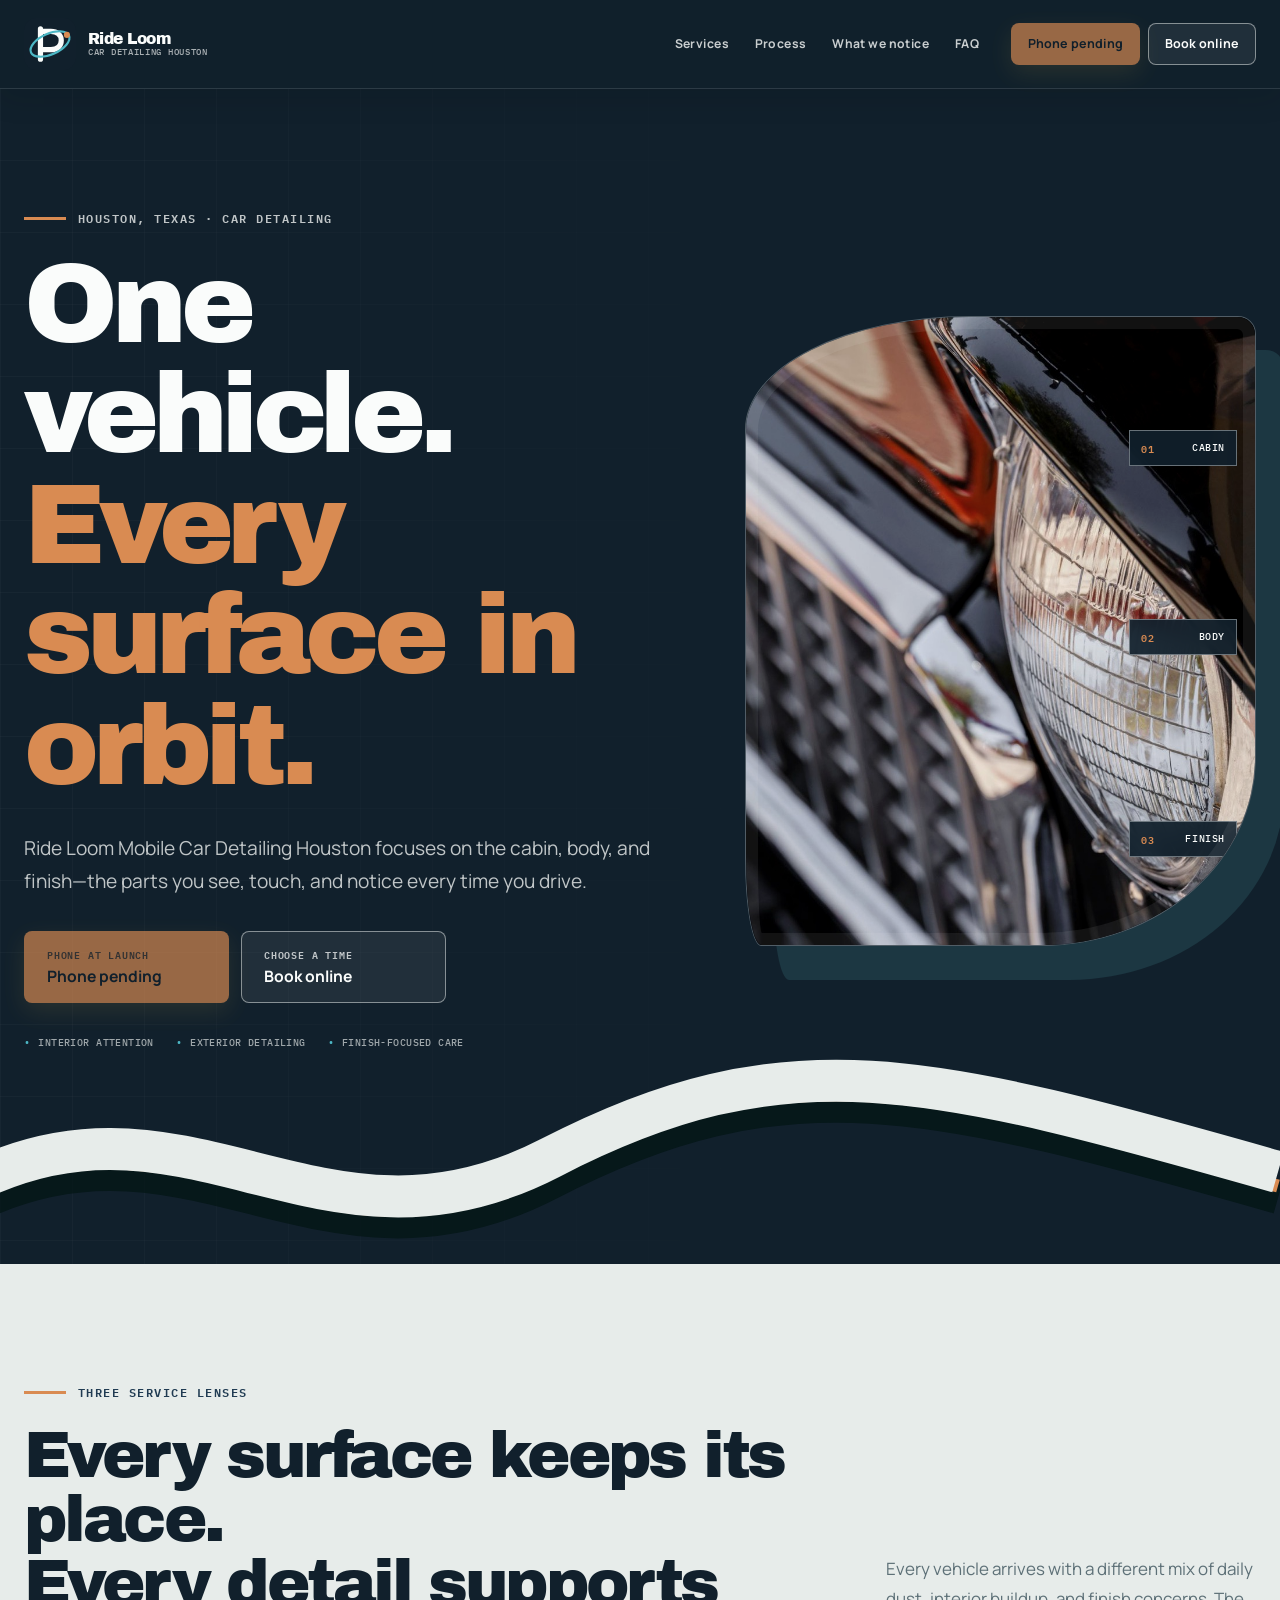
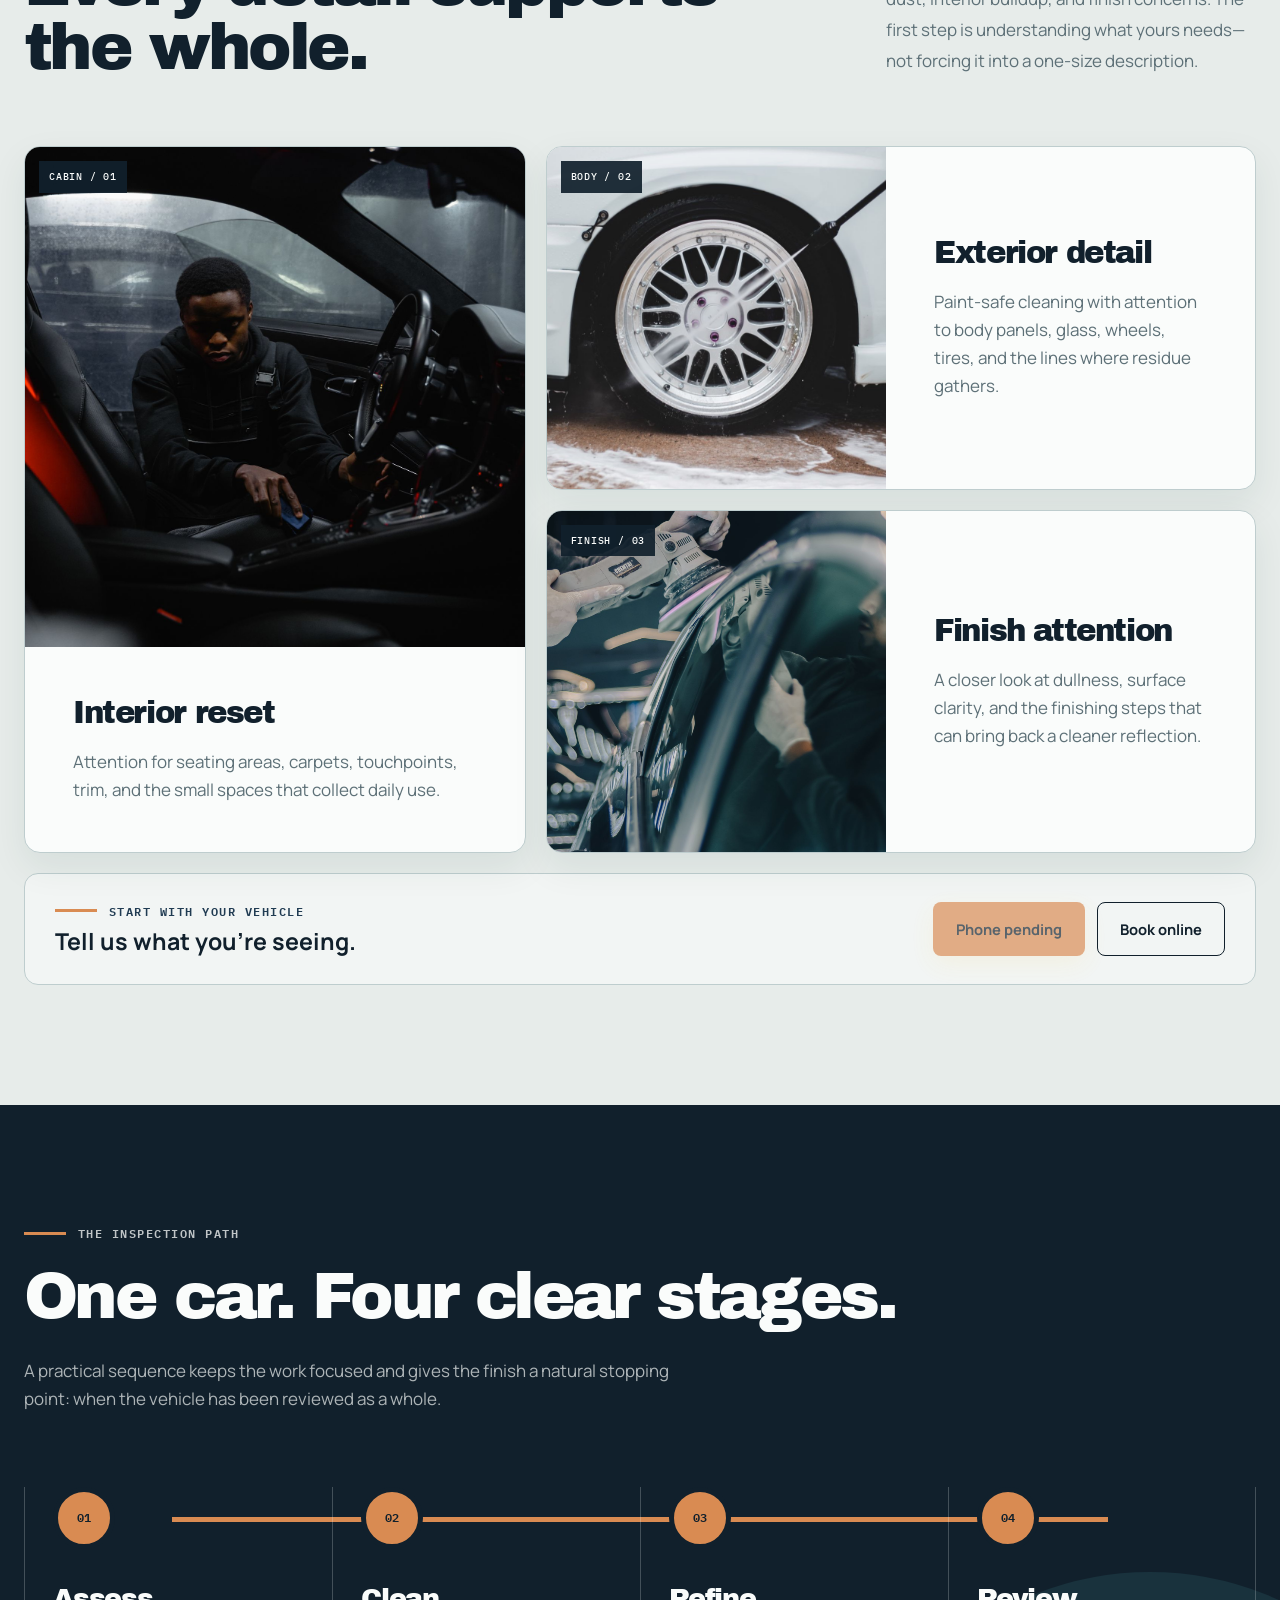
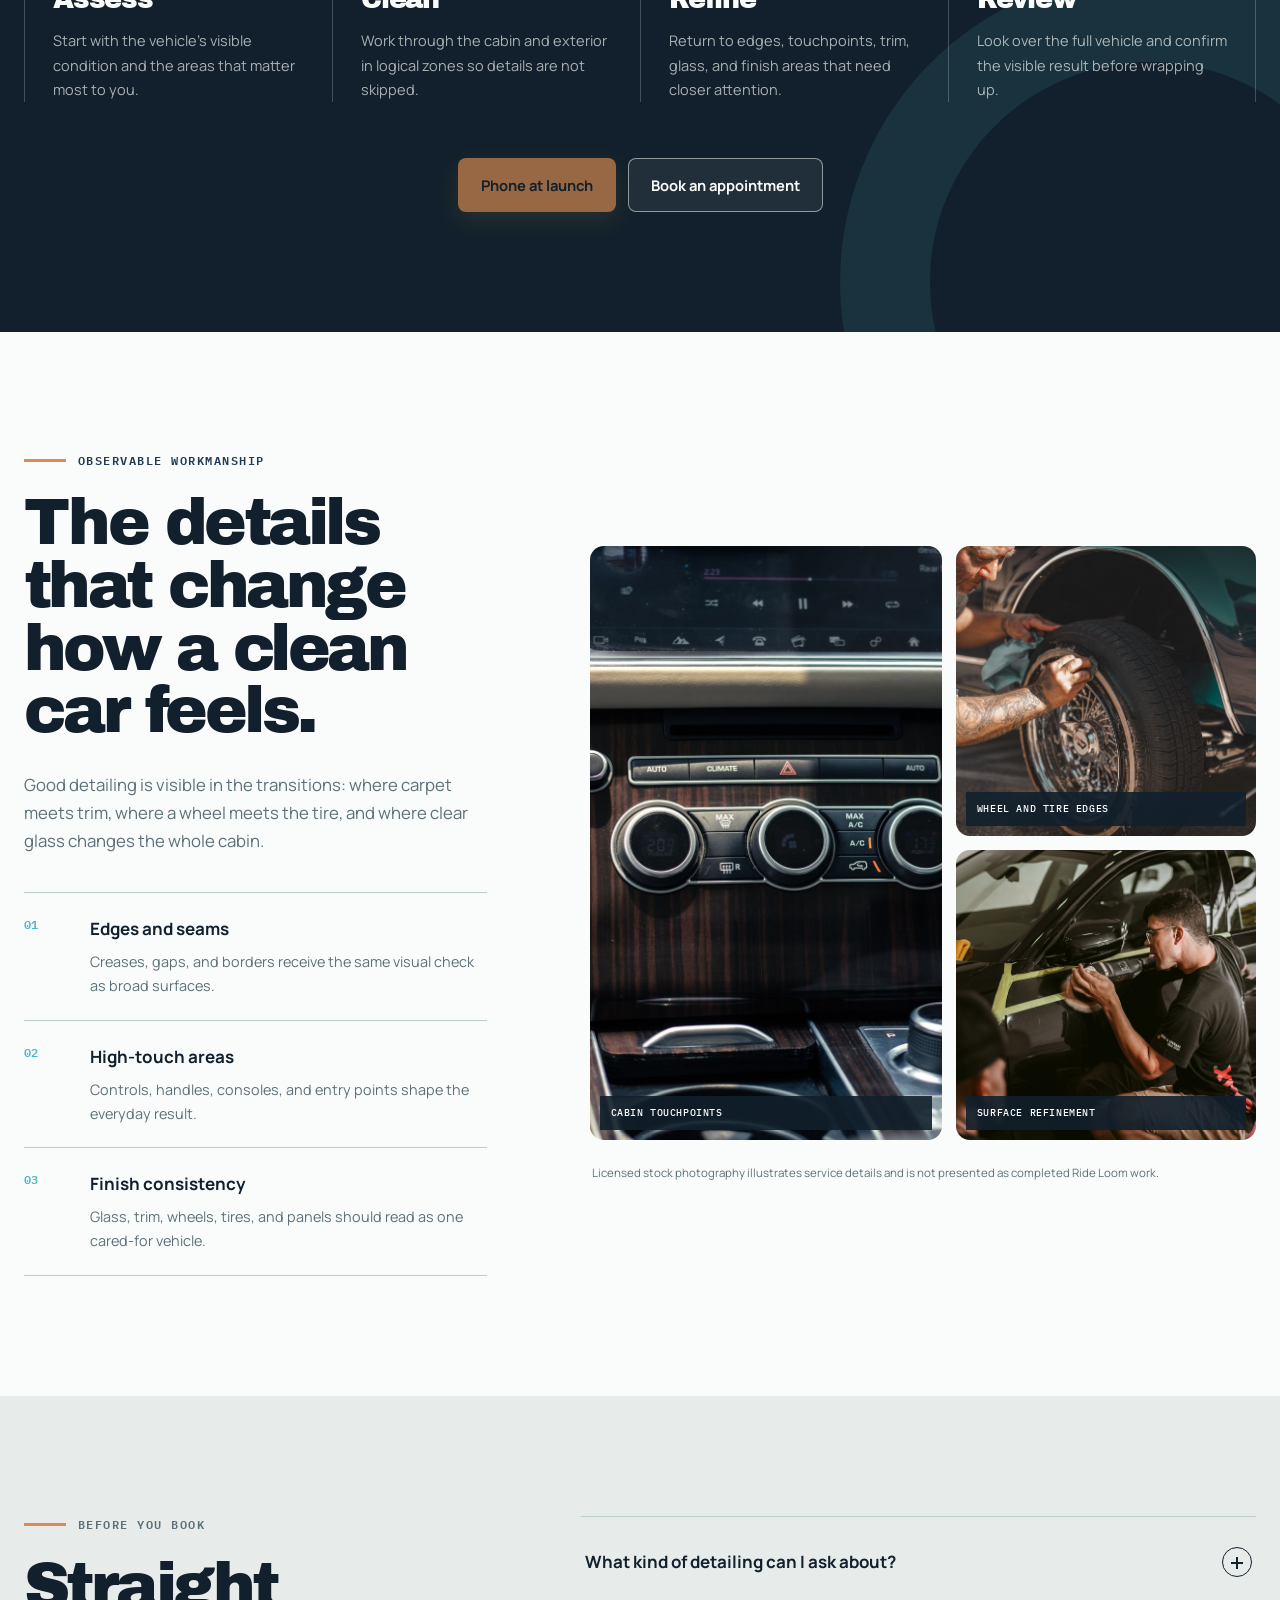
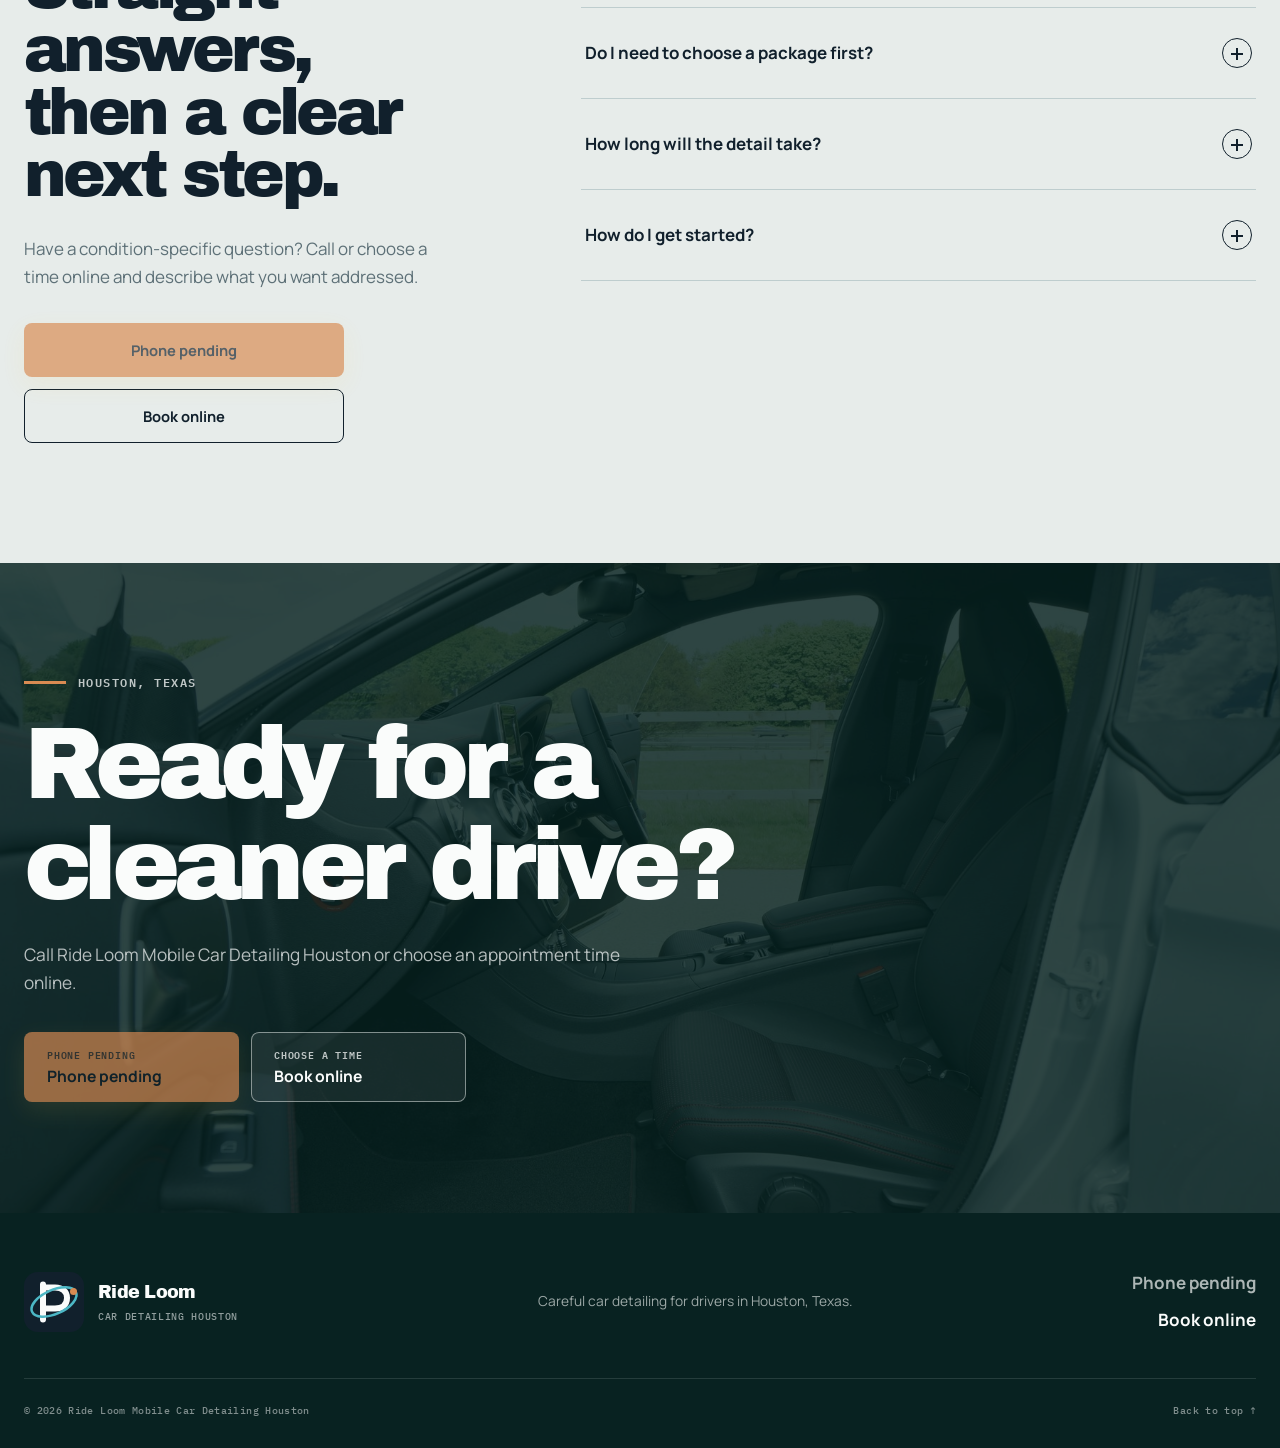
==== index.html @ 3a78cd41 "feat: launch Ride Loom website" ====
<!doctype html>
<html lang="en">
  <head>
    <meta charset="utf-8">
    <meta name="viewport" content="width=device-width, initial-scale=1">
    <title>Ride Loom Mobile Car Detailing Houston | Call or Book</title>
    <meta name="description" content="Ride Loom Mobile Car Detailing Houston offers careful interior, exterior, and finish-focused car detailing in Houston, Texas. Call or book online.">
    <meta name="theme-color" content="#11202c">
    <meta name="robots" content="index,follow,max-image-preview:large">
    <link rel="canonical" href="https://rideloom.shop/">
    <link rel="icon" href="assets/favicon.svg" type="image/svg+xml">
    <link rel="preload" href="assets/fonts/archivo-black.ttf" as="font" type="font/ttf" crossorigin>
    <link rel="preload" href="assets/hero-foam-car.jpg" as="image">
    <link rel="stylesheet" href="styles.css">
    <meta property="og:type" content="website">
    <meta property="og:title" content="Ride Loom Mobile Car Detailing Houston">
    <meta property="og:description" content="Careful car detailing for the cabin, body, and finish. Call or book online in Houston, Texas.">
    <meta property="og:url" content="https://rideloom.shop/">
    <meta property="og:image" content="https://rideloom.shop/assets/hero-foam-car.jpg">
    <meta property="og:locale" content="en_US">
    <meta name="twitter:card" content="summary_large_image">
    <script type="application/ld+json">
      {
        "@context": "https://schema.org",
        "@type": "LocalBusiness",
        "name": "Ride Loom Mobile Car Detailing Houston",
        "url": "https://rideloom.shop/",
        "description": "Careful interior, exterior, and finish-focused car detailing for drivers in Houston, Texas.",
        "areaServed": {
          "@type": "City",
          "name": "Houston, Texas"
        },
        "knowsAbout": [
          "Car detailing",
          "Interior car detailing",
          "Exterior car detailing",
          "Vehicle finish care"
        ]
      }
    </script>
  </head>
  <body>
    <a class="skip-link" href="#main-content">Skip to content</a>

    <header class="site-header" data-header>
      <div class="header-inner shell">
        <a class="brand" href="#top" aria-label="Ride Loom home">
          <img src="assets/logo.svg" width="56" height="56" alt="">
          <span class="brand-copy">
            <strong>Ride Loom</strong>
            <small>Car Detailing Houston</small>
          </span>
        </a>

        <button class="menu-toggle" type="button" aria-expanded="false" aria-controls="site-nav">
          <span class="menu-toggle-label">Menu</span>
          <span class="menu-icon" aria-hidden="true"><i></i><i></i></span>
        </button>

        <nav class="site-nav" id="site-nav" aria-label="Main navigation">
          <div class="nav-links">
            <a href="#services">Services</a>
            <a href="#process">Process</a>
            <a href="#details">What we notice</a>
            <a href="#questions">FAQ</a>
          </div>
          <div class="nav-actions">
            <a class="button button-call button-small" href="#contact" aria-disabled="true" aria-label="Call Ride Loom at Phone pending">Phone pending</a>
            <a class="button button-book button-small" href="https://cal.com/sumitdatta/auto-detail-service">Book online</a>
          </div>
        </nav>
      </div>
    </header>

    <main id="main-content">
      <section class="hero" id="top">
        <div class="hero-grid shell">
          <div class="hero-copy">
            <p class="eyebrow light"><span></span> Houston, Texas · Car detailing</p>
            <h1>One vehicle. <em>Every surface in orbit.</em></h1>
            <p class="hero-lede">Ride Loom Mobile Car Detailing Houston focuses on the cabin, body, and finish—the parts you see, touch, and notice every time you drive.</p>
            <div class="action-pair hero-actions">
              <a class="button button-call" href="#contact" aria-disabled="true">
                <span>Phone at launch</span>
                <strong>Phone pending</strong>
              </a>
              <a class="button button-book" href="https://cal.com/sumitdatta/auto-detail-service">
                <span>Choose a time</span>
                <strong>Book online</strong>
              </a>
            </div>
            <div class="hero-notes" aria-label="Service highlights">
              <span>Interior attention</span>
              <span>Exterior detailing</span>
              <span>Finish-focused care</span>
            </div>
          </div>

          <div class="hero-visual" aria-label="Polished vehicle finish under focused light">
            <img src="assets/hero-foam-car.jpg" width="2200" height="3300" alt="A polished vehicle panel reflecting focused light">
            <div class="visual-label label-top"><b>01</b><span>Cabin</span></div>
            <div class="visual-label label-mid"><b>02</b><span>Body</span></div>
            <div class="visual-label label-bottom"><b>03</b><span>Finish</span></div>
          </div>
        </div>

        <svg class="waterline" viewBox="0 0 1600 220" preserveAspectRatio="none" aria-hidden="true">
          <path class="waterline-shadow" d="M-30 152 C260 18 425 238 720 116 S1190 30 1630 130"></path>
          <path class="waterline-sun" d="M-30 140 C260 6 425 226 720 104 S1190 18 1630 118"></path>
          <path class="waterline-glint" d="M-30 126 C260 -8 425 212 720 90 S1190 4 1630 104"></path>
        </svg>
      </section>

      <section class="services section" id="services">
        <div class="shell">
          <div class="section-heading split-heading">
            <div>
              <p class="eyebrow"><span></span> Three service lenses</p>
              <h2>Every surface keeps its place.<br>Every detail supports the whole.</h2>
            </div>
            <p>Every vehicle arrives with a different mix of daily dust, interior buildup, and finish concerns. The first step is understanding what yours needs—not forcing it into a one-size description.</p>
          </div>

          <div class="service-grid">
            <article class="service-card service-card-tall">
              <div class="service-photo">
                <img src="assets/clean-interior.jpg" width="1800" height="1200" loading="lazy" alt="Clean black vehicle seats and center console">
                <span class="photo-code">CABIN / 01</span>
              </div>
              <div class="service-copy">
                <h3>Interior reset</h3>
                <p>Attention for seating areas, carpets, touchpoints, trim, and the small spaces that collect daily use.</p>
              </div>
            </article>

            <article class="service-card">
              <div class="service-photo">
                <img src="assets/wheel-suds.jpg" width="1800" height="1200" loading="lazy" alt="A wheel being cleaned by hand with soap suds">
                <span class="photo-code">BODY / 02</span>
              </div>
              <div class="service-copy">
                <h3>Exterior detail</h3>
                <p>Paint-safe cleaning with attention to body panels, glass, wheels, tires, and the lines where residue gathers.</p>
              </div>
            </article>

            <article class="service-card service-card-wide">
              <div class="service-photo">
                <img src="assets/polish-closeup.jpg" width="1800" height="1200" loading="lazy" alt="A polishing machine moving across a dark vehicle panel">
                <span class="photo-code">FINISH / 03</span>
              </div>
              <div class="service-copy">
                <h3>Finish attention</h3>
                <p>A closer look at dullness, surface clarity, and the finishing steps that can bring back a cleaner reflection.</p>
              </div>
            </article>
          </div>

          <div class="service-contact contact-strip">
            <div>
              <p class="eyebrow"><span></span> Start with your vehicle</p>
              <h3>Tell us what you’re seeing.</h3>
            </div>
            <div class="action-pair compact-actions">
              <a class="button button-call" href="#contact" aria-disabled="true">Phone pending</a>
              <a class="button button-book dark-book" href="https://cal.com/sumitdatta/auto-detail-service">Book online</a>
            </div>
          </div>
        </div>
      </section>

      <section class="process section" id="process">
        <div class="shell">
          <div class="process-intro">
            <p class="eyebrow light"><span></span> The inspection path</p>
            <h2>One car. Four clear stages.</h2>
            <p>A practical sequence keeps the work focused and gives the finish a natural stopping point: when the vehicle has been reviewed as a whole.</p>
          </div>

          <ol class="process-track">
            <li>
              <span class="step-number">01</span>
              <div><h3>Assess</h3><p>Start with the vehicle’s visible condition and the areas that matter most to you.</p></div>
            </li>
            <li>
              <span class="step-number">02</span>
              <div><h3>Clean</h3><p>Work through the cabin and exterior in logical zones so details are not skipped.</p></div>
            </li>
            <li>
              <span class="step-number">03</span>
              <div><h3>Refine</h3><p>Return to edges, touchpoints, trim, glass, and finish areas that need closer attention.</p></div>
            </li>
            <li>
              <span class="step-number">04</span>
              <div><h3>Review</h3><p>Look over the full vehicle and confirm the visible result before wrapping up.</p></div>
            </li>
          </ol>

          <div class="process-actions action-pair">
            <a class="button button-call" href="#contact" aria-disabled="true">Phone at launch</a>
            <a class="button button-book button-book-light" href="https://cal.com/sumitdatta/auto-detail-service">Book an appointment</a>
          </div>
        </div>
      </section>

      <section class="details section" id="details">
        <div class="shell details-grid">
          <div class="details-copy">
            <p class="eyebrow"><span></span> Observable workmanship</p>
            <h2>The details that change how a clean car feels.</h2>
            <p class="details-lede">Good detailing is visible in the transitions: where carpet meets trim, where a wheel meets the tire, and where clear glass changes the whole cabin.</p>
            <ul class="inspection-list">
              <li><span>01</span><div><strong>Edges and seams</strong><p>Creases, gaps, and borders receive the same visual check as broad surfaces.</p></div></li>
              <li><span>02</span><div><strong>High-touch areas</strong><p>Controls, handles, consoles, and entry points shape the everyday result.</p></div></li>
              <li><span>03</span><div><strong>Finish consistency</strong><p>Glass, trim, wheels, tires, and panels should read as one cared-for vehicle.</p></div></li>
            </ul>
          </div>

          <div class="detail-gallery" aria-label="Car detailing service illustrations">
            <figure class="gallery-main">
              <img src="assets/dashboard-detail.jpg" width="1800" height="1200" loading="lazy" alt="Close view of a vehicle dashboard and steering wheel">
              <figcaption>Cabin touchpoints</figcaption>
            </figure>
            <figure>
              <img src="assets/wheel-detail.jpg" width="1800" height="1200" loading="lazy" alt="A vehicle wheel being cleaned with detailing tools">
              <figcaption>Wheel and tire edges</figcaption>
            </figure>
            <figure>
              <img src="assets/polishing-work.jpg" width="1800" height="1200" loading="lazy" alt="A detailer polishing the side panel of a vehicle">
              <figcaption>Surface refinement</figcaption>
            </figure>
            <p class="stock-note">Licensed stock photography illustrates service details and is not presented as completed Ride Loom work.</p>
          </div>
        </div>
      </section>

      <section class="questions section" id="questions">
        <div class="shell questions-grid">
          <div class="questions-intro">
            <p class="eyebrow"><span></span> Before you book</p>
            <h2>Straight answers, then a clear next step.</h2>
            <p>Have a condition-specific question? Call or choose a time online and describe what you want addressed.</p>
            <div class="action-pair stacked-actions">
              <a class="button button-call" href="#contact" aria-disabled="true">Phone pending</a>
              <a class="button button-book dark-book" href="https://cal.com/sumitdatta/auto-detail-service">Book online</a>
            </div>
          </div>

          <div class="faq-list">
            <details>
              <summary>What kind of detailing can I ask about?<span aria-hidden="true"></span></summary>
              <p>Ask about interior cleaning, exterior detailing, wheel and tire attention, or finish-focused care. Vehicle condition varies, so confirm the right scope when you call or book.</p>
            </details>
            <details>
              <summary>Do I need to choose a package first?<span aria-hidden="true"></span></summary>
              <p>No. Start with what you notice about the vehicle and what you want improved. The appropriate service scope can be discussed from there.</p>
            </details>
            <details>
              <summary>How long will the detail take?<span aria-hidden="true"></span></summary>
              <p>Timing depends on vehicle size, condition, and the agreed scope. Ask about timing for your specific vehicle when you call or book online.</p>
            </details>
            <details>
              <summary>How do I get started?<span aria-hidden="true"></span></summary>
              <p>Call Ride Loom at Phone pending or use the online appointment link. Both paths let you start with your vehicle and what it needs.</p>
            </details>
          </div>
        </div>
      </section>

      <section class="final-cta" id="contact">
        <div class="final-photo" aria-hidden="true">
          <img src="assets/interior-finish.jpg" width="1800" height="1196" loading="lazy" alt="">
        </div>
        <div class="shell final-inner">
          <p class="eyebrow light"><span></span> Houston, Texas</p>
          <h2>Ready for a cleaner drive?</h2>
          <p>Call Ride Loom Mobile Car Detailing Houston or choose an appointment time online.</p>
          <div class="action-pair final-actions">
            <a class="button button-call" href="#contact" aria-disabled="true"><span>Phone pending</span><strong>Phone pending</strong></a>
            <a class="button button-book" href="https://cal.com/sumitdatta/auto-detail-service"><span>Choose a time</span><strong>Book online</strong></a>
          </div>
        </div>
      </section>
    </main>

    <footer class="site-footer">
      <div class="shell footer-grid">
        <div class="footer-brand">
          <img src="assets/logo.svg" width="64" height="64" alt="">
          <div><strong>Ride Loom</strong><span>Car Detailing Houston</span></div>
        </div>
        <p>Careful car detailing for drivers in Houston, Texas.</p>
        <div class="footer-actions">
          <a href="#contact" aria-disabled="true">Phone pending</a>
          <a href="https://cal.com/sumitdatta/auto-detail-service">Book online</a>
        </div>
      </div>
      <div class="shell footer-bottom">
        <span>© <span data-year>2026</span> Ride Loom Mobile Car Detailing Houston</span>
        <a href="#top">Back to top ↑</a>
      </div>
    </footer>

    <div class="mobile-sticky" aria-label="Contact options">
      <a class="sticky-call" href="#contact" aria-disabled="true"><span>Call</span><strong>Phone pending</strong></a>
      <a class="sticky-book" href="https://cal.com/sumitdatta/auto-detail-service"><span>Book</span><strong>Online</strong></a>
    </div>

    <script src="script.js" defer></script>
  </body>
</html>
---- styles.css ----
@font-face {
  font-family: "Archivo Black";
  src: url("assets/fonts/archivo-black.ttf") format("truetype");
  font-style: normal;
  font-weight: 400;
  font-display: swap;
}

/* Ride Loom identity layer */
:root {
  --bayou: #11202c;
  --bayou-bright: #203b52;
  --ink: #11202c;
  --rain: #e7ecea;
  --chrome: #fafcfb;
  --sun: #d98b52;
  --sun-dark: #a75f31;
  --reflection: #4cb7c5;
  --muted: #5d7077;
  --line: #becdce;
}

a[aria-disabled="true"] {
  pointer-events: none;
  cursor: not-allowed;
  opacity: 0.68;
}

@font-face {
  font-family: "Manrope";
  src: url("assets/fonts/manrope-400.ttf") format("truetype");
  font-style: normal;
  font-weight: 400;
  font-display: swap;
}

@font-face {
  font-family: "Manrope";
  src: url("assets/fonts/manrope-500.ttf") format("truetype");
  font-style: normal;
  font-weight: 500;
  font-display: swap;
}

@font-face {
  font-family: "Manrope";
  src: url("assets/fonts/manrope-600.ttf") format("truetype");
  font-style: normal;
  font-weight: 600;
  font-display: swap;
}

@font-face {
  font-family: "Manrope";
  src: url("assets/fonts/manrope-700.ttf") format("truetype");
  font-style: normal;
  font-weight: 700;
  font-display: swap;
}

@font-face {
  font-family: "IBM Plex Mono";
  src: url("assets/fonts/ibm-plex-mono-500.ttf") format("truetype");
  font-style: normal;
  font-weight: 500;
  font-display: swap;
}

@font-face {
  font-family: "IBM Plex Mono";
  src: url("assets/fonts/ibm-plex-mono-600.ttf") format("truetype");
  font-style: normal;
  font-weight: 600;
  font-display: swap;
}

:root {
  --bayou: #11202c;
  --bayou-bright: #203b52;
  --ink: #11202c;
  --rain: #e7ecea;
  --chrome: #fafcfb;
  --sun: #d98b52;
  --sun-dark: #a75f31;
  --reflection: #4cb7c5;
  --muted: #5d7077;
  --line: #becdce;
  --white-line: rgba(247, 250, 249, 0.22);
  --shadow: 0 20px 55px rgba(17, 32, 44, 0.13);
  --shell: min(1240px, calc(100vw - 48px));
  --header-height: 88px;
}

*,
*::before,
*::after {
  box-sizing: border-box;
}

html {
  scroll-behavior: smooth;
  scroll-padding-top: calc(var(--header-height) + 24px);
}

body {
  margin: 0;
  background: var(--rain);
  color: var(--ink);
  font-family: "Manrope", Arial, sans-serif;
  font-size: 17px;
  line-height: 1.65;
  text-rendering: optimizeLegibility;
  -webkit-font-smoothing: antialiased;
}

body.menu-open {
  overflow: hidden;
}

img,
svg {
  display: block;
  max-width: 100%;
}

a {
  color: inherit;
  text-decoration: none;
}

button,
a {
  -webkit-tap-highlight-color: transparent;
}

:focus-visible {
  outline: 3px solid var(--sun);
  outline-offset: 4px;
}

h1,
h2,
h3,
p {
  margin-top: 0;
}

h1,
h2 {
  font-family: "Archivo Black", "Arial Black", sans-serif;
  font-weight: 400;
  letter-spacing: -0.055em;
  line-height: 0.98;
}

h2 {
  font-size: clamp(2.65rem, 5.1vw, 5.2rem);
}

h3 {
  font-size: 1.35rem;
  line-height: 1.2;
}

.shell {
  width: var(--shell);
  margin-inline: auto;
}

.section {
  padding: 120px 0;
}

.skip-link {
  position: fixed;
  z-index: 1000;
  top: 12px;
  left: 12px;
  padding: 12px 16px;
  background: var(--sun);
  color: var(--ink);
  font-weight: 800;
  transform: translateY(-160%);
  transition: transform 160ms ease;
}

.skip-link:focus {
  transform: translateY(0);
}

.eyebrow {
  display: flex;
  align-items: center;
  gap: 12px;
  margin-bottom: 24px;
  color: var(--bayou-bright);
  font-family: "IBM Plex Mono", monospace;
  font-size: 0.72rem;
  font-weight: 600;
  letter-spacing: 0.13em;
  line-height: 1.4;
  text-transform: uppercase;
}

.eyebrow > span {
  width: 42px;
  height: 3px;
  background: var(--sun);
}

.eyebrow.light {
  color: rgba(247, 250, 249, 0.76);
}

.button {
  min-height: 54px;
  display: inline-flex;
  align-items: center;
  justify-content: center;
  gap: 8px;
  padding: 15px 22px;
  border: 1px solid transparent;
  border-radius: 8px;
  font-size: 0.92rem;
  font-weight: 750;
  line-height: 1.1;
  text-align: center;
  transition: transform 160ms ease, background-color 160ms ease, border-color 160ms ease;
}

.button:hover {
  transform: translateY(-2px);
}

.button-call {
  background: var(--sun);
  color: var(--ink);
  box-shadow: 0 8px 24px rgba(242, 200, 75, 0.16);
}

.button-call:hover {
  background: #ffdb61;
}

.button-book {
  border-color: rgba(247, 250, 249, 0.48);
  background: rgba(247, 250, 249, 0.07);
  color: var(--chrome);
}

.button-book:hover {
  border-color: var(--chrome);
  background: rgba(247, 250, 249, 0.13);
}

.dark-book {
  border-color: var(--bayou);
  background: transparent;
  color: var(--bayou);
}

.dark-book:hover {
  background: var(--bayou);
  color: var(--chrome);
}

.button-book-light {
  border-color: rgba(247, 250, 249, 0.52);
}

.button-small {
  min-height: 42px;
  padding: 11px 16px;
  font-size: 0.78rem;
}

.action-pair {
  display: flex;
  flex-wrap: wrap;
  gap: 12px;
}

/* Header */
.site-header {
  position: fixed;
  z-index: 100;
  inset: 0 0 auto;
  min-height: var(--header-height);
  background: rgba(17, 32, 44, 0.97);
  color: var(--chrome);
  border-bottom: 1px solid rgba(247, 250, 249, 0.12);
  box-shadow: 0 8px 28px rgba(2, 18, 17, 0.14);
  backdrop-filter: blur(16px);
  -webkit-backdrop-filter: blur(16px);
}

.header-inner {
  min-height: var(--header-height);
  display: flex;
  align-items: center;
  justify-content: space-between;
  gap: 28px;
}

.brand {
  flex: 0 0 auto;
  display: flex;
  align-items: center;
  gap: 12px;
}

.brand img {
  width: 52px;
  height: 52px;
}

.brand-copy {
  display: grid;
  gap: 2px;
  line-height: 1;
}

.brand-copy strong {
  font-family: "Archivo Black", "Arial Black", sans-serif;
  font-size: 0.97rem;
  font-weight: 400;
  letter-spacing: -0.035em;
}

.brand-copy small {
  color: rgba(247, 250, 249, 0.66);
  font-family: "IBM Plex Mono", monospace;
  font-size: 0.55rem;
  letter-spacing: 0.08em;
  text-transform: uppercase;
}

.site-nav {
  flex: 1;
  display: flex;
  align-items: center;
  justify-content: flex-end;
  gap: 32px;
}

.nav-links,
.nav-actions {
  display: flex;
  align-items: center;
}

.nav-links {
  gap: clamp(14px, 2vw, 28px);
}

.nav-links a {
  color: rgba(247, 250, 249, 0.8);
  font-size: 0.76rem;
  font-weight: 700;
  letter-spacing: 0.035em;
}

.nav-links a:hover {
  color: var(--sun);
}

.nav-actions {
  gap: 8px;
}

.site-nav .button-call {
  color: var(--ink);
}

.site-nav .button-book {
  color: var(--chrome);
}

.menu-toggle {
  display: none;
  min-width: 76px;
  min-height: 42px;
  align-items: center;
  justify-content: center;
  gap: 10px;
  border: 1px solid rgba(247, 250, 249, 0.34);
  border-radius: 7px;
  background: var(--bayou-bright);
  color: var(--chrome);
  font-family: "IBM Plex Mono", monospace;
  font-size: 0.65rem;
  letter-spacing: 0.07em;
  text-transform: uppercase;
}

.menu-icon {
  display: grid;
  width: 18px;
  gap: 5px;
}

.menu-icon i {
  width: 18px;
  height: 2px;
  display: block;
  background: currentColor;
  transition: transform 160ms ease;
}

.menu-toggle[aria-expanded="true"] .menu-icon i:first-child {
  transform: translateY(3.5px) rotate(45deg);
}

.menu-toggle[aria-expanded="true"] .menu-icon i:last-child {
  transform: translateY(-3.5px) rotate(-45deg);
}

/* Hero */
.hero {
  position: relative;
  min-height: 850px;
  overflow: hidden;
  padding: calc(var(--header-height) + 74px) 0 164px;
  background: var(--bayou);
  color: var(--chrome);
}

.hero::before {
  content: "";
  position: absolute;
  inset: var(--header-height) 0 0;
  opacity: 0.16;
  background-image: linear-gradient(rgba(247, 250, 249, 0.18) 1px, transparent 1px), linear-gradient(90deg, rgba(247, 250, 249, 0.18) 1px, transparent 1px);
  background-size: 72px 72px;
  mask-image: linear-gradient(to right, black, transparent 62%);
  pointer-events: none;
}

.hero-grid {
  position: relative;
  z-index: 2;
  display: grid;
  grid-template-columns: minmax(0, 0.94fr) minmax(410px, 0.76fr);
  align-items: center;
  gap: clamp(50px, 7vw, 110px);
}

.hero-copy {
  padding: 48px 0;
}

.hero h1 {
  max-width: 820px;
  margin-bottom: 30px;
  font-size: clamp(4.5rem, 8.8vw, 8.4rem);
}

.hero h1 em {
  display: block;
  color: var(--sun);
  font-style: normal;
}

.hero-lede {
  max-width: 650px;
  margin-bottom: 34px;
  color: rgba(247, 250, 249, 0.76);
  font-size: clamp(1.05rem, 1.5vw, 1.25rem);
  line-height: 1.7;
}

.hero-actions .button {
  min-width: 205px;
  min-height: 72px;
  flex-direction: column;
  align-items: flex-start;
  padding: 16px 22px;
}

.hero-actions .button span,
.final-actions .button span {
  font-family: "IBM Plex Mono", monospace;
  font-size: 0.62rem;
  font-weight: 600;
  letter-spacing: 0.08em;
  opacity: 0.74;
  text-transform: uppercase;
}

.hero-actions .button strong,
.final-actions .button strong {
  font-size: 0.98rem;
}

.hero-notes {
  display: flex;
  flex-wrap: wrap;
  gap: 8px 22px;
  margin-top: 32px;
  color: rgba(247, 250, 249, 0.62);
  font-family: "IBM Plex Mono", monospace;
  font-size: 0.64rem;
  letter-spacing: 0.04em;
  text-transform: uppercase;
}

.hero-notes span::before {
  content: "•";
  margin-right: 8px;
  color: var(--reflection);
}

.hero-visual {
  position: relative;
  height: min(670px, 70vh);
  min-height: 570px;
  overflow: hidden;
  border: 1px solid rgba(247, 250, 249, 0.28);
  border-radius: 44% 18px 42% 16px / 18% 18px 30% 14%;
  box-shadow: 28px 34px 0 rgba(76, 153, 160, 0.19);
}

.hero-visual::after {
  content: "";
  position: absolute;
  inset: 0;
  border: 12px solid rgba(247, 250, 249, 0.07);
  border-radius: inherit;
  pointer-events: none;
}

.hero-visual img {
  width: 100%;
  height: 100%;
  object-fit: cover;
  object-position: 51% 48%;
  filter: saturate(0.78) contrast(1.04);
}

.visual-label {
  position: absolute;
  right: 18px;
  min-width: 108px;
  display: flex;
  align-items: center;
  justify-content: space-between;
  gap: 12px;
  padding: 9px 11px;
  border: 1px solid rgba(247, 250, 249, 0.38);
  background: rgba(17, 32, 44, 0.92);
  color: var(--chrome);
  font-family: "IBM Plex Mono", monospace;
  font-size: 0.62rem;
  letter-spacing: 0.06em;
  text-transform: uppercase;
  backdrop-filter: blur(8px);
}

.visual-label b {
  color: var(--sun);
}

.label-top { top: 18%; }
.label-mid { top: 48%; }
.label-bottom { bottom: 14%; }

.waterline {
  position: absolute;
  z-index: 3;
  right: -2%;
  bottom: -24px;
  left: -2%;
  width: 104%;
  height: 220px;
  overflow: visible;
}

.waterline path {
  fill: none;
  vector-effect: non-scaling-stroke;
}

.waterline-shadow {
  stroke: rgba(2, 20, 19, 0.7);
  stroke-width: 32;
}

.waterline-sun {
  stroke: var(--sun);
  stroke-width: 13;
}

.waterline-glint {
  stroke: var(--rain);
  stroke-width: 42;
}

/* Services */
.services {
  background: var(--rain);
}

.split-heading {
  display: grid;
  grid-template-columns: 1.5fr 0.7fr;
  align-items: end;
  gap: 70px;
  margin-bottom: 66px;
}

.section-heading h2 {
  margin-bottom: 0;
}

.split-heading > p {
  margin-bottom: 4px;
  color: var(--muted);
  line-height: 1.8;
}

.service-grid {
  display: grid;
  grid-template-columns: repeat(12, 1fr);
  grid-template-rows: repeat(2, minmax(290px, auto));
  gap: 20px;
}

.service-card {
  grid-column: 6 / 13;
  display: grid;
  grid-template-columns: minmax(240px, 0.92fr) 1fr;
  min-height: 290px;
  overflow: hidden;
  background: var(--chrome);
  border: 1px solid var(--line);
  border-radius: 16px;
  box-shadow: 0 14px 36px rgba(14, 58, 55, 0.08);
}

.service-card-tall {
  grid-column: 1 / 6;
  grid-row: 1 / 3;
  display: flex;
  flex-direction: column;
}

.service-card-wide {
  grid-row: 2;
}

.service-photo {
  position: relative;
  min-height: 270px;
  overflow: hidden;
}

.service-card-tall .service-photo {
  flex: 1;
  min-height: 500px;
}

.service-photo img {
  width: 100%;
  height: 100%;
  object-fit: cover;
  transition: transform 500ms cubic-bezier(0.22, 1, 0.36, 1);
}

.service-card:hover .service-photo img {
  transform: scale(1.025);
}

.photo-code {
  position: absolute;
  top: 14px;
  left: 14px;
  padding: 8px 10px;
  background: rgba(17, 32, 44, 0.92);
  color: var(--chrome);
  font-family: "IBM Plex Mono", monospace;
  font-size: 0.6rem;
  letter-spacing: 0.08em;
}

.service-copy {
  align-self: center;
  padding: clamp(28px, 4vw, 48px);
}

.service-copy h3 {
  margin-bottom: 16px;
  font-family: "Archivo Black", "Arial Black", sans-serif;
  font-size: clamp(1.6rem, 2.4vw, 2.4rem);
  font-weight: 400;
  letter-spacing: -0.045em;
}

.service-copy p {
  margin-bottom: 0;
  color: var(--muted);
}

.contact-strip {
  margin-top: 20px;
  padding: 28px 30px;
  display: flex;
  align-items: center;
  justify-content: space-between;
  gap: 32px;
  border: 1px solid var(--line);
  border-radius: 14px;
  background: rgba(247, 250, 249, 0.72);
}

.contact-strip .eyebrow {
  margin-bottom: 9px;
}

.contact-strip h3 {
  margin-bottom: 0;
  font-size: 1.45rem;
}

.compact-actions {
  flex: 0 0 auto;
}

/* Process */
.process {
  position: relative;
  overflow: hidden;
  background: var(--bayou);
  color: var(--chrome);
}

.process::after {
  content: "";
  position: absolute;
  right: -180px;
  bottom: -260px;
  width: 620px;
  height: 620px;
  border: 90px solid rgba(76, 153, 160, 0.14);
  border-radius: 50%;
}

.process .shell {
  position: relative;
  z-index: 1;
}

.process-intro {
  max-width: 880px;
  margin-bottom: 74px;
}

.process-intro h2 {
  margin-bottom: 28px;
}

.process-intro > p:last-child {
  max-width: 690px;
  color: rgba(247, 250, 249, 0.68);
}

.process-track {
  position: relative;
  display: grid;
  grid-template-columns: repeat(4, 1fr);
  gap: 0;
  margin: 0;
  padding: 0;
  list-style: none;
}

.process-track::before {
  content: "";
  position: absolute;
  top: 30px;
  right: 12%;
  left: 12%;
  height: 5px;
  background: var(--sun);
}

.process-track li {
  position: relative;
  padding: 0 28px;
  border-left: 1px solid var(--white-line);
}

.process-track li:last-child {
  border-right: 1px solid var(--white-line);
}

.step-number {
  position: relative;
  z-index: 2;
  width: 62px;
  height: 62px;
  display: grid;
  place-items: center;
  margin-bottom: 34px;
  border: 5px solid var(--bayou);
  border-radius: 50%;
  background: var(--sun);
  color: var(--ink);
  font-family: "IBM Plex Mono", monospace;
  font-size: 0.75rem;
  font-weight: 700;
}

.process-track h3 {
  margin-bottom: 12px;
  font-family: "Archivo Black", "Arial Black", sans-serif;
  font-size: 1.7rem;
  font-weight: 400;
  letter-spacing: -0.045em;
}

.process-track p {
  margin-bottom: 0;
  color: rgba(247, 250, 249, 0.66);
  font-size: 0.91rem;
  line-height: 1.7;
}

.process-actions {
  margin-top: 56px;
  justify-content: center;
}

/* Details */
.details {
  background: var(--chrome);
}

.details-grid {
  display: grid;
  grid-template-columns: 0.82fr 1.18fr;
  align-items: center;
  gap: clamp(54px, 8vw, 110px);
}

.details-copy h2 {
  margin-bottom: 28px;
  font-size: clamp(2.9rem, 5vw, 5.4rem);
}

.details-lede {
  margin-bottom: 38px;
  color: var(--muted);
  font-size: 1.05rem;
}

.inspection-list {
  margin: 0;
  padding: 0;
  border-top: 1px solid var(--line);
  list-style: none;
}

.inspection-list li {
  display: grid;
  grid-template-columns: 48px 1fr;
  gap: 18px;
  padding: 22px 0;
  border-bottom: 1px solid var(--line);
}

.inspection-list > li > span {
  color: var(--reflection);
  font-family: "IBM Plex Mono", monospace;
  font-size: 0.72rem;
  font-weight: 700;
}

.inspection-list strong {
  display: block;
  margin-bottom: 7px;
}

.inspection-list p {
  margin: 0;
  color: var(--muted);
  font-size: 0.9rem;
}

.detail-gallery {
  display: grid;
  grid-template-columns: 1.08fr 0.92fr;
  grid-template-rows: 290px 290px auto;
  gap: 14px;
}

.detail-gallery figure {
  position: relative;
  margin: 0;
  overflow: hidden;
  border-radius: 14px;
  background: var(--bayou);
}

.detail-gallery .gallery-main {
  grid-row: 1 / 3;
}

.detail-gallery img {
  width: 100%;
  height: 100%;
  object-fit: cover;
}

.detail-gallery figcaption {
  position: absolute;
  right: 10px;
  bottom: 10px;
  left: 10px;
  padding: 9px 11px;
  background: rgba(17, 32, 44, 0.9);
  color: var(--chrome);
  font-family: "IBM Plex Mono", monospace;
  font-size: 0.62rem;
  letter-spacing: 0.06em;
  text-transform: uppercase;
}

.stock-note {
  grid-column: 1 / -1;
  margin: 0;
  padding: 10px 2px 0;
  color: var(--muted);
  font-size: 0.72rem;
  line-height: 1.55;
}

/* FAQ */
.questions {
  background: var(--rain);
}

.questions-grid {
  display: grid;
  grid-template-columns: 0.7fr 1.1fr;
  gap: clamp(60px, 10vw, 150px);
}

.questions-intro h2 {
  margin-bottom: 28px;
  font-size: clamp(2.8rem, 5vw, 5.1rem);
}

.questions-intro > p {
  color: var(--muted);
}

.stacked-actions {
  align-items: stretch;
  flex-direction: column;
  max-width: 320px;
  margin-top: 32px;
}

.faq-list {
  border-top: 1px solid var(--line);
}

.faq-list details {
  border-bottom: 1px solid var(--line);
}

.faq-list summary {
  min-height: 90px;
  display: flex;
  align-items: center;
  justify-content: space-between;
  gap: 24px;
  padding: 20px 4px;
  cursor: pointer;
  font-size: 1.06rem;
  font-weight: 700;
  list-style: none;
}

.faq-list summary::-webkit-details-marker {
  display: none;
}

.faq-list summary span {
  position: relative;
  flex: 0 0 30px;
  width: 30px;
  height: 30px;
  border: 1px solid var(--bayou);
  border-radius: 50%;
}

.faq-list summary span::before,
.faq-list summary span::after {
  content: "";
  position: absolute;
  top: 14px;
  left: 8px;
  width: 12px;
  height: 2px;
  background: var(--bayou);
}

.faq-list summary span::after {
  transform: rotate(90deg);
  transition: transform 160ms ease;
}

.faq-list details[open] summary span::after {
  transform: rotate(0deg);
}

.faq-list details p {
  max-width: 690px;
  margin: -2px 50px 26px 4px;
  color: var(--muted);
}

/* Final CTA */
.final-cta {
  position: relative;
  min-height: 650px;
  display: grid;
  align-items: center;
  overflow: hidden;
  background: var(--bayou);
  color: var(--chrome);
}

.final-photo {
  position: absolute;
  inset: 0;
}

.final-photo::after {
  content: "";
  position: absolute;
  inset: 0;
  background: rgba(7, 34, 32, 0.84);
}

.final-photo img {
  width: 100%;
  height: 100%;
  object-fit: cover;
  object-position: center 60%;
  filter: saturate(0.62);
}

.final-inner {
  position: relative;
  z-index: 1;
  padding: 110px 0;
}

.final-inner h2 {
  max-width: 860px;
  margin-bottom: 26px;
  font-size: clamp(4rem, 8vw, 8.5rem);
}

.final-inner > p:not(.eyebrow) {
  max-width: 620px;
  margin-bottom: 34px;
  color: rgba(247, 250, 249, 0.72);
  font-size: 1.08rem;
}

.final-actions .button {
  min-width: 215px;
  min-height: 70px;
  flex-direction: column;
  align-items: flex-start;
}

/* Footer */
.site-footer {
  padding: 56px 0 28px;
  background: #082221;
  color: var(--chrome);
}

.footer-grid {
  display: grid;
  grid-template-columns: 1.15fr 0.85fr 0.8fr;
  align-items: center;
  gap: 45px;
  padding-bottom: 44px;
}

.footer-brand {
  display: flex;
  align-items: center;
  gap: 14px;
}

.footer-brand img {
  width: 60px;
  height: 60px;
}

.footer-brand div {
  display: grid;
  gap: 2px;
}

.footer-brand strong {
  font-family: "Archivo Black", "Arial Black", sans-serif;
  font-size: 1.1rem;
  font-weight: 400;
  letter-spacing: -0.04em;
}

.footer-brand span {
  color: rgba(247, 250, 249, 0.58);
  font-family: "IBM Plex Mono", monospace;
  font-size: 0.6rem;
  letter-spacing: 0.07em;
  text-transform: uppercase;
}

.footer-grid > p {
  margin: 0;
  color: rgba(247, 250, 249, 0.62);
  font-size: 0.86rem;
}

.footer-actions {
  display: grid;
  justify-items: end;
  gap: 9px;
  font-weight: 700;
}

.footer-actions a:hover,
.footer-bottom a:hover {
  color: var(--sun);
}

.footer-bottom {
  display: flex;
  justify-content: space-between;
  gap: 30px;
  padding-top: 24px;
  border-top: 1px solid rgba(247, 250, 249, 0.12);
  color: rgba(247, 250, 249, 0.5);
  font-family: "IBM Plex Mono", monospace;
  font-size: 0.62rem;
  letter-spacing: 0.035em;
}

.mobile-sticky {
  display: none;
}

@media (max-width: 1120px) {
  :root {
    --shell: min(100% - 36px, 1240px);
  }

  .brand-copy {
    display: none;
  }

  .site-nav {
    gap: 20px;
  }

  .hero-grid {
    grid-template-columns: minmax(0, 1fr) minmax(360px, 0.72fr);
    gap: 46px;
  }

  .hero h1 {
    font-size: clamp(4.1rem, 8.5vw, 6.7rem);
  }

  .service-card {
    grid-template-columns: 0.95fr 1fr;
  }

  .detail-gallery {
    grid-template-rows: 245px 245px auto;
  }
}

@media (max-width: 980px) {
  :root {
    --header-height: 76px;
  }

  .section {
    padding: 92px 0;
  }

  .site-header {
    min-height: var(--header-height);
    background: #11202c;
  }

  .header-inner {
    min-height: var(--header-height);
  }

  .brand-copy {
    display: grid;
  }

  .menu-toggle {
    display: inline-flex;
  }

  .site-nav {
    position: fixed;
    z-index: 99;
    top: var(--header-height);
    right: 0;
    left: 0;
    max-height: calc(100svh - var(--header-height));
    display: none;
    align-items: stretch;
    overflow-y: auto;
    padding: 24px max(18px, calc((100vw - var(--shell)) / 2)) 32px;
    background: #11202c;
    border-top: 1px solid rgba(247, 250, 249, 0.14);
    box-shadow: 0 28px 60px rgba(2, 18, 17, 0.35);
  }

  .site-nav.is-open {
    display: flex;
    flex-direction: column;
  }

  .nav-links {
    display: grid;
    gap: 0;
  }

  .nav-links a {
    padding: 16px 2px;
    border-bottom: 1px solid rgba(247, 250, 249, 0.14);
    color: var(--chrome);
    font-size: 0.95rem;
  }

  .nav-actions {
    align-items: stretch;
    margin-top: 20px;
  }

  .nav-actions .button {
    min-height: 52px;
    flex: 1;
  }

  .hero {
    min-height: auto;
    padding-top: calc(var(--header-height) + 66px);
  }

  .hero-grid {
    grid-template-columns: 1fr;
  }

  .hero-copy {
    max-width: 760px;
    padding: 18px 0 0;
  }

  .hero-visual {
    width: min(660px, 88%);
    height: 590px;
    min-height: 0;
    margin-left: auto;
  }

  .split-heading,
  .details-grid,
  .questions-grid {
    grid-template-columns: 1fr;
  }

  .split-heading {
    gap: 28px;
  }

  .split-heading > p {
    max-width: 690px;
  }

  .service-grid {
    grid-template-rows: auto;
  }

  .service-card,
  .service-card-tall,
  .service-card-wide {
    grid-column: 1 / -1;
    grid-row: auto;
    display: grid;
    grid-template-columns: minmax(280px, 0.95fr) 1fr;
  }

  .service-card-tall .service-photo,
  .service-photo {
    min-height: 310px;
  }

  .process-track {
    grid-template-columns: repeat(2, 1fr);
    row-gap: 60px;
  }

  .process-track::before {
    display: none;
  }

  .process-track li:nth-child(3) {
    border-left: 1px solid var(--white-line);
  }

  .process-track li:nth-child(2) {
    border-right: 1px solid var(--white-line);
  }

  .details-grid {
    gap: 62px;
  }

  .details-copy {
    max-width: 770px;
  }

  .detail-gallery {
    grid-template-rows: 330px 330px auto;
  }

  .questions-grid {
    gap: 58px;
  }

  .questions-intro {
    max-width: 760px;
  }

  .stacked-actions {
    max-width: none;
    flex-direction: row;
  }

  .footer-grid {
    grid-template-columns: 1fr 1fr;
  }

  .footer-grid > p {
    display: none;
  }
}

@media (max-width: 700px) {
  :root {
    --shell: calc(100vw - 28px);
  }

  html {
    scroll-padding-top: calc(var(--header-height) + 14px);
  }

  body {
    padding-bottom: 70px;
    font-size: 16px;
  }

  .section {
    padding: 76px 0;
  }

  .brand img {
    width: 44px;
    height: 44px;
  }

  .brand-copy strong {
    font-size: 0.84rem;
  }

  .brand-copy small {
    font-size: 0.48rem;
  }

  .menu-toggle {
    min-width: 68px;
  }

  .menu-toggle-label {
    position: absolute;
    width: 1px;
    height: 1px;
    overflow: hidden;
    clip: rect(0 0 0 0);
  }

  .eyebrow {
    gap: 9px;
    margin-bottom: 18px;
    font-size: 0.63rem;
  }

  .eyebrow > span {
    width: 30px;
  }

  h2 {
    font-size: clamp(2.65rem, 14vw, 4.4rem);
  }

  .hero {
    padding-top: calc(var(--header-height) + 42px);
    padding-bottom: 126px;
  }

  .hero::before {
    background-size: 52px 52px;
  }

  .hero-grid {
    gap: 42px;
  }

  .hero h1 {
    margin-bottom: 22px;
    font-size: clamp(3.5rem, 18vw, 5.25rem);
  }

  .hero-lede {
    font-size: 1rem;
  }

  .hero-actions,
  .final-actions {
    flex-direction: column;
  }

  .hero-actions .button,
  .final-actions .button {
    width: 100%;
    min-width: 0;
  }

  .hero-notes {
    display: grid;
  }

  .hero-visual {
    width: calc(100% - 10px);
    height: 470px;
    margin: 0 0 0 auto;
    border-radius: 38% 12px 32% 12px / 14% 12px 22% 12px;
    box-shadow: 12px 18px 0 rgba(76, 153, 160, 0.19);
  }

  .visual-label {
    right: 10px;
    min-width: 92px;
    font-size: 0.54rem;
  }

  .waterline {
    bottom: -50px;
    height: 180px;
  }

  .split-heading {
    margin-bottom: 42px;
  }

  .section-heading h2 br {
    display: none;
  }

  .service-grid {
    display: grid;
    gap: 14px;
  }

  .service-card,
  .service-card-tall,
  .service-card-wide {
    display: flex;
    flex-direction: column;
  }

  .service-card-tall .service-photo,
  .service-photo {
    flex: none;
    min-height: 260px;
    aspect-ratio: 4 / 3;
  }

  .service-copy {
    padding: 27px 24px 30px;
  }

  .service-copy h3 {
    font-size: 1.7rem;
  }

  .contact-strip {
    align-items: stretch;
    flex-direction: column;
    padding: 24px 20px;
  }

  .compact-actions,
  .stacked-actions {
    flex-direction: column;
  }

  .compact-actions .button,
  .stacked-actions .button {
    width: 100%;
  }

  .process-intro {
    margin-bottom: 48px;
  }

  .process-track {
    grid-template-columns: 1fr;
    gap: 0;
  }

  .process-track li,
  .process-track li:nth-child(2),
  .process-track li:nth-child(3),
  .process-track li:last-child {
    display: grid;
    grid-template-columns: 58px 1fr;
    gap: 18px;
    padding: 26px 0;
    border: 0;
    border-top: 1px solid var(--white-line);
  }

  .process-track li:last-child {
    border-bottom: 1px solid var(--white-line);
  }

  .step-number {
    width: 46px;
    height: 46px;
    margin: 0;
    border-width: 3px;
    font-size: 0.65rem;
  }

  .process-track h3 {
    margin-bottom: 7px;
    font-size: 1.45rem;
  }

  .process-actions {
    align-items: stretch;
    flex-direction: column;
    margin-top: 38px;
  }

  .details-grid,
  .questions-grid {
    gap: 48px;
  }

  .details-copy h2,
  .questions-intro h2 {
    font-size: clamp(2.65rem, 13.5vw, 4.1rem);
  }

  .inspection-list li {
    grid-template-columns: 38px 1fr;
    gap: 10px;
  }

  .detail-gallery {
    grid-template-columns: 1fr 1fr;
    grid-template-rows: 330px 190px auto;
    gap: 9px;
  }

  .detail-gallery .gallery-main {
    grid-column: 1 / -1;
    grid-row: auto;
  }

  .detail-gallery figcaption {
    right: 7px;
    bottom: 7px;
    left: 7px;
    font-size: 0.53rem;
  }

  .faq-list summary {
    min-height: 78px;
    font-size: 0.98rem;
  }

  .faq-list details p {
    margin-right: 28px;
  }

  .final-cta {
    min-height: 620px;
  }

  .final-inner {
    padding: 84px 0;
  }

  .final-inner h2 {
    font-size: clamp(3.7rem, 18vw, 5.6rem);
  }

  .site-footer {
    padding-top: 44px;
  }

  .footer-grid {
    grid-template-columns: 1fr;
    gap: 28px;
  }

  .footer-actions {
    justify-items: start;
  }

  .footer-bottom {
    align-items: flex-start;
    flex-direction: column;
    gap: 12px;
  }

  .mobile-sticky {
    position: fixed;
    z-index: 200;
    right: 0;
    bottom: 0;
    left: 0;
    height: 70px;
    display: grid;
    grid-template-columns: 1.15fr 0.85fr;
    border-top: 1px solid rgba(247, 250, 249, 0.2);
    box-shadow: 0 -12px 30px rgba(2, 18, 17, 0.24);
  }

  .mobile-sticky a {
    display: flex;
    align-items: center;
    justify-content: center;
    flex-direction: column;
    gap: 2px;
    font-size: 0.72rem;
    line-height: 1.05;
  }

  .mobile-sticky span {
    font-family: "IBM Plex Mono", monospace;
    font-size: 0.55rem;
    letter-spacing: 0.08em;
    text-transform: uppercase;
  }

  .sticky-call {
    background: var(--sun);
    color: var(--ink);
  }

  .sticky-book {
    background: var(--bayou);
    color: var(--chrome);
  }
}

@media (max-width: 420px) {
  .brand-copy strong {
    max-width: 150px;
    overflow: hidden;
    text-overflow: ellipsis;
    white-space: nowrap;
  }

  .hero h1 {
    font-size: clamp(3.25rem, 17.8vw, 4.5rem);
  }

  .detail-gallery {
    grid-template-rows: 270px 165px auto;
  }
}

@media (prefers-reduced-motion: reduce) {
  html {
    scroll-behavior: auto;
  }

  *,
  *::before,
  *::after {
    animation-duration: 0.01ms !important;
    animation-iteration-count: 1 !important;
    transition-duration: 0.01ms !important;
  }
}
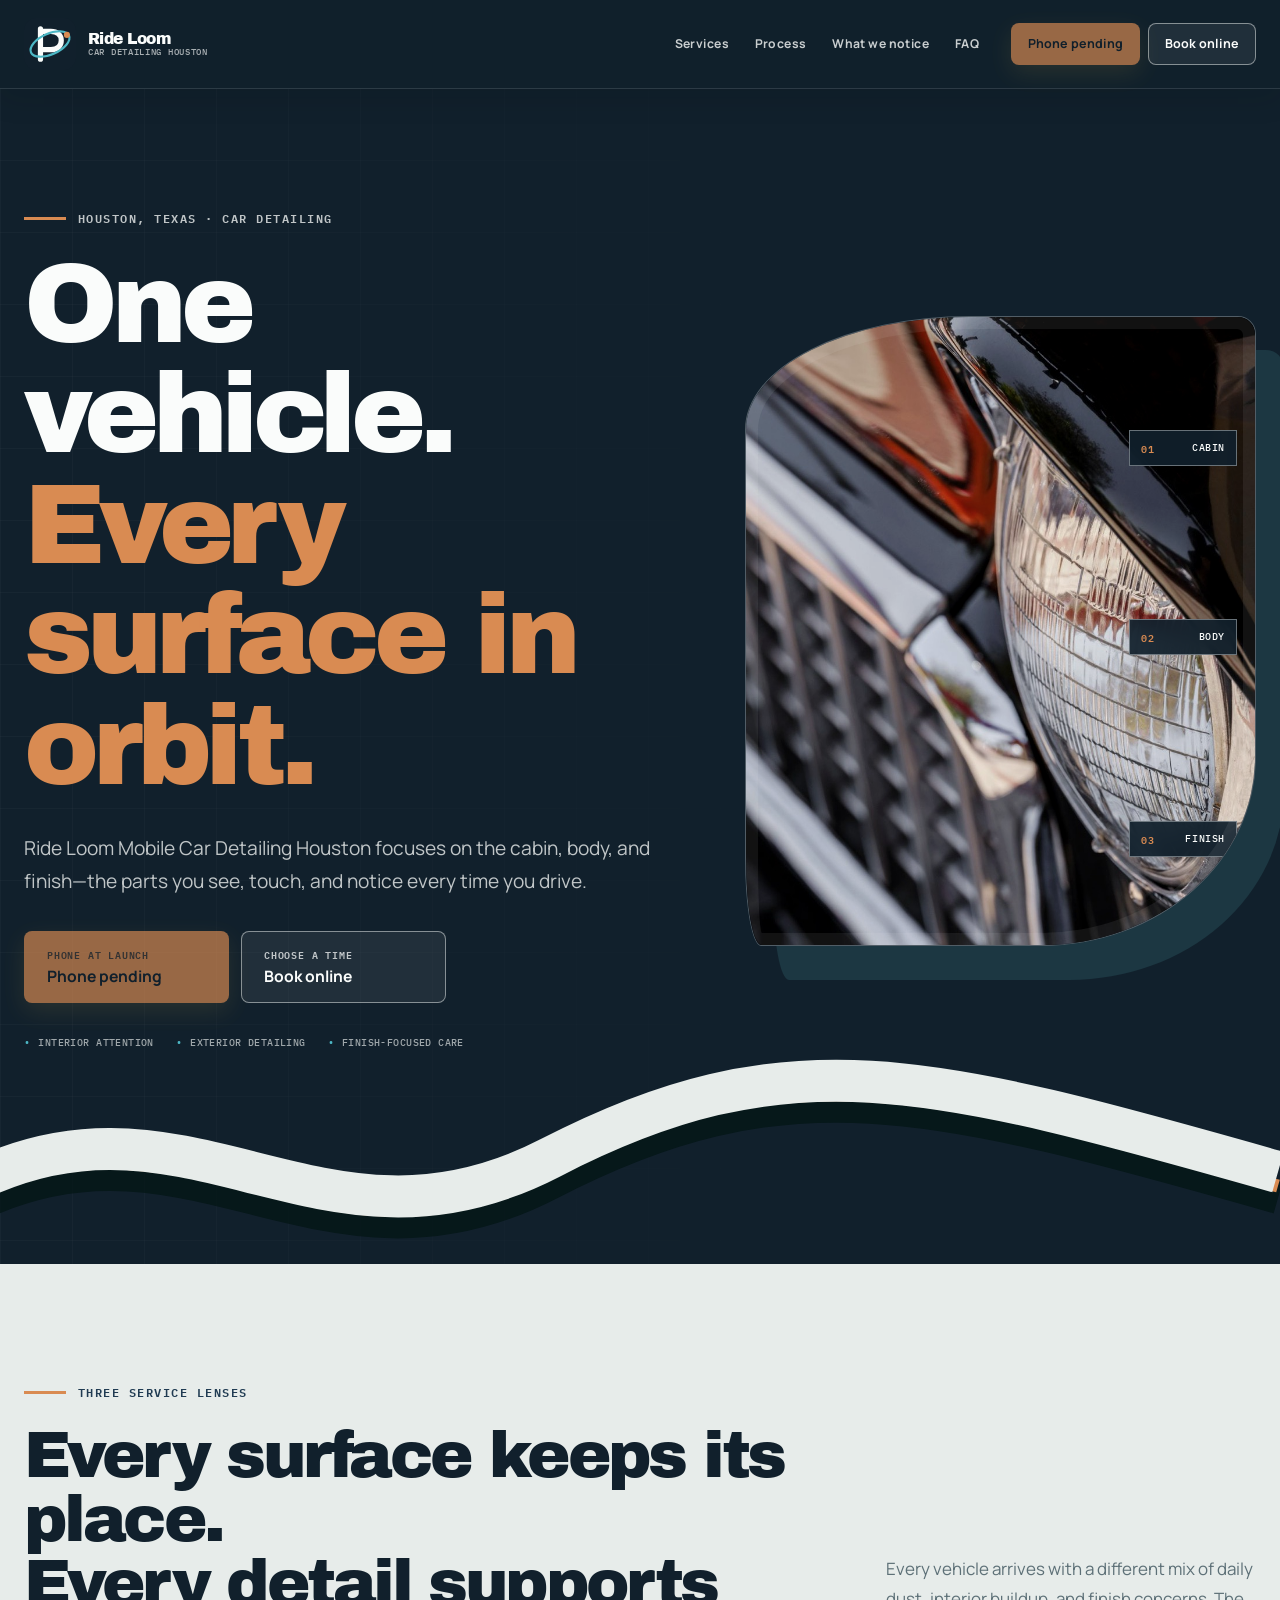
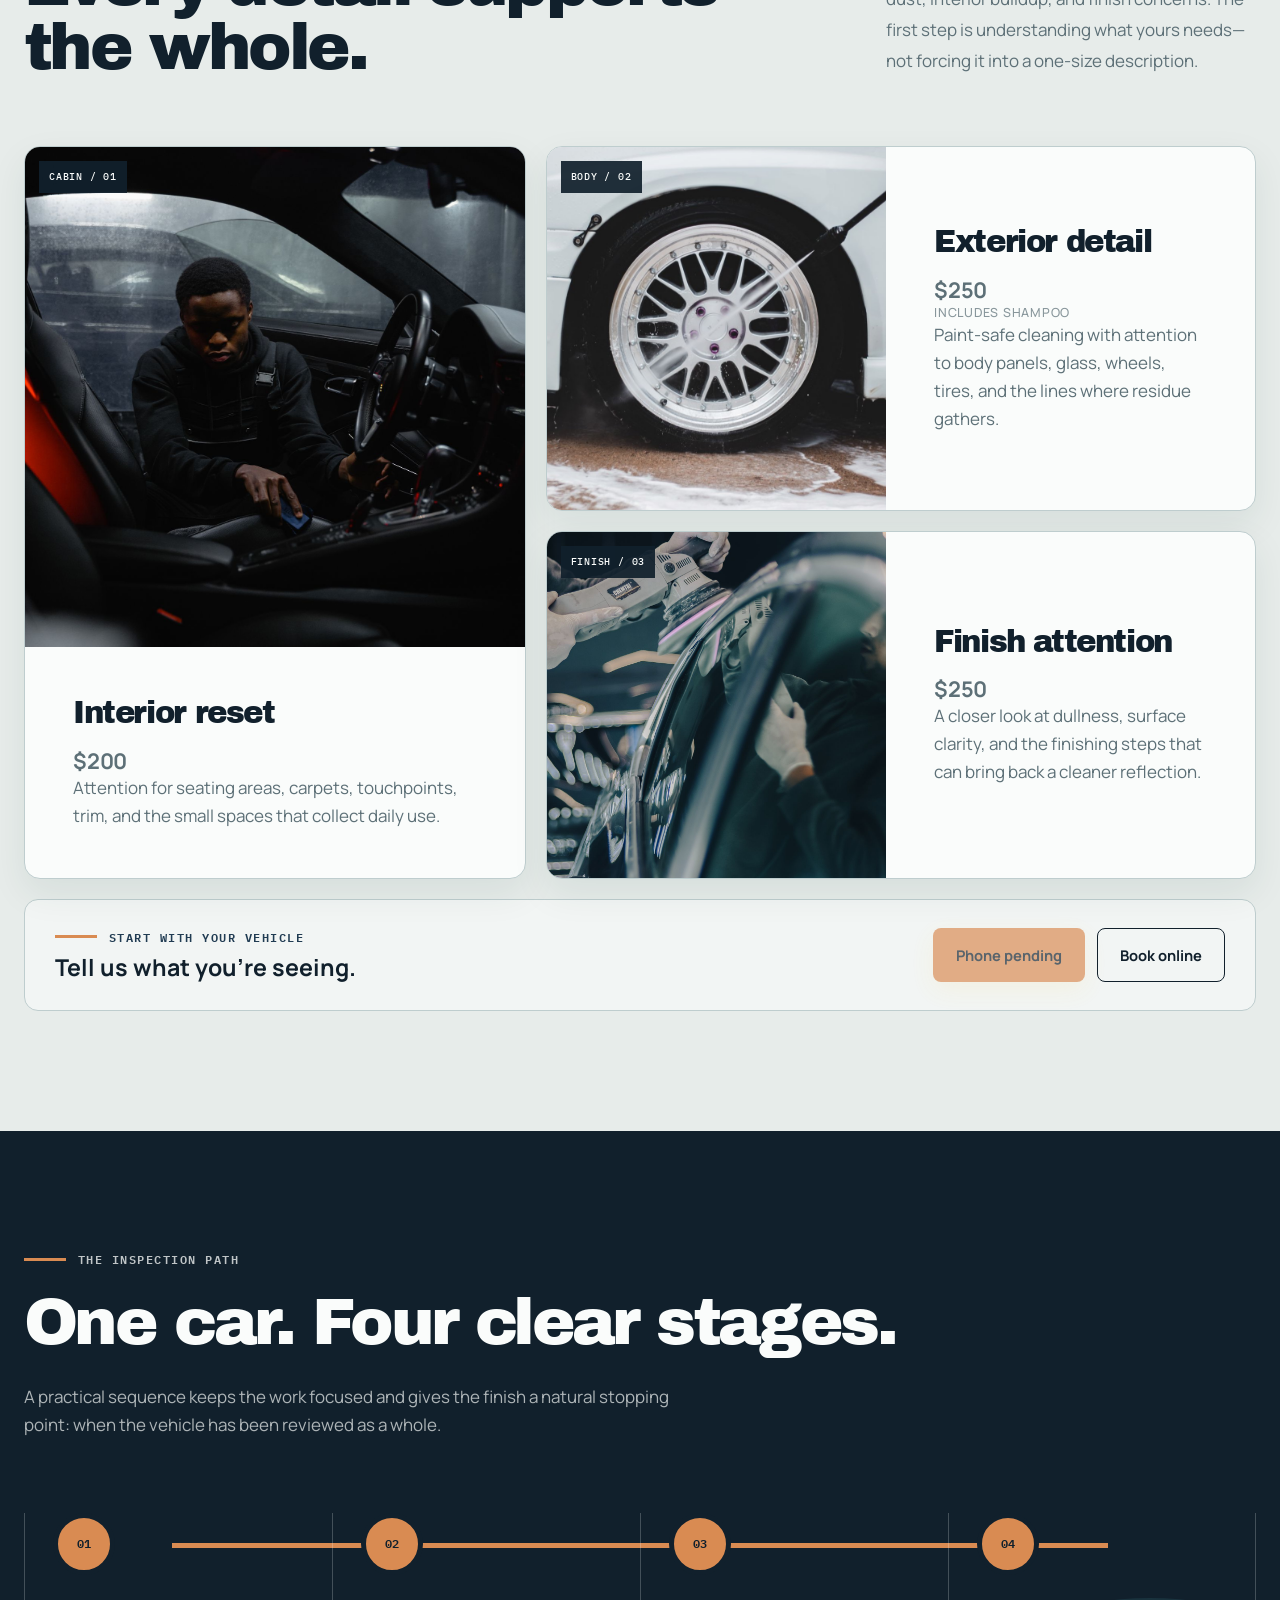
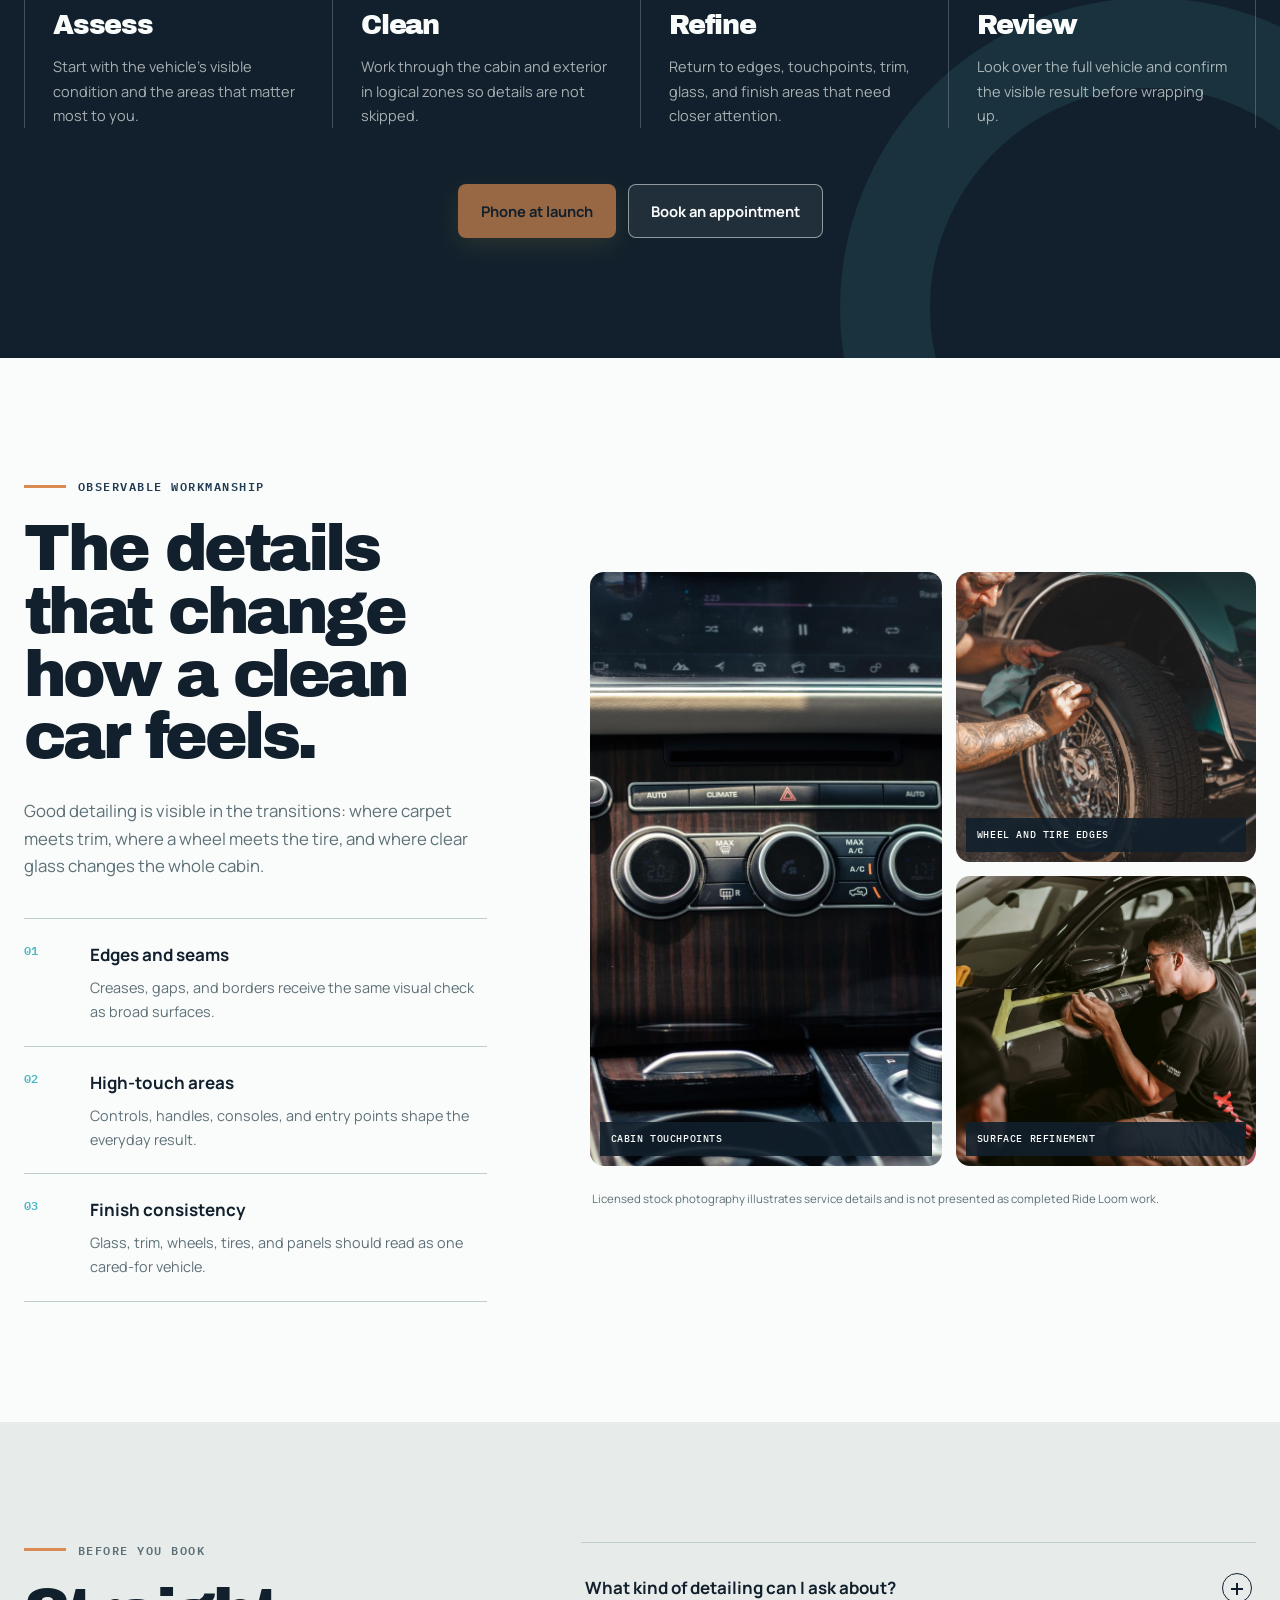
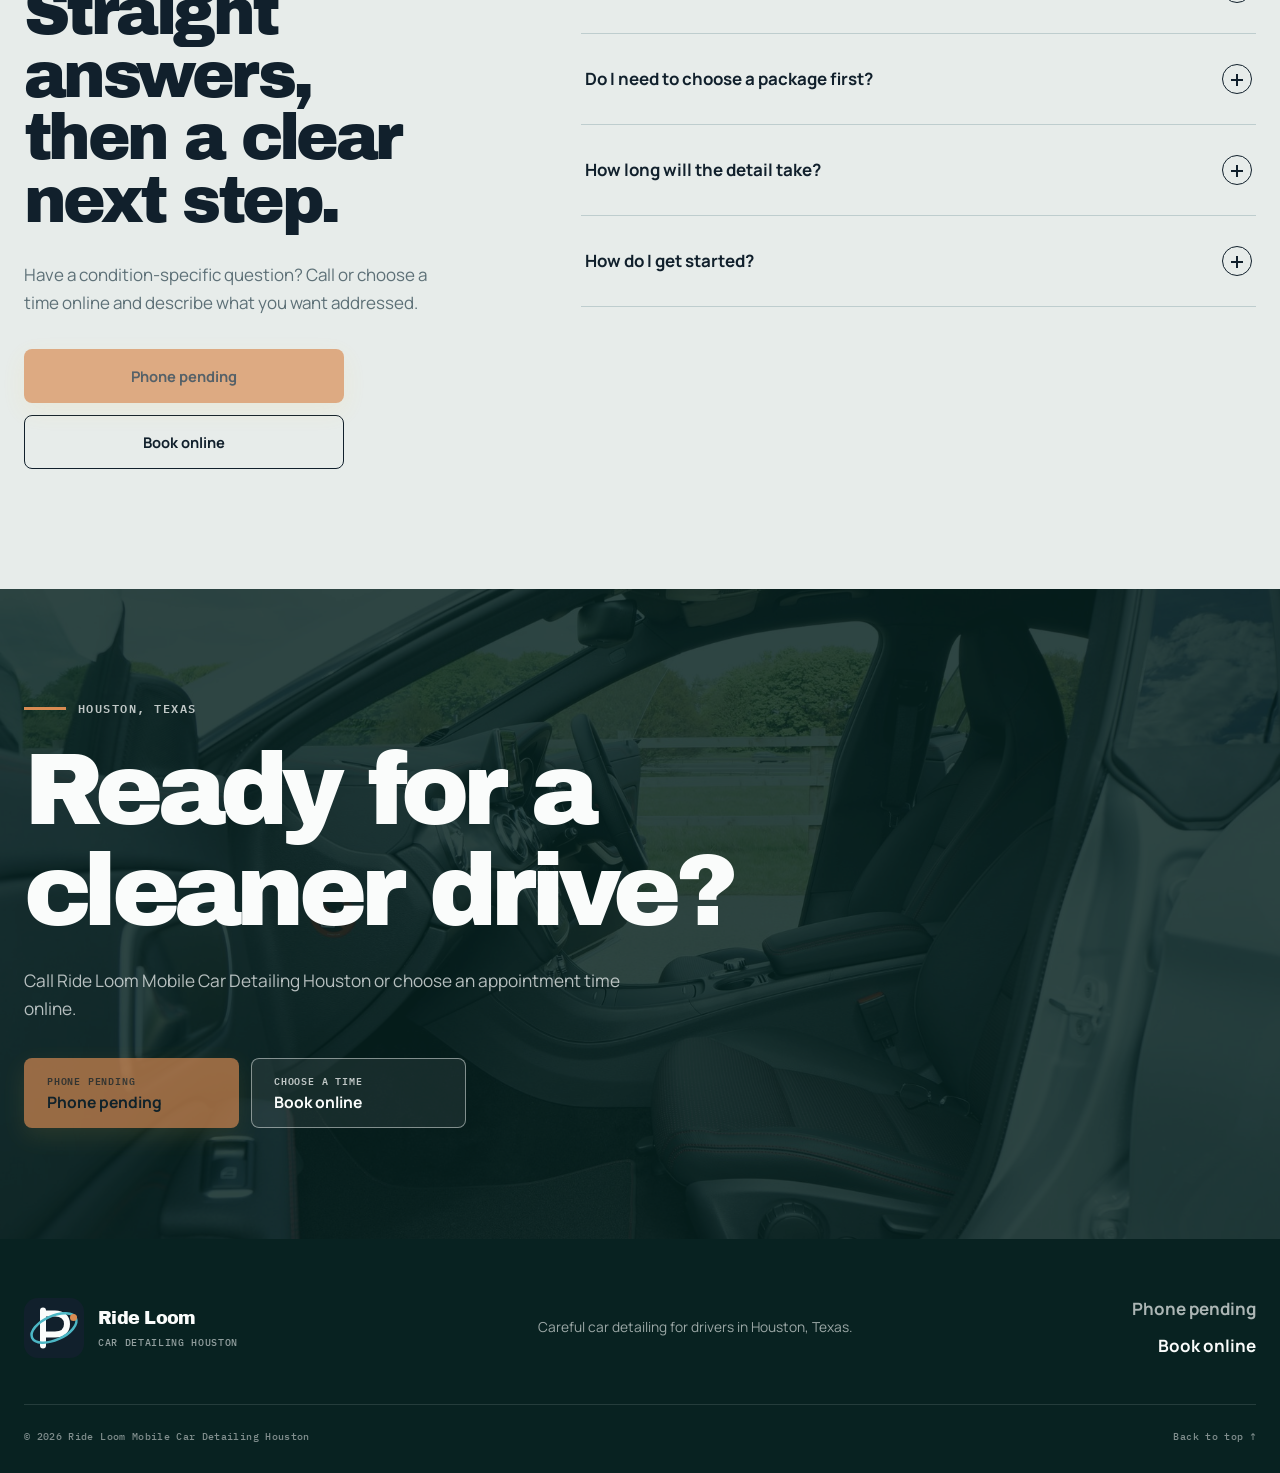
==== commit e915947a: "feat: add service pricing to site Interior $200, exterior $250 with shampoo, complete $250. Adds pri" ====
--- a/index.html
+++ b/index.html
@@ -35,7 +35,8 @@
           "Interior car detailing",
           "Exterior car detailing",
           "Vehicle finish care"
-        ]
+        ],
+        "priceRange": "$200-$250"
       }
     </script>
   </head>
@@ -129,6 +130,7 @@
               </div>
               <div class="service-copy">
                 <h3>Interior reset</h3>
+                <p class="service-price">$200</p>
                 <p>Attention for seating areas, carpets, touchpoints, trim, and the small spaces that collect daily use.</p>
               </div>
             </article>
@@ -140,6 +142,7 @@
               </div>
               <div class="service-copy">
                 <h3>Exterior detail</h3>
+                <p class="service-price">$250<span>Includes shampoo</span></p>
                 <p>Paint-safe cleaning with attention to body panels, glass, wheels, tires, and the lines where residue gathers.</p>
               </div>
             </article>
@@ -151,6 +154,7 @@
               </div>
               <div class="service-copy">
                 <h3>Finish attention</h3>
+                <p class="service-price">$250</p>
                 <p>A closer look at dullness, surface clarity, and the finishing steps that can bring back a cleaner reflection.</p>
               </div>
             </article>
--- a/styles.css
+++ b/styles.css
@@ -1714,3 +1714,21 @@
     transition-duration: 0.01ms !important;
   }
 }
+
+.service-price {
+  margin-top: 0.9rem;
+  font-size: 1.35rem;
+  font-weight: 700;
+  letter-spacing: -0.01em;
+  line-height: 1.2;
+}
+
+.service-price span {
+  display: block;
+  margin-top: 0.2rem;
+  font-size: 0.78rem;
+  font-weight: 500;
+  letter-spacing: 0.06em;
+  text-transform: uppercase;
+  opacity: 0.72;
+}
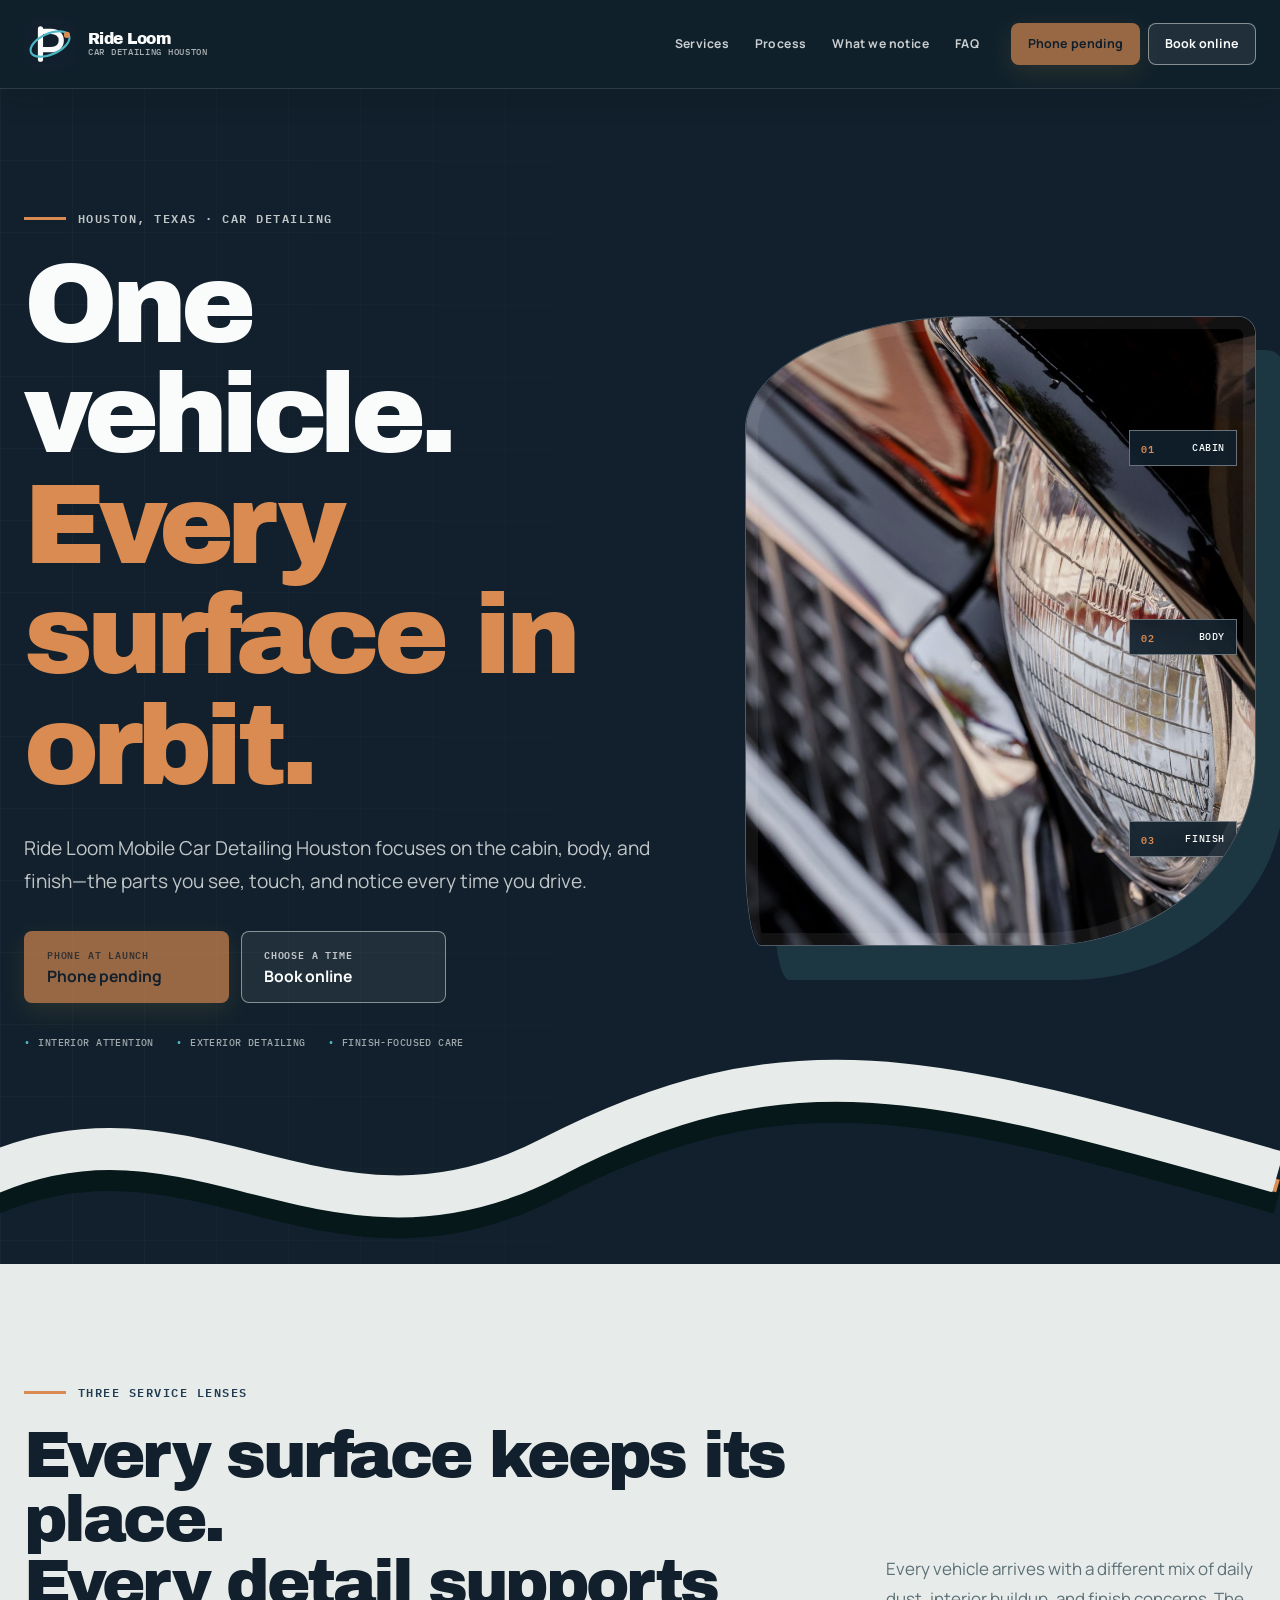
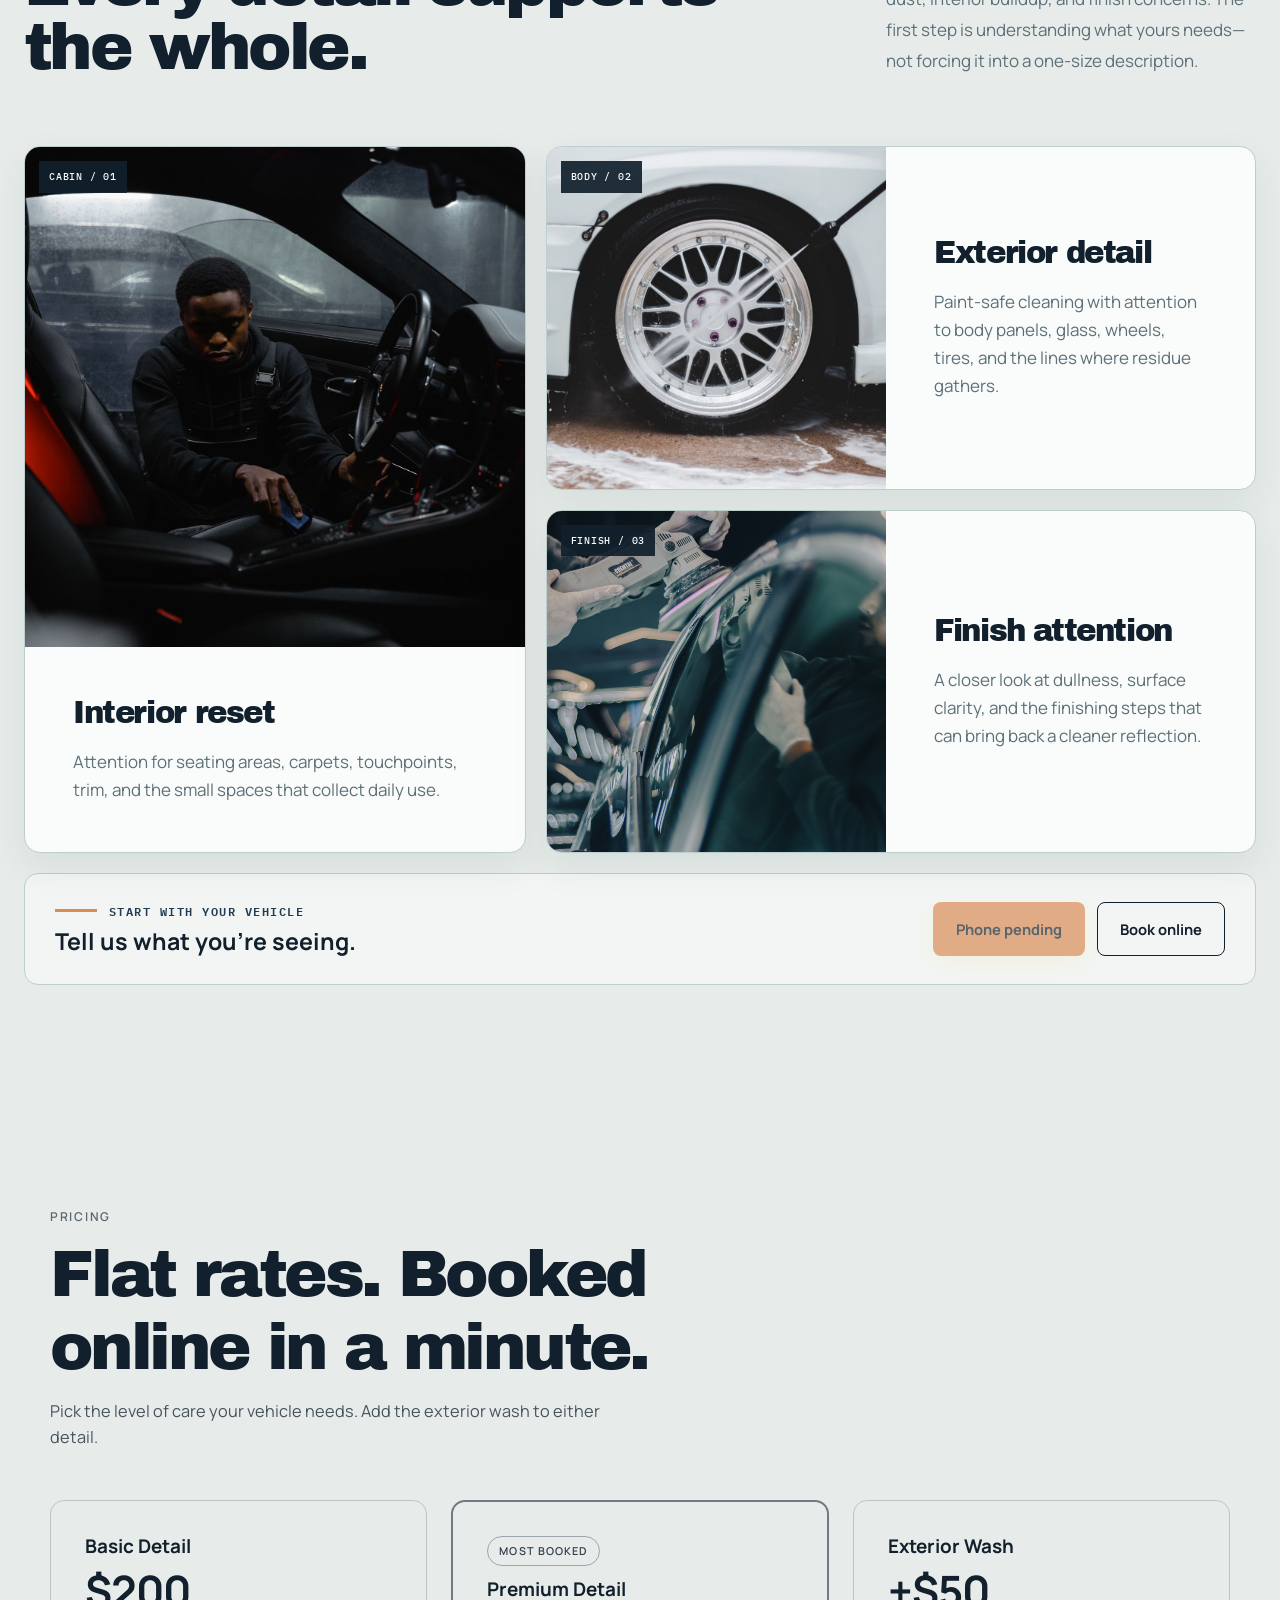
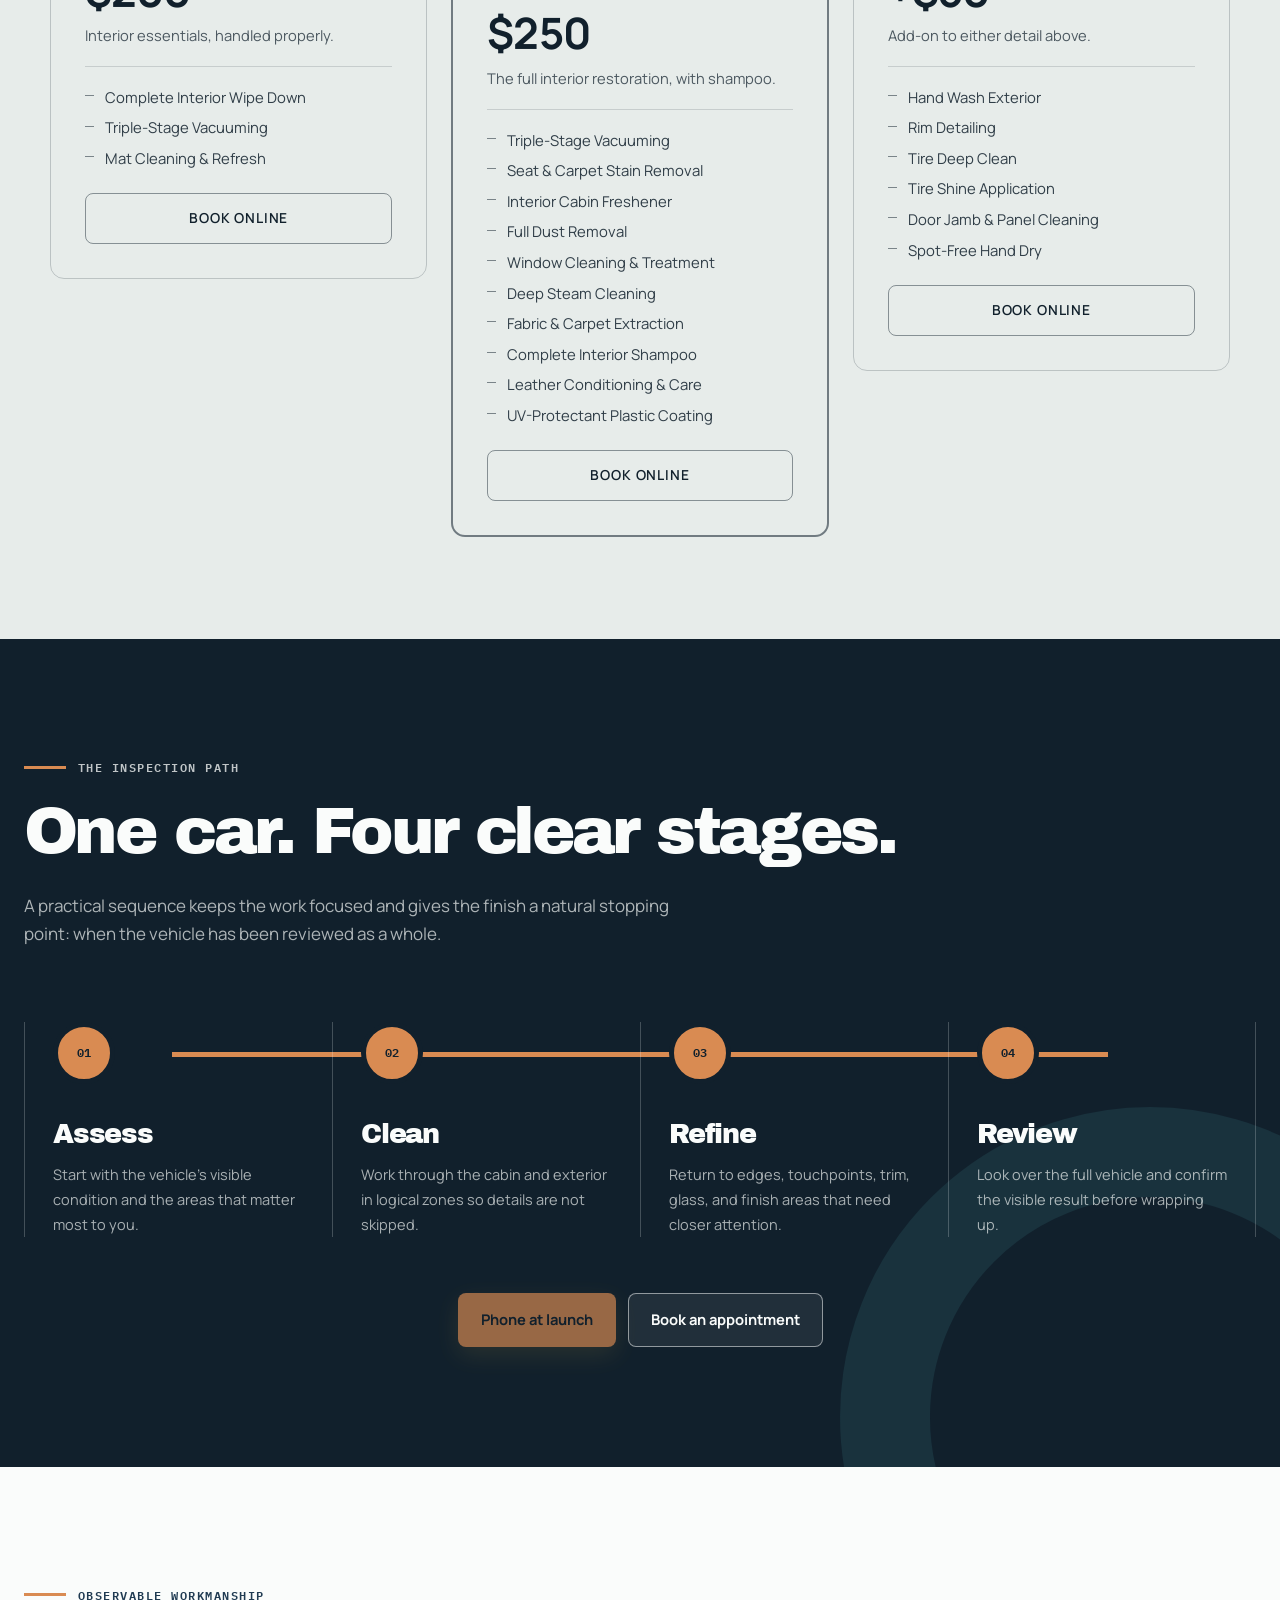
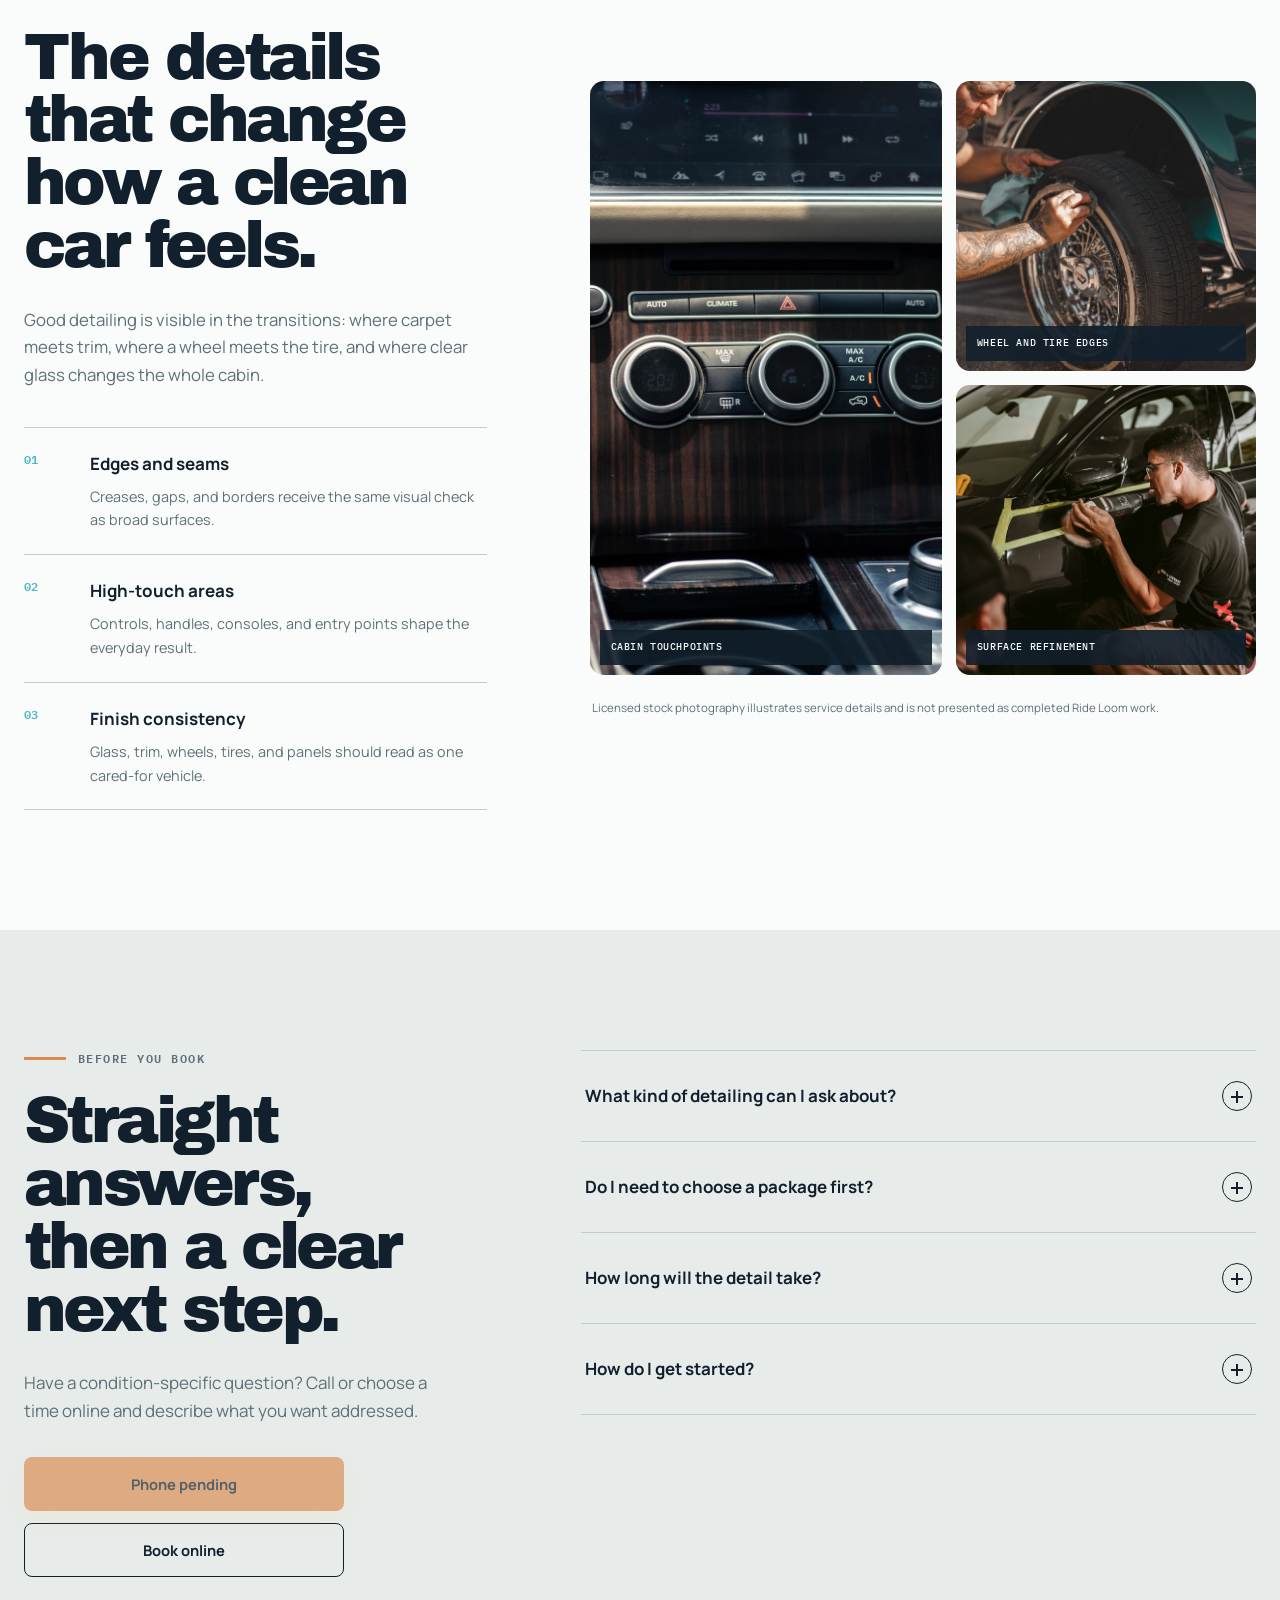
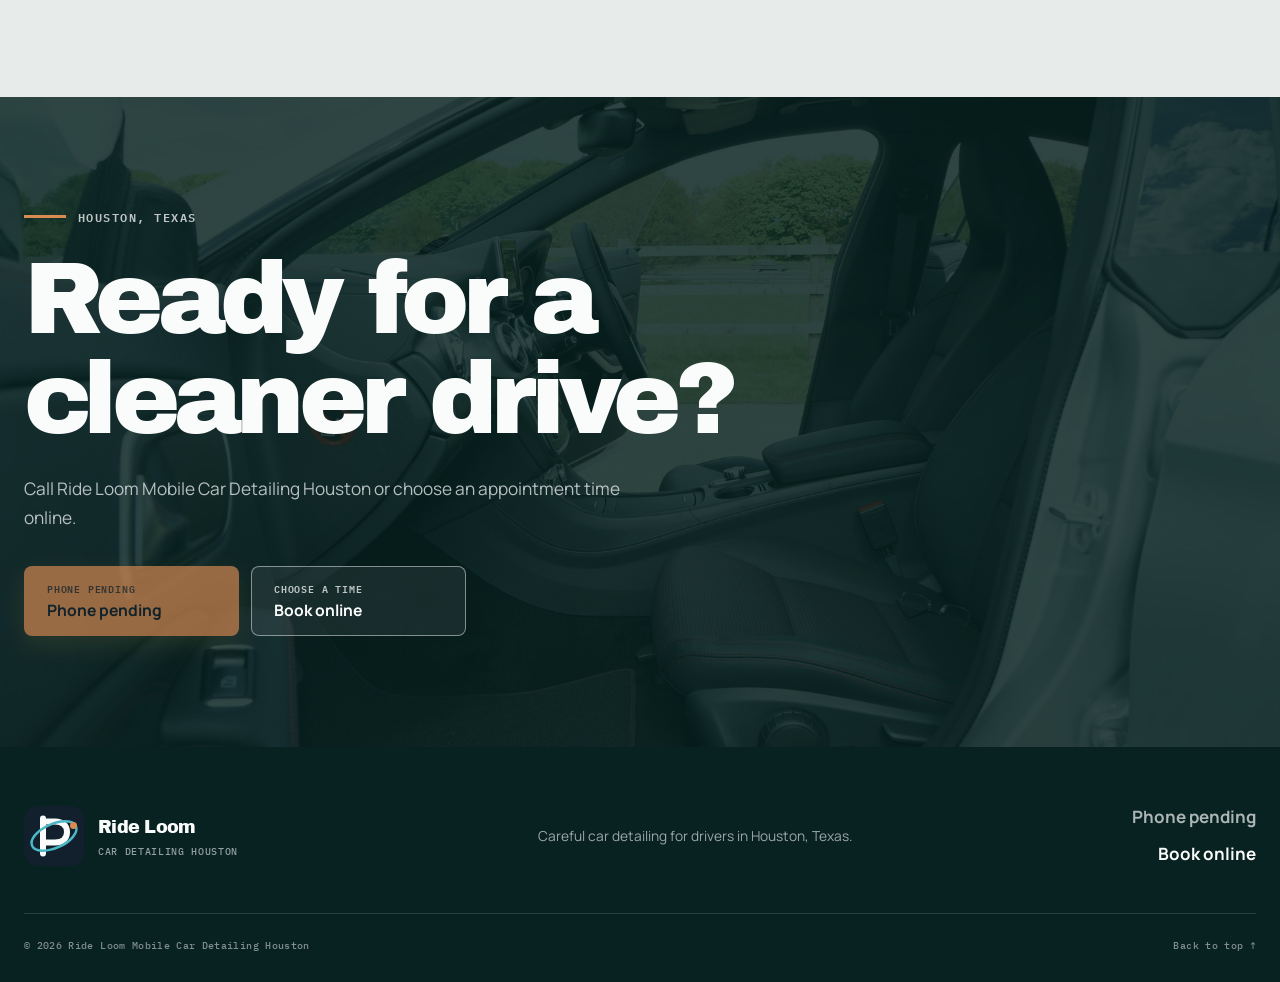
==== commit 07ca644d: "feat: replace pricing with the standard rate grid Basic Detail $200, Premium Detail $250 including s" ====
--- a/index.html
+++ b/index.html
@@ -36,7 +36,45 @@
           "Exterior car detailing",
           "Vehicle finish care"
         ],
-        "priceRange": "$200-$250"
+        "priceRange": "$200-$250",
+        "makesOffer": [
+          {
+            "@type": "Offer",
+            "name": "Basic Detail",
+            "price": "200",
+            "priceCurrency": "USD",
+            "availability": "https://schema.org/InStock",
+            "itemOffered": {
+              "@type": "Service",
+              "name": "Basic Detail",
+              "description": "Interior essentials: complete interior wipe down, triple-stage vacuuming, and mat cleaning and refresh."
+            }
+          },
+          {
+            "@type": "Offer",
+            "name": "Premium Detail",
+            "price": "250",
+            "priceCurrency": "USD",
+            "availability": "https://schema.org/InStock",
+            "itemOffered": {
+              "@type": "Service",
+              "name": "Premium Detail",
+              "description": "The full interior restoration, including complete interior shampoo, deep steam cleaning, fabric and carpet extraction, and leather conditioning."
+            }
+          },
+          {
+            "@type": "Offer",
+            "name": "Exterior Wash",
+            "price": "50",
+            "priceCurrency": "USD",
+            "availability": "https://schema.org/InStock",
+            "itemOffered": {
+              "@type": "Service",
+              "name": "Exterior Wash",
+              "description": "Add-on exterior wash: hand wash, rim detailing, tire deep clean and shine, door jamb cleaning, and spot-free hand dry."
+            }
+          }
+        ]
       }
     </script>
   </head>
@@ -130,7 +168,6 @@
               </div>
               <div class="service-copy">
                 <h3>Interior reset</h3>
-                <p class="service-price">$200</p>
                 <p>Attention for seating areas, carpets, touchpoints, trim, and the small spaces that collect daily use.</p>
               </div>
             </article>
@@ -142,7 +179,6 @@
               </div>
               <div class="service-copy">
                 <h3>Exterior detail</h3>
-                <p class="service-price">$250<span>Includes shampoo</span></p>
                 <p>Paint-safe cleaning with attention to body panels, glass, wheels, tires, and the lines where residue gathers.</p>
               </div>
             </article>
@@ -154,7 +190,6 @@
               </div>
               <div class="service-copy">
                 <h3>Finish attention</h3>
-                <p class="service-price">$250</p>
                 <p>A closer look at dullness, surface clarity, and the finishing steps that can bring back a cleaner reflection.</p>
               </div>
             </article>
@@ -172,6 +207,64 @@
           </div>
         </div>
       </section>
+
+    <section class="rates" id="pricing" aria-labelledby="pricing-title">
+      <div class="rates-shell">
+        <div class="rates-head">
+          <p class="rates-eyebrow">Pricing</p>
+          <h2 id="pricing-title">Flat rates. Booked online in a minute.</h2>
+          <p class="rates-intro">Pick the level of care your vehicle needs. Add the exterior wash to either detail.</p>
+        </div>
+
+        <div class="rate-grid">
+          <article class="rate-card">
+            <h3>Basic Detail</h3>
+            <p class="rate-figure">$200</p>
+            <p class="rate-note">Interior essentials, handled properly.</p>
+            <ul class="rate-list">
+              <li>Complete Interior Wipe Down</li>
+              <li>Triple-Stage Vacuuming</li>
+              <li>Mat Cleaning &amp; Refresh</li>
+            </ul>
+            <a class="rate-cta" href="https://cal.com/sumitdatta/auto-detail-service" target="_blank" rel="noopener">Book Online</a>
+          </article>
+          <article class="rate-card rate-card-featured">
+            <span class="rate-badge">Most booked</span>
+            <h3>Premium Detail</h3>
+            <p class="rate-figure">$250</p>
+            <p class="rate-note">The full interior restoration, with shampoo.</p>
+            <ul class="rate-list">
+              <li>Triple-Stage Vacuuming</li>
+              <li>Seat &amp; Carpet Stain Removal</li>
+              <li>Interior Cabin Freshener</li>
+              <li>Full Dust Removal</li>
+              <li>Window Cleaning &amp; Treatment</li>
+              <li>Deep Steam Cleaning</li>
+              <li>Fabric &amp; Carpet Extraction</li>
+              <li>Complete Interior Shampoo</li>
+              <li>Leather Conditioning &amp; Care</li>
+              <li>UV-Protectant Plastic Coating</li>
+            </ul>
+            <a class="rate-cta" href="https://cal.com/sumitdatta/auto-detail-service" target="_blank" rel="noopener">Book Online</a>
+          </article>
+          <article class="rate-card">
+            <h3>Exterior Wash</h3>
+            <p class="rate-figure">+$50</p>
+            <p class="rate-note">Add-on to either detail above.</p>
+            <ul class="rate-list">
+              <li>Hand Wash Exterior</li>
+              <li>Rim Detailing</li>
+              <li>Tire Deep Clean</li>
+              <li>Tire Shine Application</li>
+              <li>Door Jamb &amp; Panel Cleaning</li>
+              <li>Spot-Free Hand Dry</li>
+            </ul>
+            <a class="rate-cta" href="https://cal.com/sumitdatta/auto-detail-service" target="_blank" rel="noopener">Book Online</a>
+          </article>
+        </div>
+      </div>
+    </section>
+
 
       <section class="process section" id="process">
         <div class="shell">
--- a/styles.css
+++ b/styles.css
@@ -1715,20 +1715,147 @@
   }
 }
 
-.service-price {
-  margin-top: 0.9rem;
-  font-size: 1.35rem;
+/* Pricing section — self-contained, inherits each site's own colors and type. */
+.rates {
+  padding: clamp(56px, 8vw, 104px) clamp(20px, 5vw, 48px);
+}
+
+.rates-shell {
+  width: min(1180px, 100%);
+  margin-inline: auto;
+}
+
+.rates-head {
+  max-width: 60ch;
+  margin-bottom: clamp(30px, 4vw, 50px);
+}
+
+.rates-eyebrow {
+  margin: 0 0 10px;
+  font-size: 0.76rem;
+  font-weight: 600;
+  letter-spacing: 0.14em;
+  text-transform: uppercase;
+  opacity: 0.65;
+}
+
+.rates-head h2 {
+  margin: 0 0 14px;
+  line-height: 1.12;
+}
+
+.rates-intro {
+  margin: 0;
+  font-size: 1.02rem;
+  line-height: 1.6;
+  opacity: 0.75;
+}
+
+.rate-grid {
+  display: grid;
+  gap: clamp(16px, 2vw, 24px);
+  grid-template-columns: repeat(auto-fit, minmax(260px, 1fr));
+  align-items: start;
+}
+
+.rate-card {
+  position: relative;
+  display: flex;
+  flex-direction: column;
+  padding: clamp(24px, 3vw, 34px);
+  border: 1px solid color-mix(in srgb, currentColor 20%, transparent);
+  border-radius: 14px;
+}
+
+.rate-card-featured {
+  border-width: 2px;
+  border-color: color-mix(in srgb, currentColor 55%, transparent);
+}
+
+.rate-badge {
+  align-self: flex-start;
+  margin-bottom: 12px;
+  padding: 5px 11px;
+  border: 1px solid color-mix(in srgb, currentColor 40%, transparent);
+  border-radius: 999px;
+  font-size: 0.68rem;
+  font-weight: 600;
+  letter-spacing: 0.1em;
+  text-transform: uppercase;
+  opacity: 0.85;
+}
+
+.rate-card h3 {
+  margin: 0;
+  font-size: 1.18rem;
+  line-height: 1.25;
+}
+
+.rate-figure {
+  margin: 10px 0 0;
+  font-size: clamp(2.1rem, 4vw, 2.7rem);
   font-weight: 700;
-  letter-spacing: -0.01em;
-  line-height: 1.2;
-}
-
-.service-price span {
-  display: block;
-  margin-top: 0.2rem;
-  font-size: 0.78rem;
-  font-weight: 500;
+  letter-spacing: -0.02em;
+  line-height: 1;
+}
+
+.rate-note {
+  margin: 12px 0 0;
+  font-size: 0.92rem;
+  line-height: 1.5;
+  opacity: 0.72;
+}
+
+.rate-list {
+  margin: 20px 0 0;
+  padding: 20px 0 0;
+  border-top: 1px solid color-mix(in srgb, currentColor 15%, transparent);
+  list-style: none;
+  display: grid;
+  gap: 9px;
+}
+
+.rate-list li {
+  position: relative;
+  padding-left: 20px;
+  font-size: 0.93rem;
+  line-height: 1.45;
+  opacity: 0.85;
+}
+
+.rate-list li::before {
+  content: "";
+  position: absolute;
+  left: 0;
+  top: 0.55em;
+  width: 9px;
+  height: 1px;
+  background: currentColor;
+  opacity: 0.6;
+}
+
+.rate-cta {
+  margin-top: 24px;
+  padding: 13px 20px;
+  border: 1px solid color-mix(in srgb, currentColor 45%, transparent);
+  border-radius: 8px;
+  font-size: 0.86rem;
+  font-weight: 600;
   letter-spacing: 0.06em;
   text-transform: uppercase;
-  opacity: 0.72;
-}
+  text-align: center;
+  text-decoration: none;
+  color: inherit;
+  transition: opacity 0.18s ease;
+}
+
+.rate-cta:hover,
+.rate-cta:focus-visible {
+  opacity: 0.7;
+}
+
+@media (max-width: 640px) {
+  .rate-grid {
+    grid-template-columns: 1fr;
+  }
+}
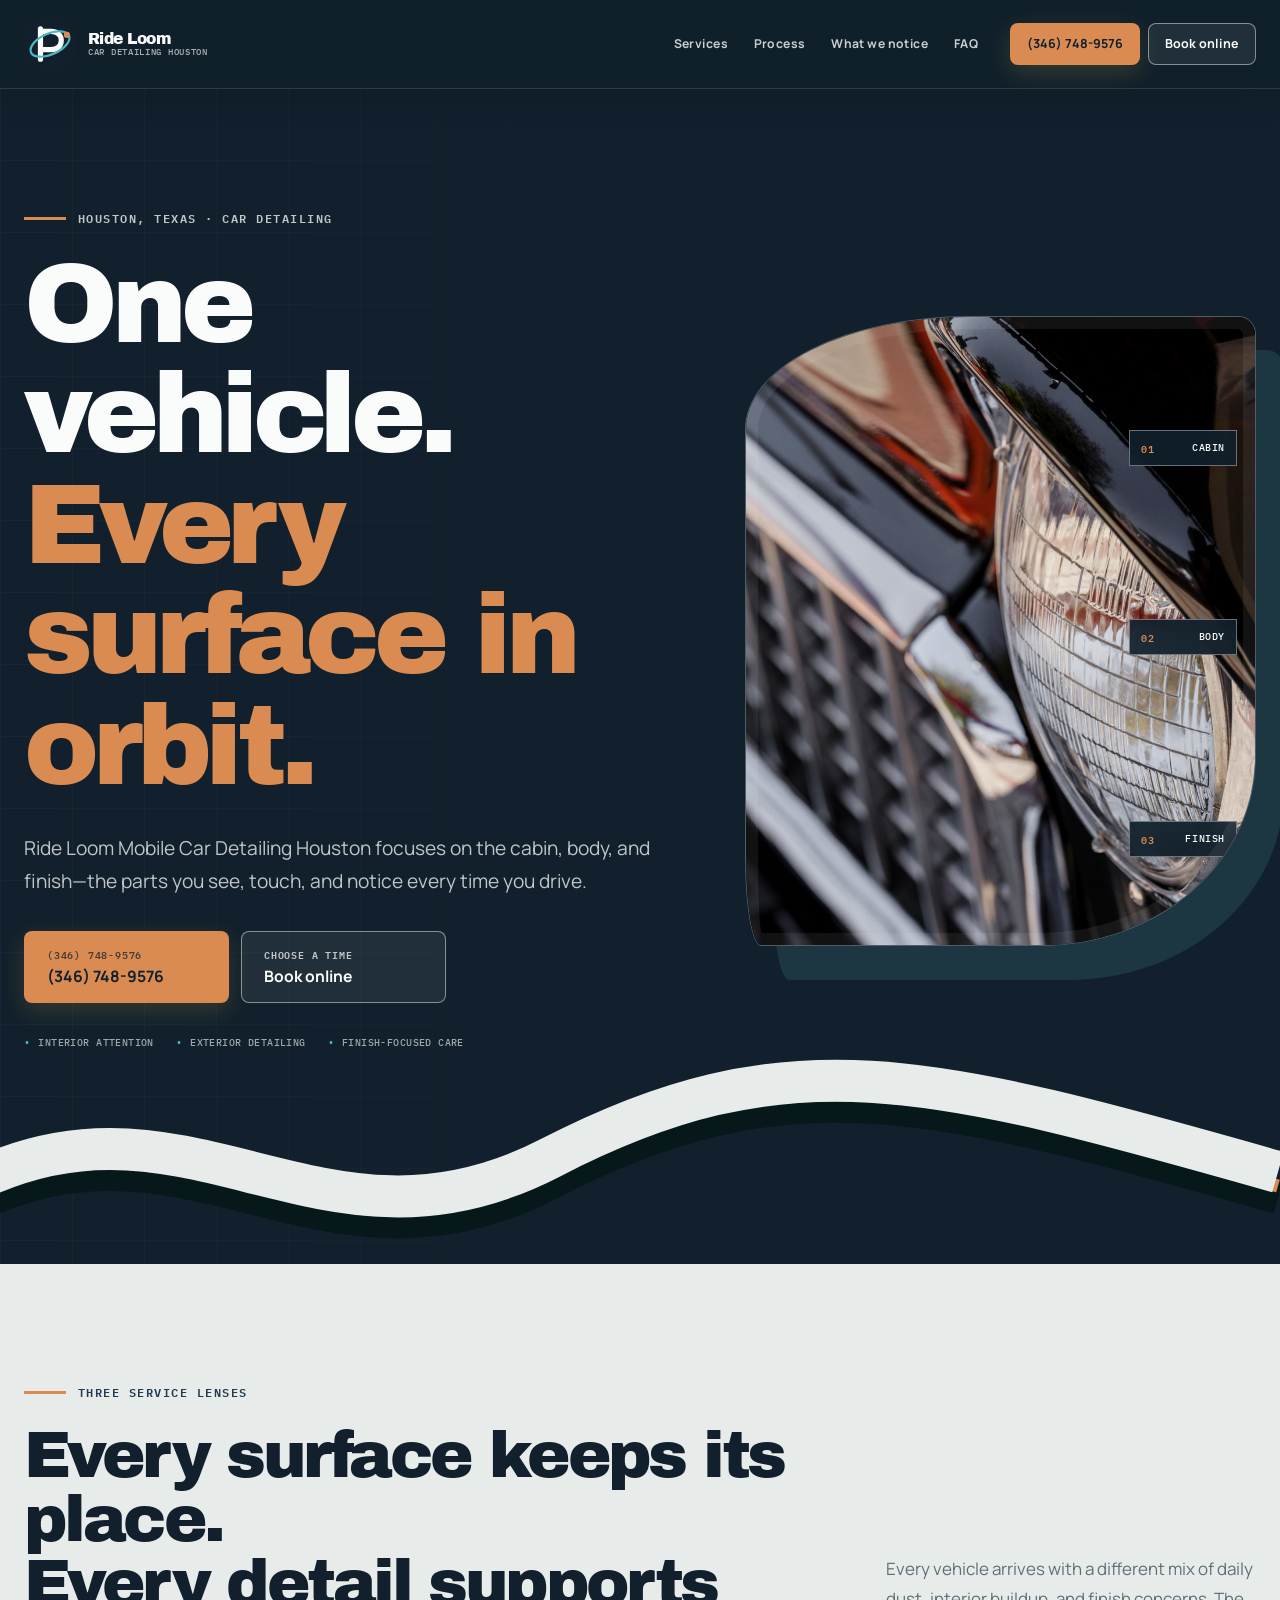
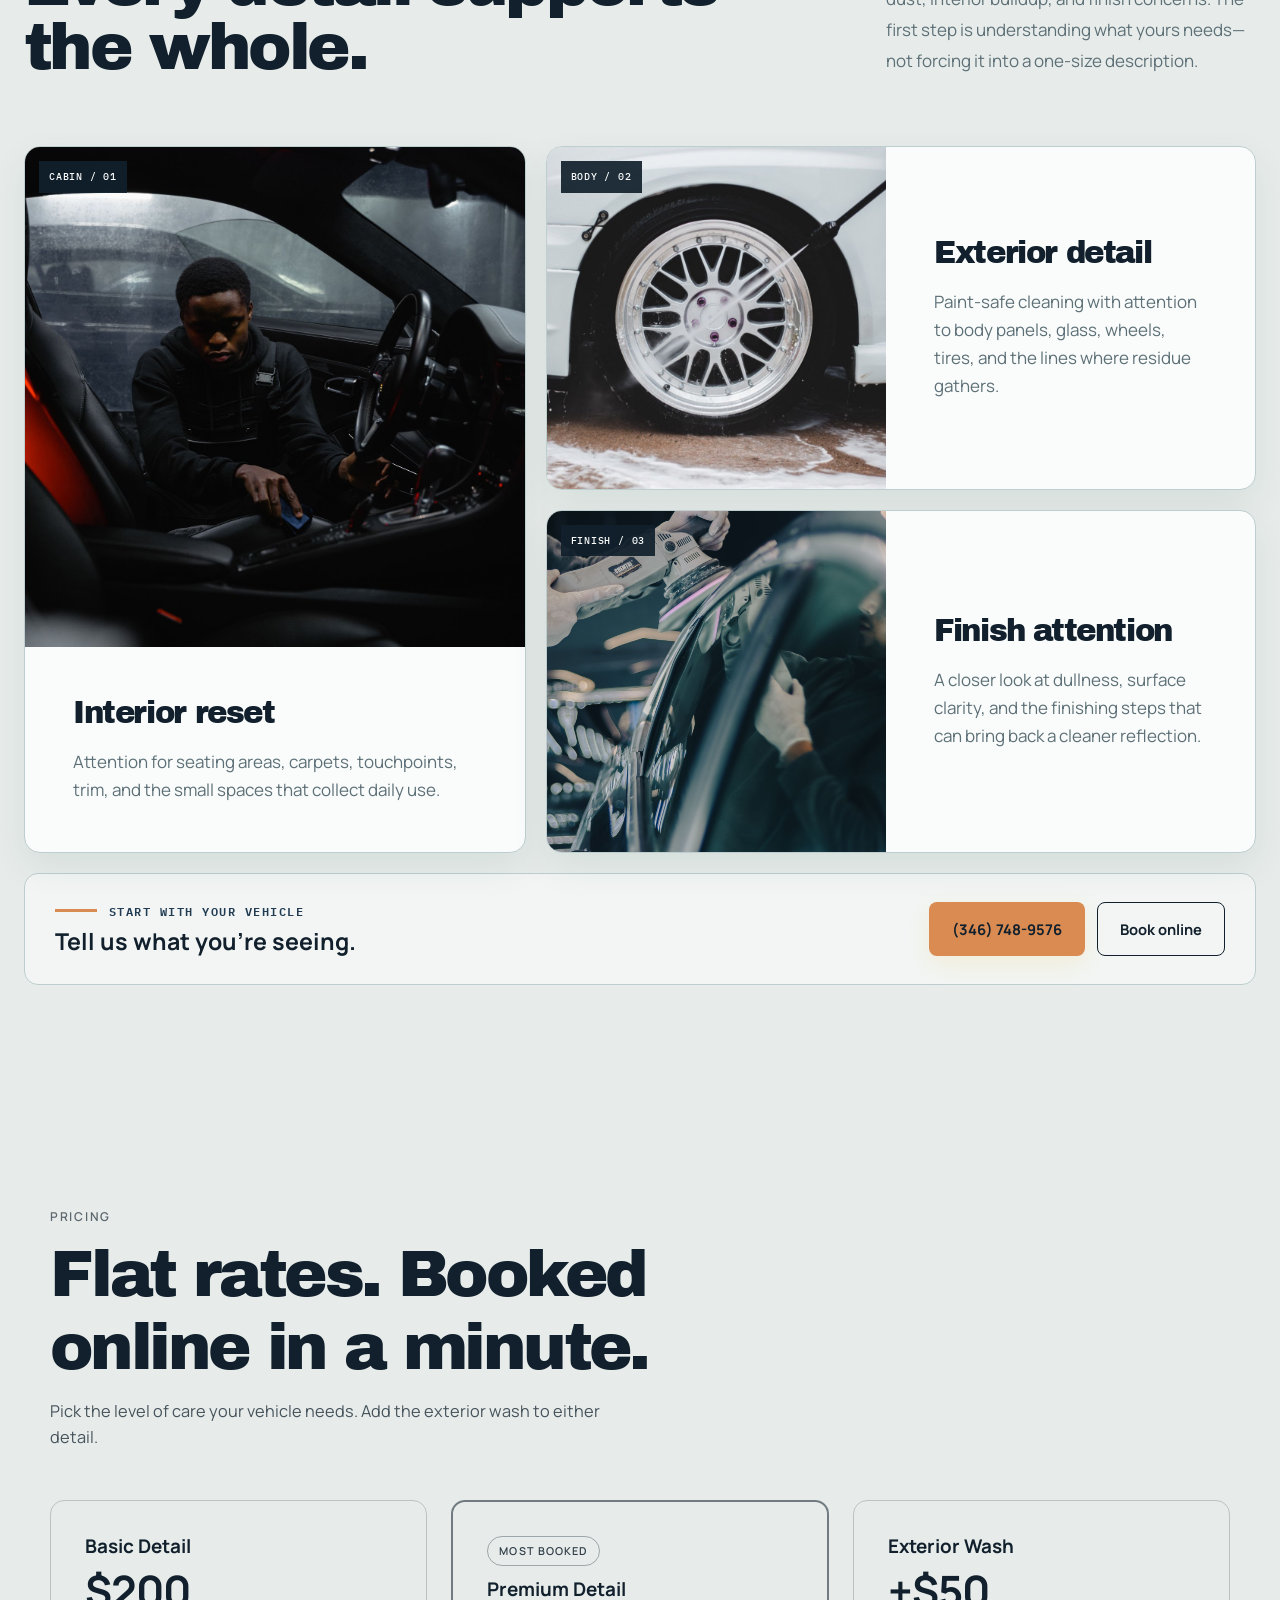
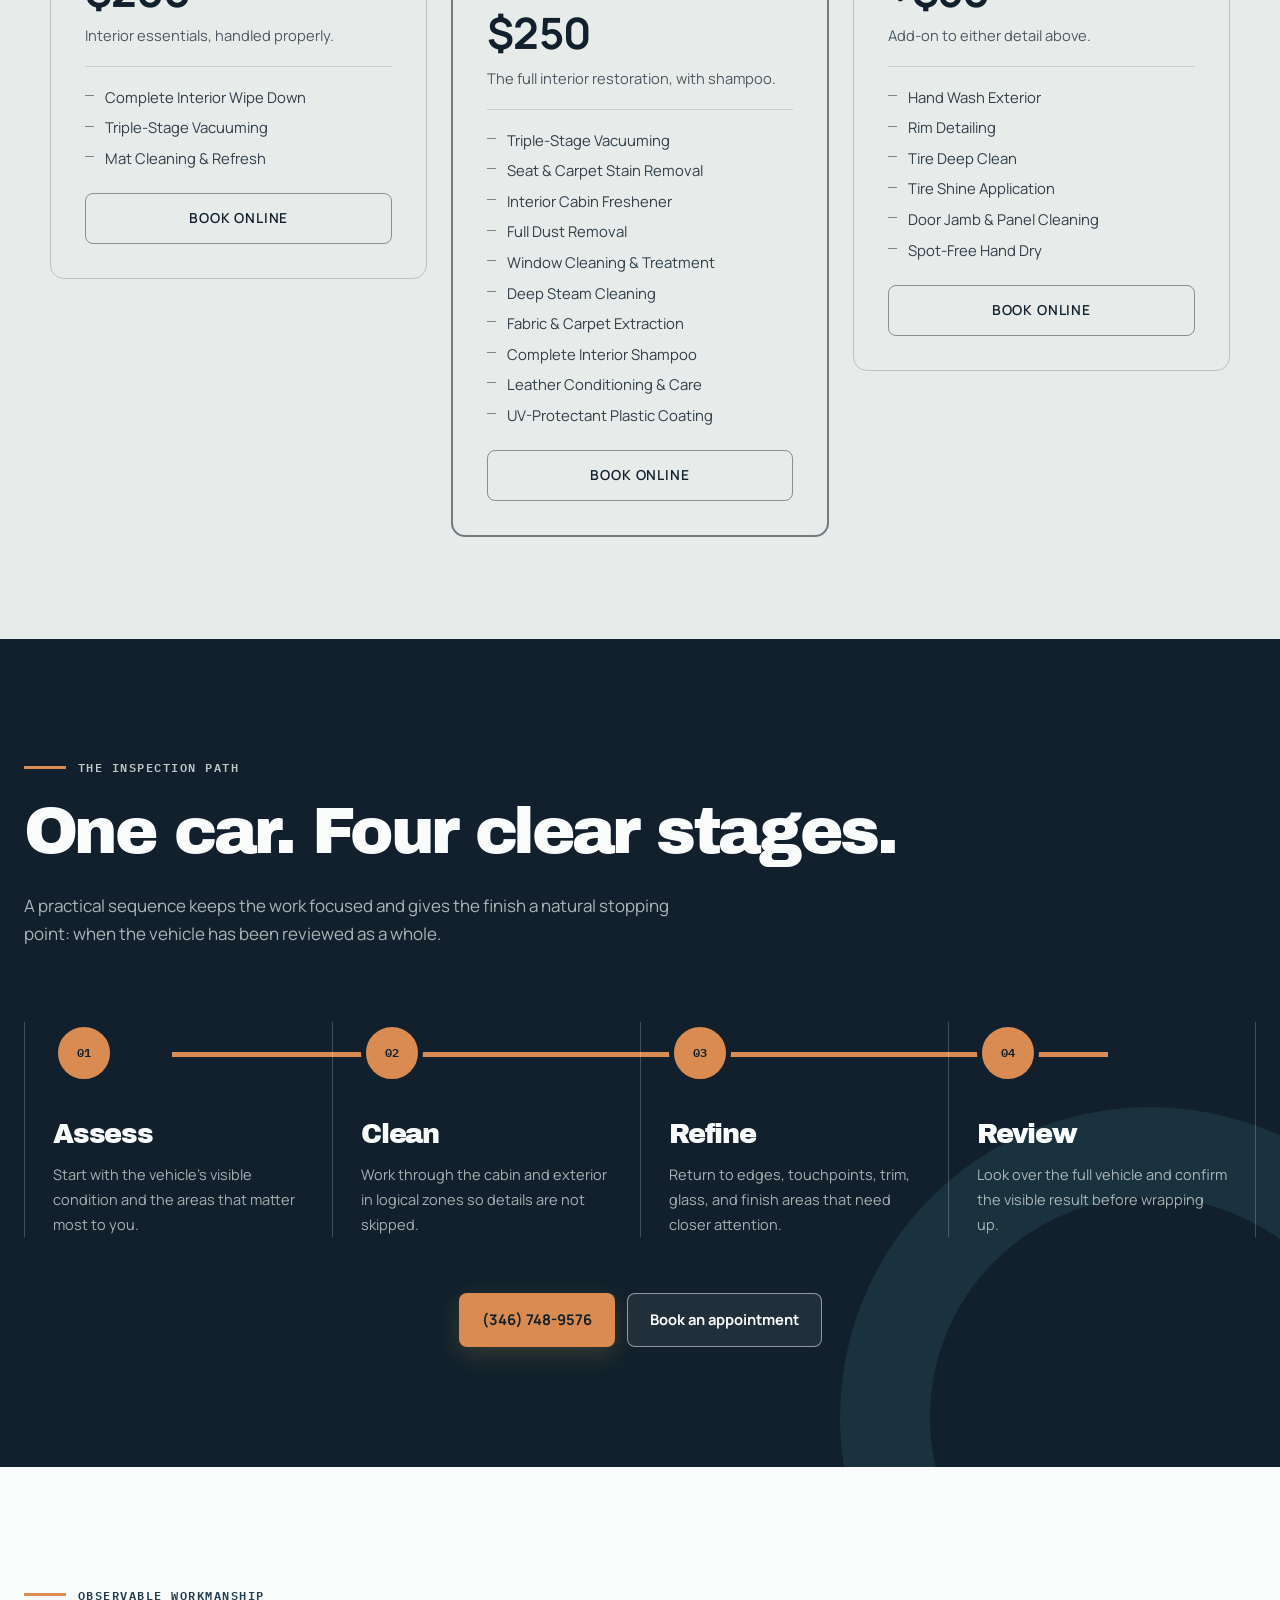
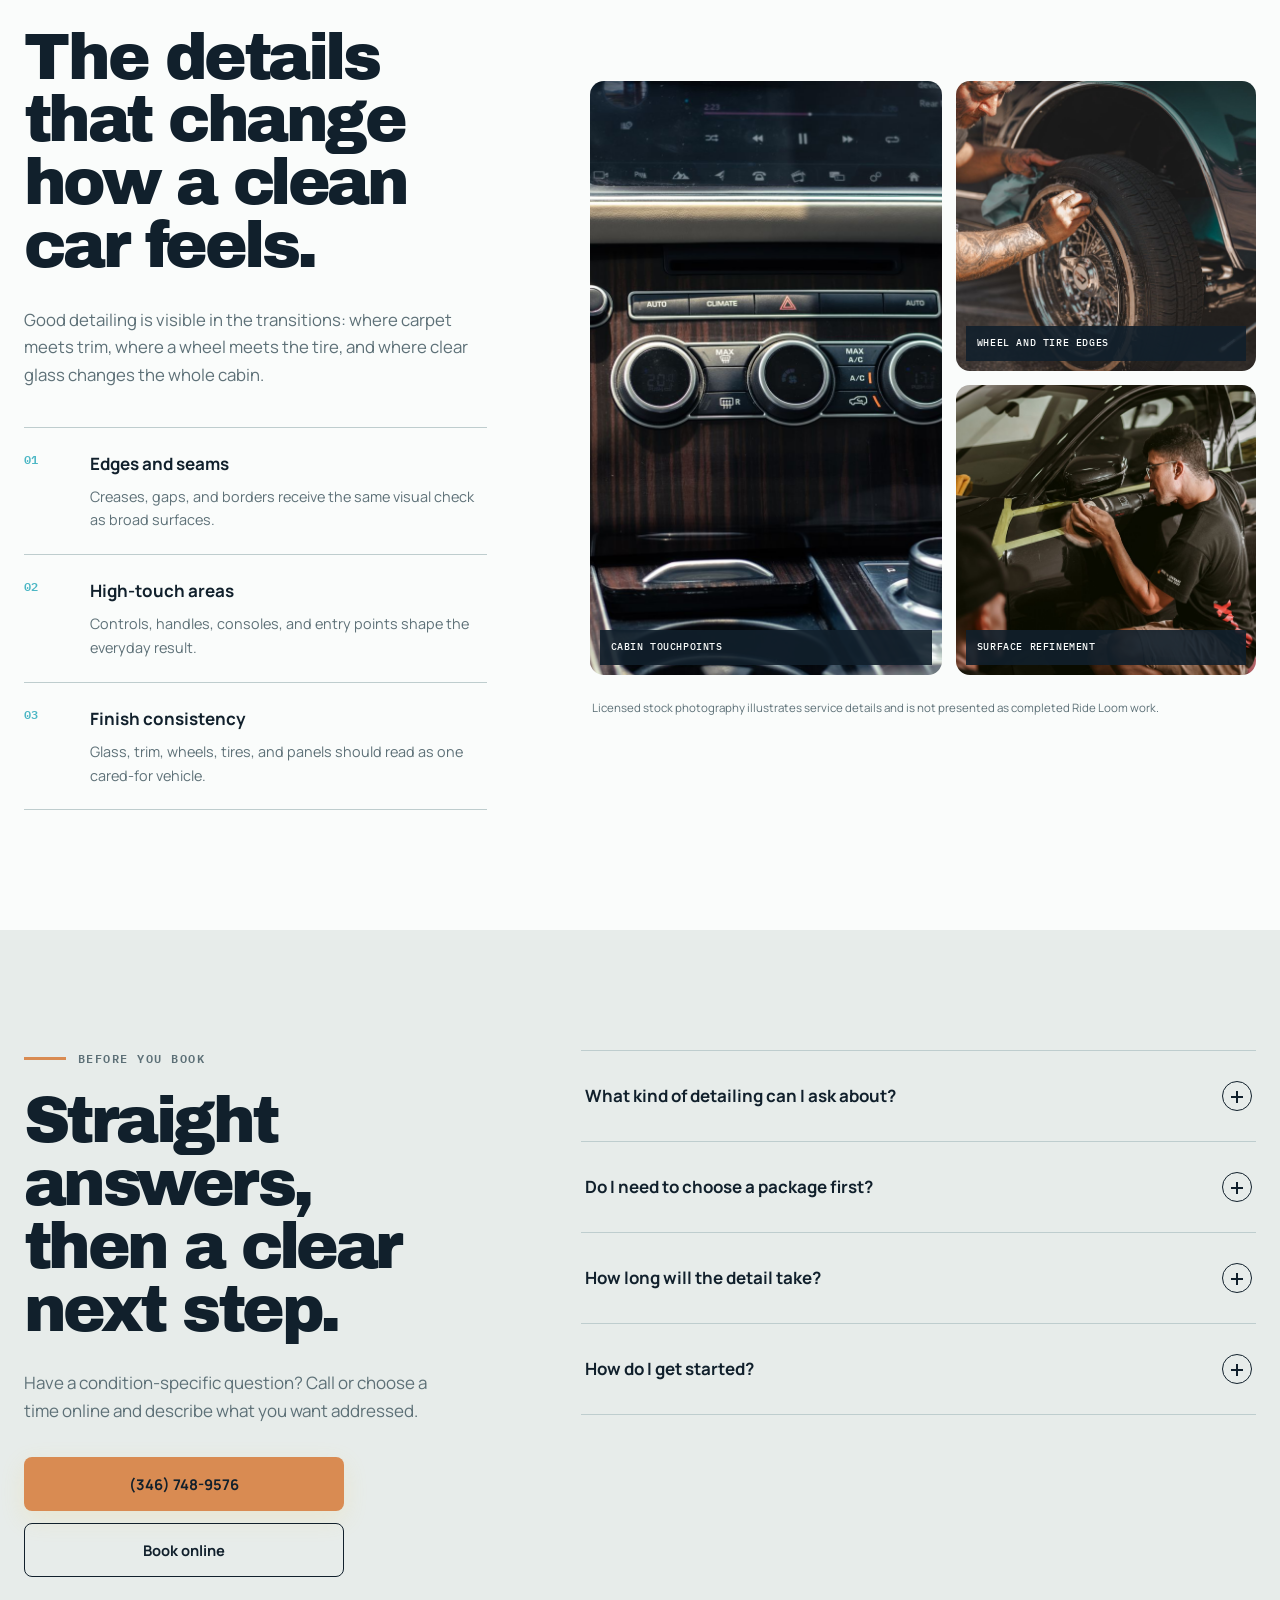
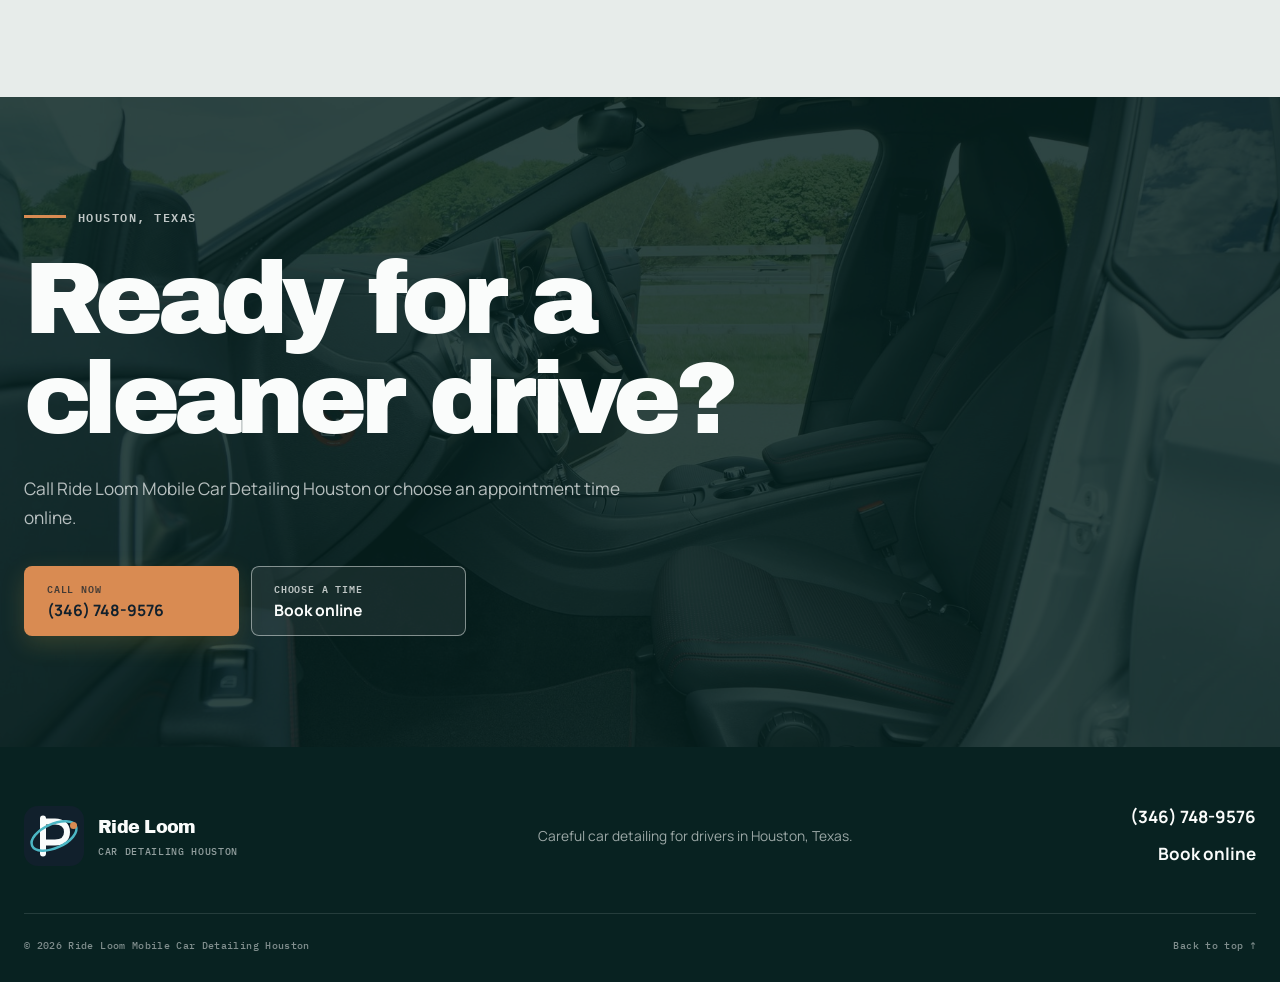
==== commit 16074afa: "fix: sync GMB identity and pricing" ====
--- a/index.html
+++ b/index.html
@@ -3,7 +3,7 @@
   <head>
     <meta charset="utf-8">
     <meta name="viewport" content="width=device-width, initial-scale=1">
-    <title>Ride Loom Mobile Car Detailing Houston | Call or Book</title>
+    <title>Ride Loom Mobile Car Detailing Houston | Call or Book Online</title>
     <meta name="description" content="Ride Loom Mobile Car Detailing Houston offers careful interior, exterior, and finish-focused car detailing in Houston, Texas. Call or book online.">
     <meta name="theme-color" content="#11202c">
     <meta name="robots" content="index,follow,max-image-preview:large">
@@ -25,6 +25,15 @@
         "@type": "LocalBusiness",
         "name": "Ride Loom Mobile Car Detailing Houston",
         "url": "https://rideloom.shop/",
+        "telephone": "+1 346-748-9576",
+        "address": {
+          "@type": "PostalAddress",
+          "streetAddress": "20915 Pricewood Manor Ct",
+          "addressLocality": "Cypress",
+          "addressRegion": "TX",
+          "postalCode": "77433",
+          "addressCountry": "US"
+        },
         "description": "Careful interior, exterior, and finish-focused car detailing for drivers in Houston, Texas.",
         "areaServed": {
           "@type": "City",
@@ -104,7 +113,7 @@
             <a href="#questions">FAQ</a>
           </div>
           <div class="nav-actions">
-            <a class="button button-call button-small" href="#contact" aria-disabled="true" aria-label="Call Ride Loom at Phone pending">Phone pending</a>
+            <a class="button button-call button-small" href="tel:+13467489576" aria-label="Call Ride Loom at (346) 748-9576">(346) 748-9576</a>
             <a class="button button-book button-small" href="https://cal.com/sumitdatta/auto-detail-service">Book online</a>
           </div>
         </nav>
@@ -119,9 +128,9 @@
             <h1>One vehicle. <em>Every surface in orbit.</em></h1>
             <p class="hero-lede">Ride Loom Mobile Car Detailing Houston focuses on the cabin, body, and finish—the parts you see, touch, and notice every time you drive.</p>
             <div class="action-pair hero-actions">
-              <a class="button button-call" href="#contact" aria-disabled="true">
-                <span>Phone at launch</span>
-                <strong>Phone pending</strong>
+              <a class="button button-call" href="tel:+13467489576">
+                <span>(346) 748-9576</span>
+                <strong>(346) 748-9576</strong>
               </a>
               <a class="button button-book" href="https://cal.com/sumitdatta/auto-detail-service">
                 <span>Choose a time</span>
@@ -201,7 +210,7 @@
               <h3>Tell us what you’re seeing.</h3>
             </div>
             <div class="action-pair compact-actions">
-              <a class="button button-call" href="#contact" aria-disabled="true">Phone pending</a>
+              <a class="button button-call" href="tel:+13467489576">(346) 748-9576</a>
               <a class="button button-book dark-book" href="https://cal.com/sumitdatta/auto-detail-service">Book online</a>
             </div>
           </div>
@@ -294,7 +303,7 @@
           </ol>
 
           <div class="process-actions action-pair">
-            <a class="button button-call" href="#contact" aria-disabled="true">Phone at launch</a>
+            <a class="button button-call" href="tel:+13467489576">(346) 748-9576</a>
             <a class="button button-book button-book-light" href="https://cal.com/sumitdatta/auto-detail-service">Book an appointment</a>
           </div>
         </div>
@@ -338,7 +347,7 @@
             <h2>Straight answers, then a clear next step.</h2>
             <p>Have a condition-specific question? Call or choose a time online and describe what you want addressed.</p>
             <div class="action-pair stacked-actions">
-              <a class="button button-call" href="#contact" aria-disabled="true">Phone pending</a>
+              <a class="button button-call" href="tel:+13467489576">(346) 748-9576</a>
               <a class="button button-book dark-book" href="https://cal.com/sumitdatta/auto-detail-service">Book online</a>
             </div>
           </div>
@@ -358,7 +367,7 @@
             </details>
             <details>
               <summary>How do I get started?<span aria-hidden="true"></span></summary>
-              <p>Call Ride Loom at Phone pending or use the online appointment link. Both paths let you start with your vehicle and what it needs.</p>
+              <p>Call Ride Loom at (346) 748-9576 or use the online appointment link. Both paths let you start with your vehicle and what it needs.</p>
             </details>
           </div>
         </div>
@@ -373,7 +382,7 @@
           <h2>Ready for a cleaner drive?</h2>
           <p>Call Ride Loom Mobile Car Detailing Houston or choose an appointment time online.</p>
           <div class="action-pair final-actions">
-            <a class="button button-call" href="#contact" aria-disabled="true"><span>Phone pending</span><strong>Phone pending</strong></a>
+            <a class="button button-call" href="tel:+13467489576"><span>Call now</span><strong>(346) 748-9576</strong></a>
             <a class="button button-book" href="https://cal.com/sumitdatta/auto-detail-service"><span>Choose a time</span><strong>Book online</strong></a>
           </div>
         </div>
@@ -388,7 +397,7 @@
         </div>
         <p>Careful car detailing for drivers in Houston, Texas.</p>
         <div class="footer-actions">
-          <a href="#contact" aria-disabled="true">Phone pending</a>
+          <a href="tel:+13467489576">(346) 748-9576</a>
           <a href="https://cal.com/sumitdatta/auto-detail-service">Book online</a>
         </div>
       </div>
@@ -399,7 +408,7 @@
     </footer>
 
     <div class="mobile-sticky" aria-label="Contact options">
-      <a class="sticky-call" href="#contact" aria-disabled="true"><span>Call</span><strong>Phone pending</strong></a>
+      <a class="sticky-call" href="tel:+13467489576"><span>Call</span><strong>(346) 748-9576</strong></a>
       <a class="sticky-book" href="https://cal.com/sumitdatta/auto-detail-service"><span>Book</span><strong>Online</strong></a>
     </div>
 
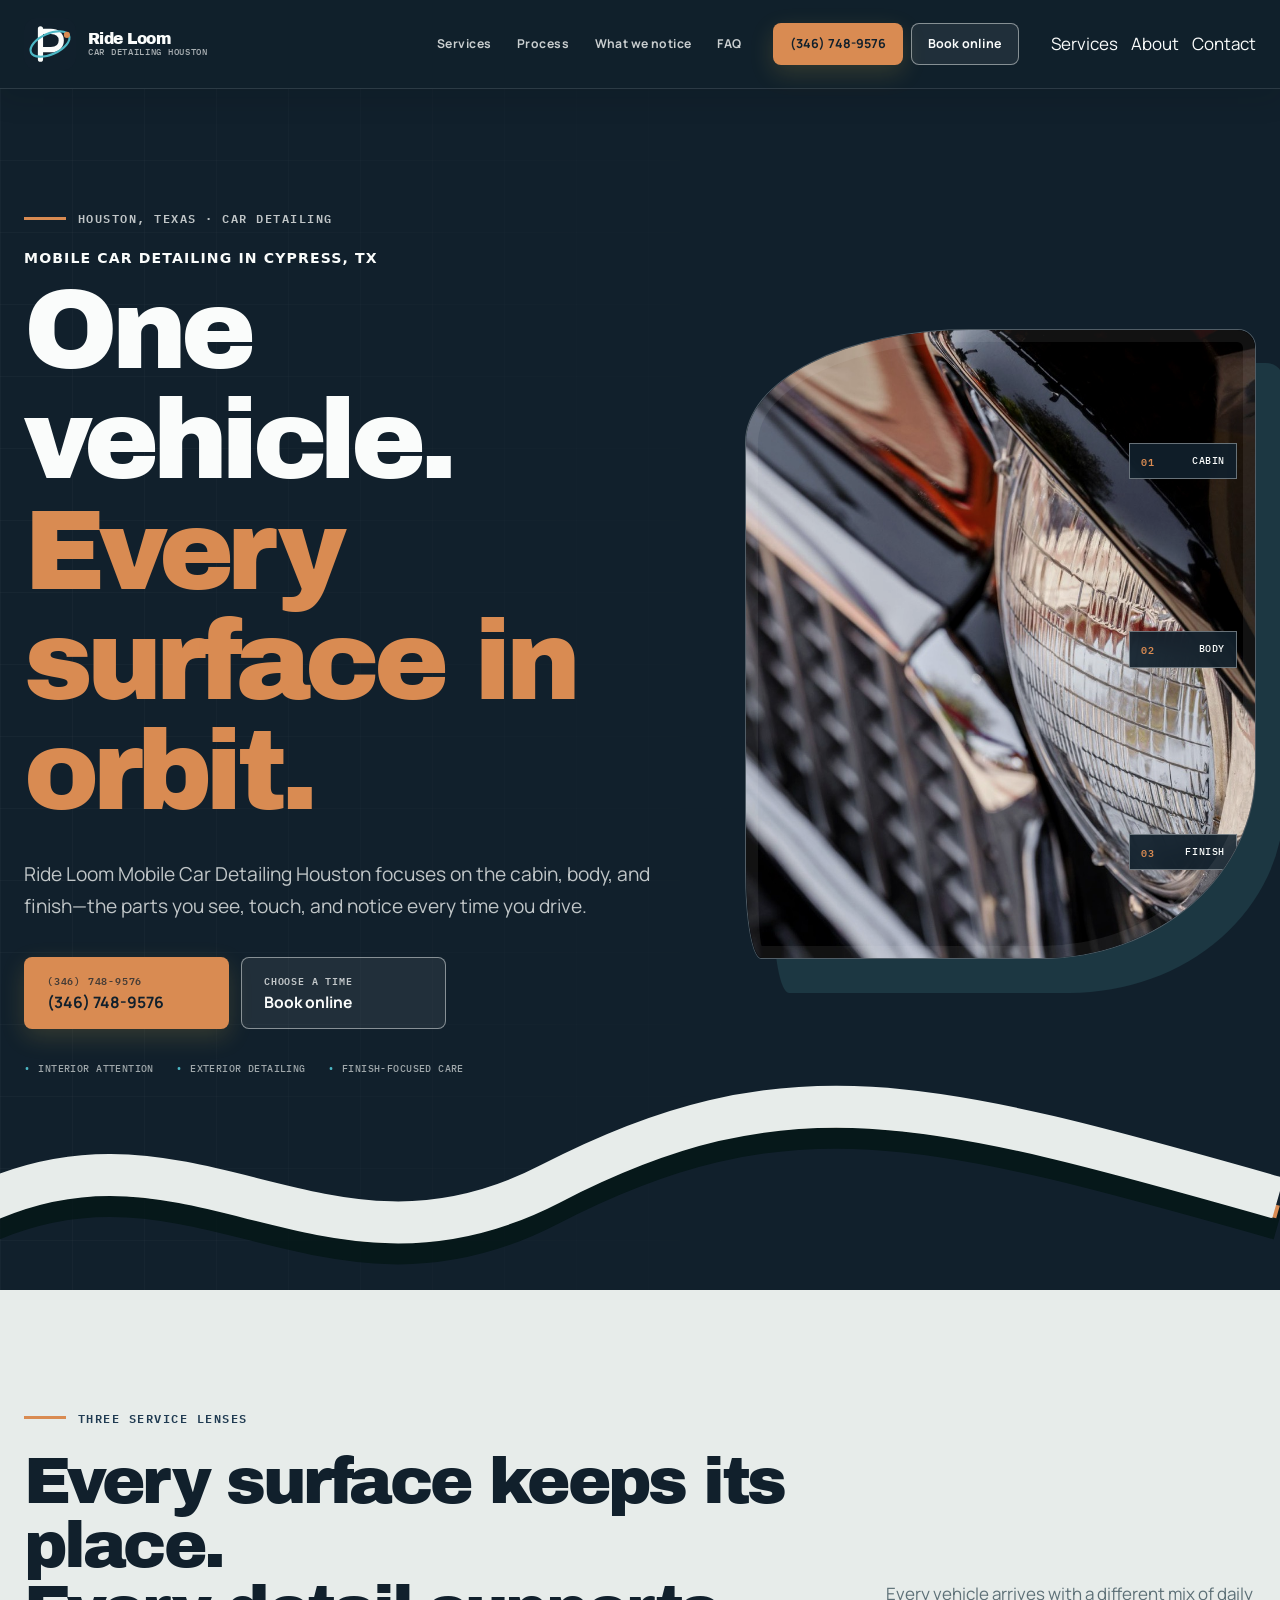
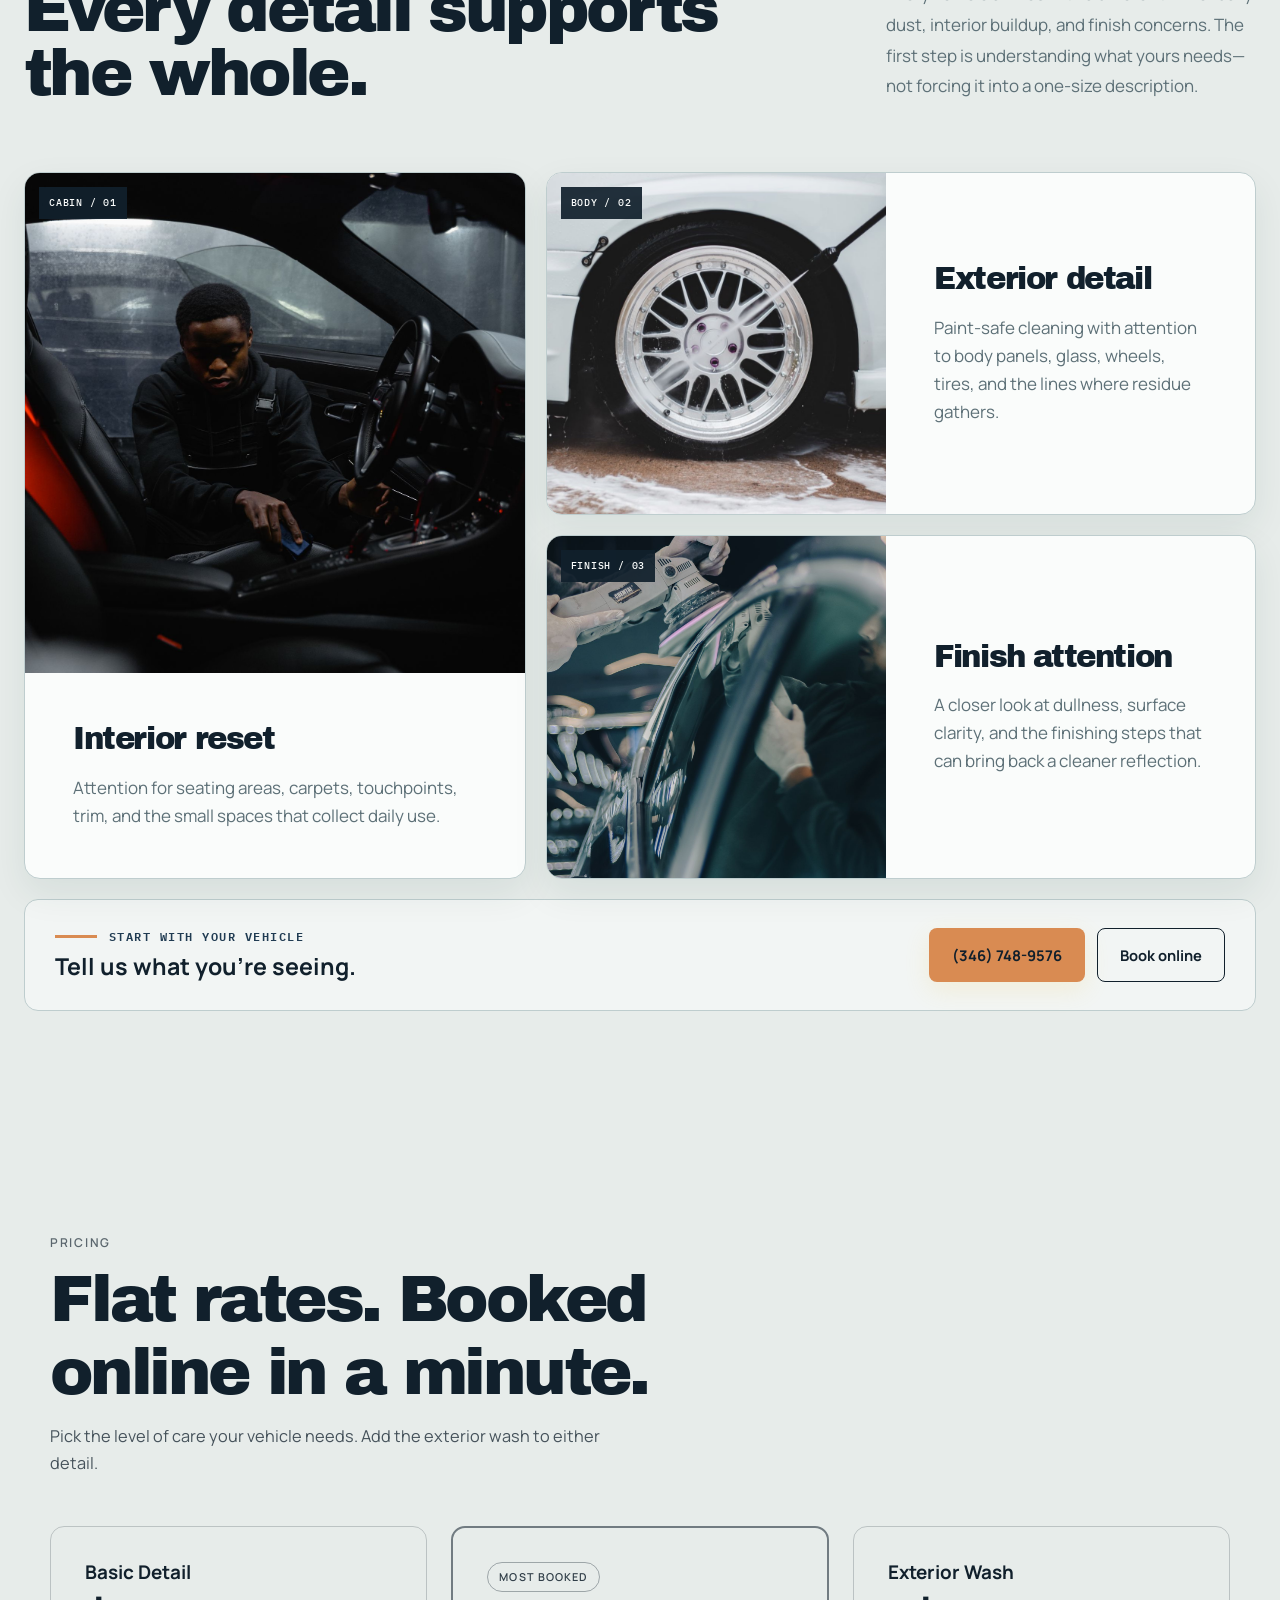
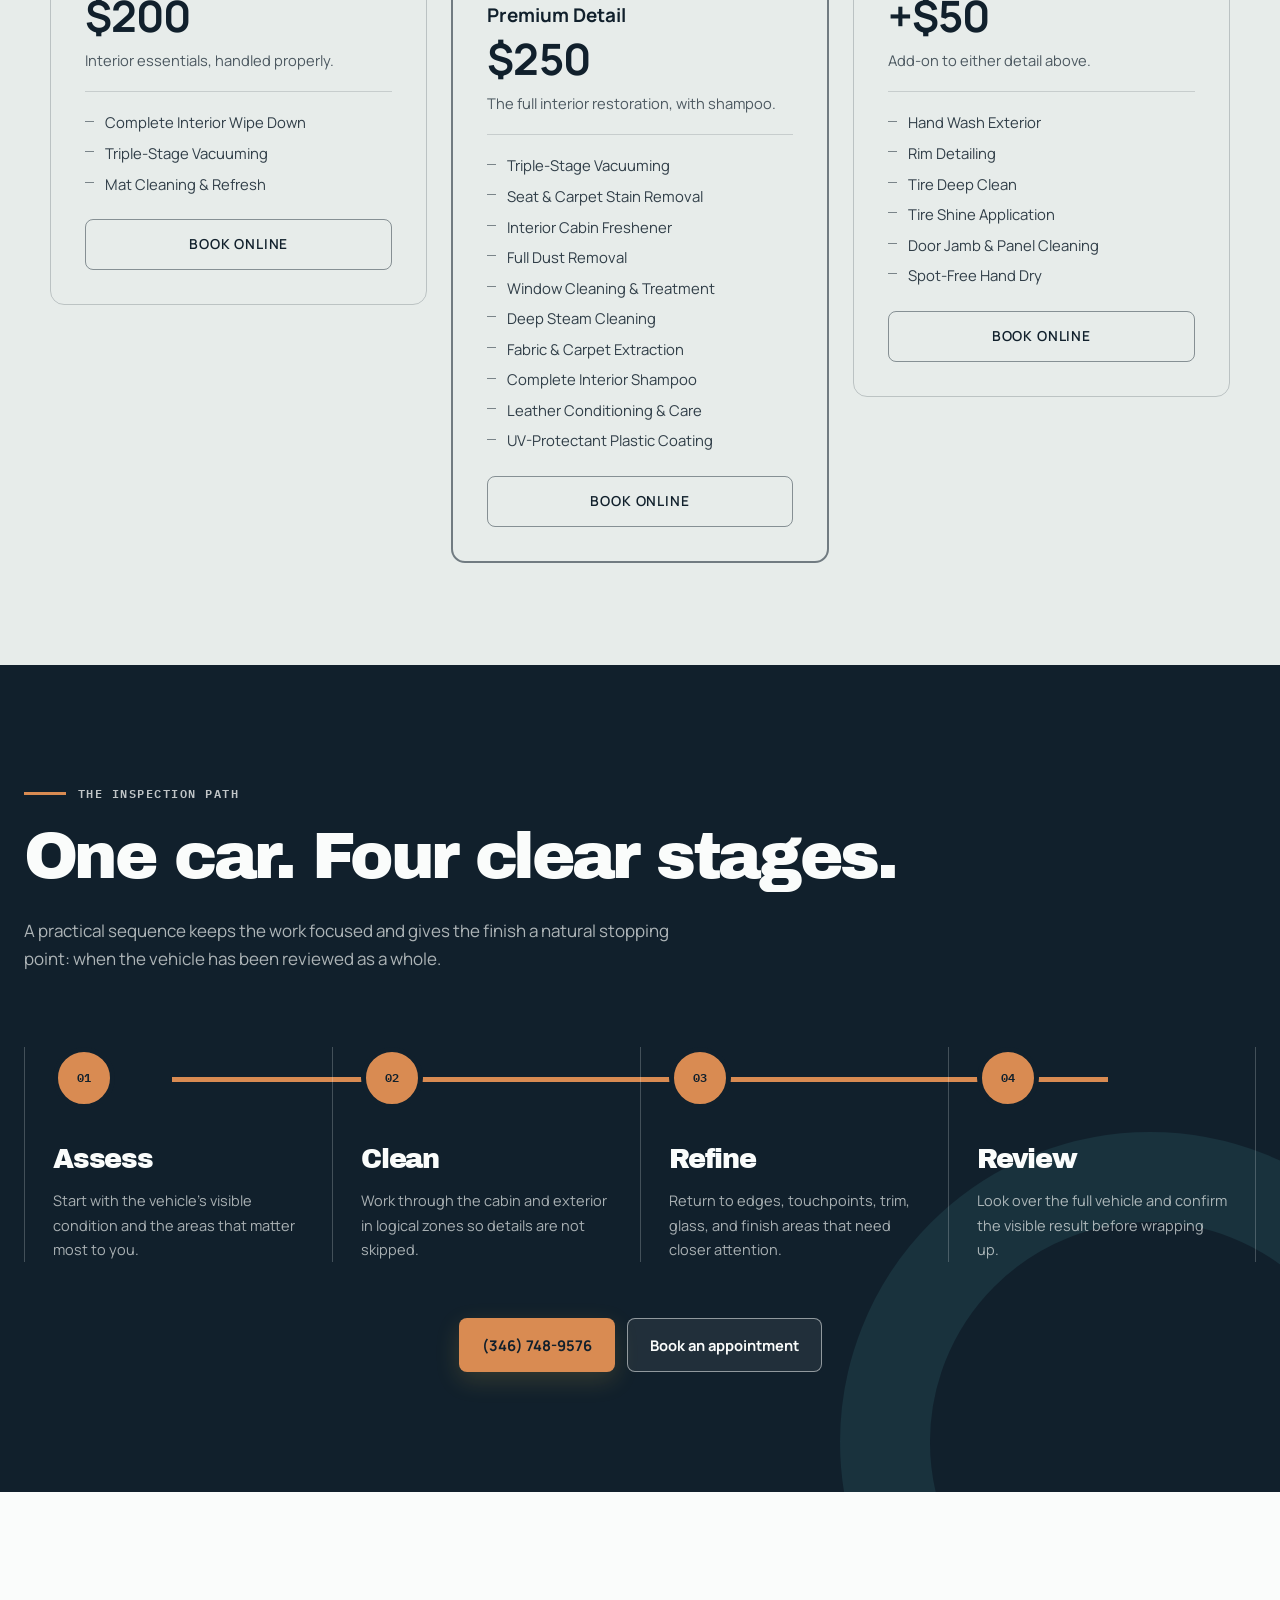
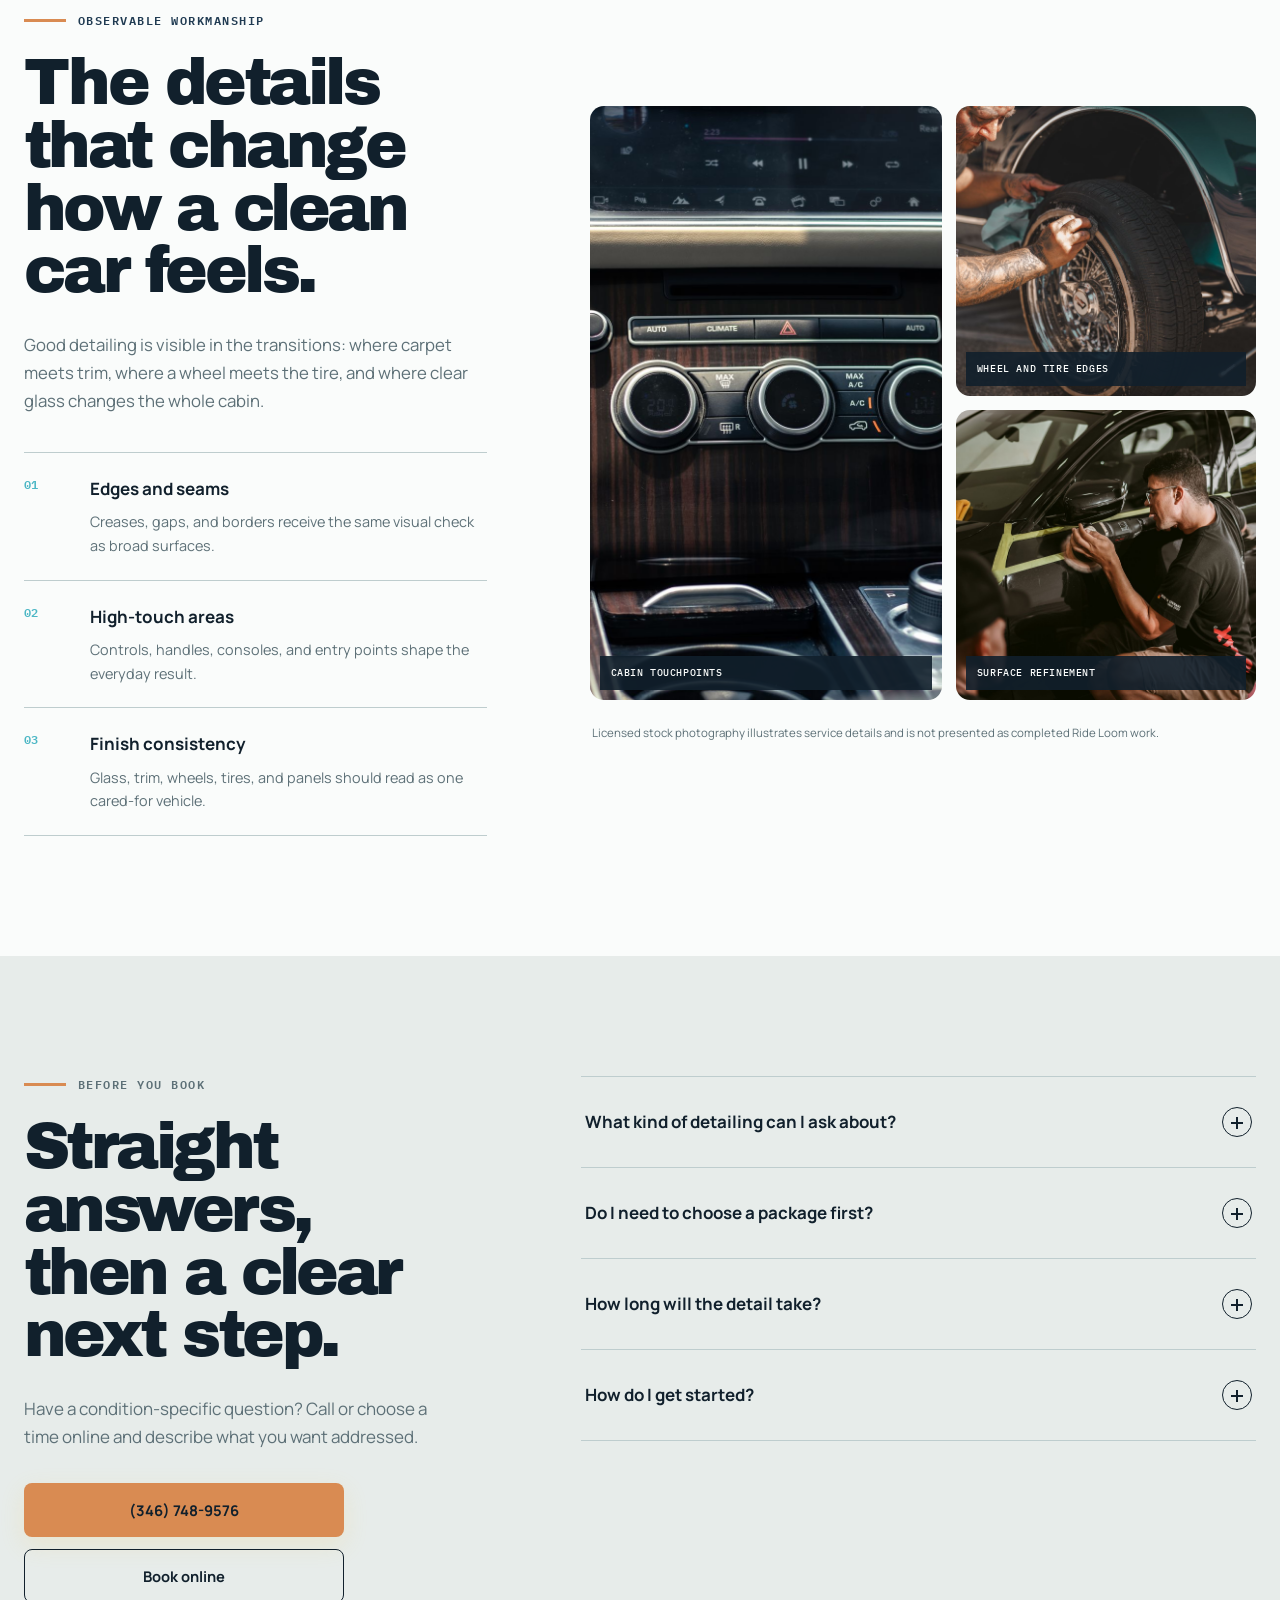
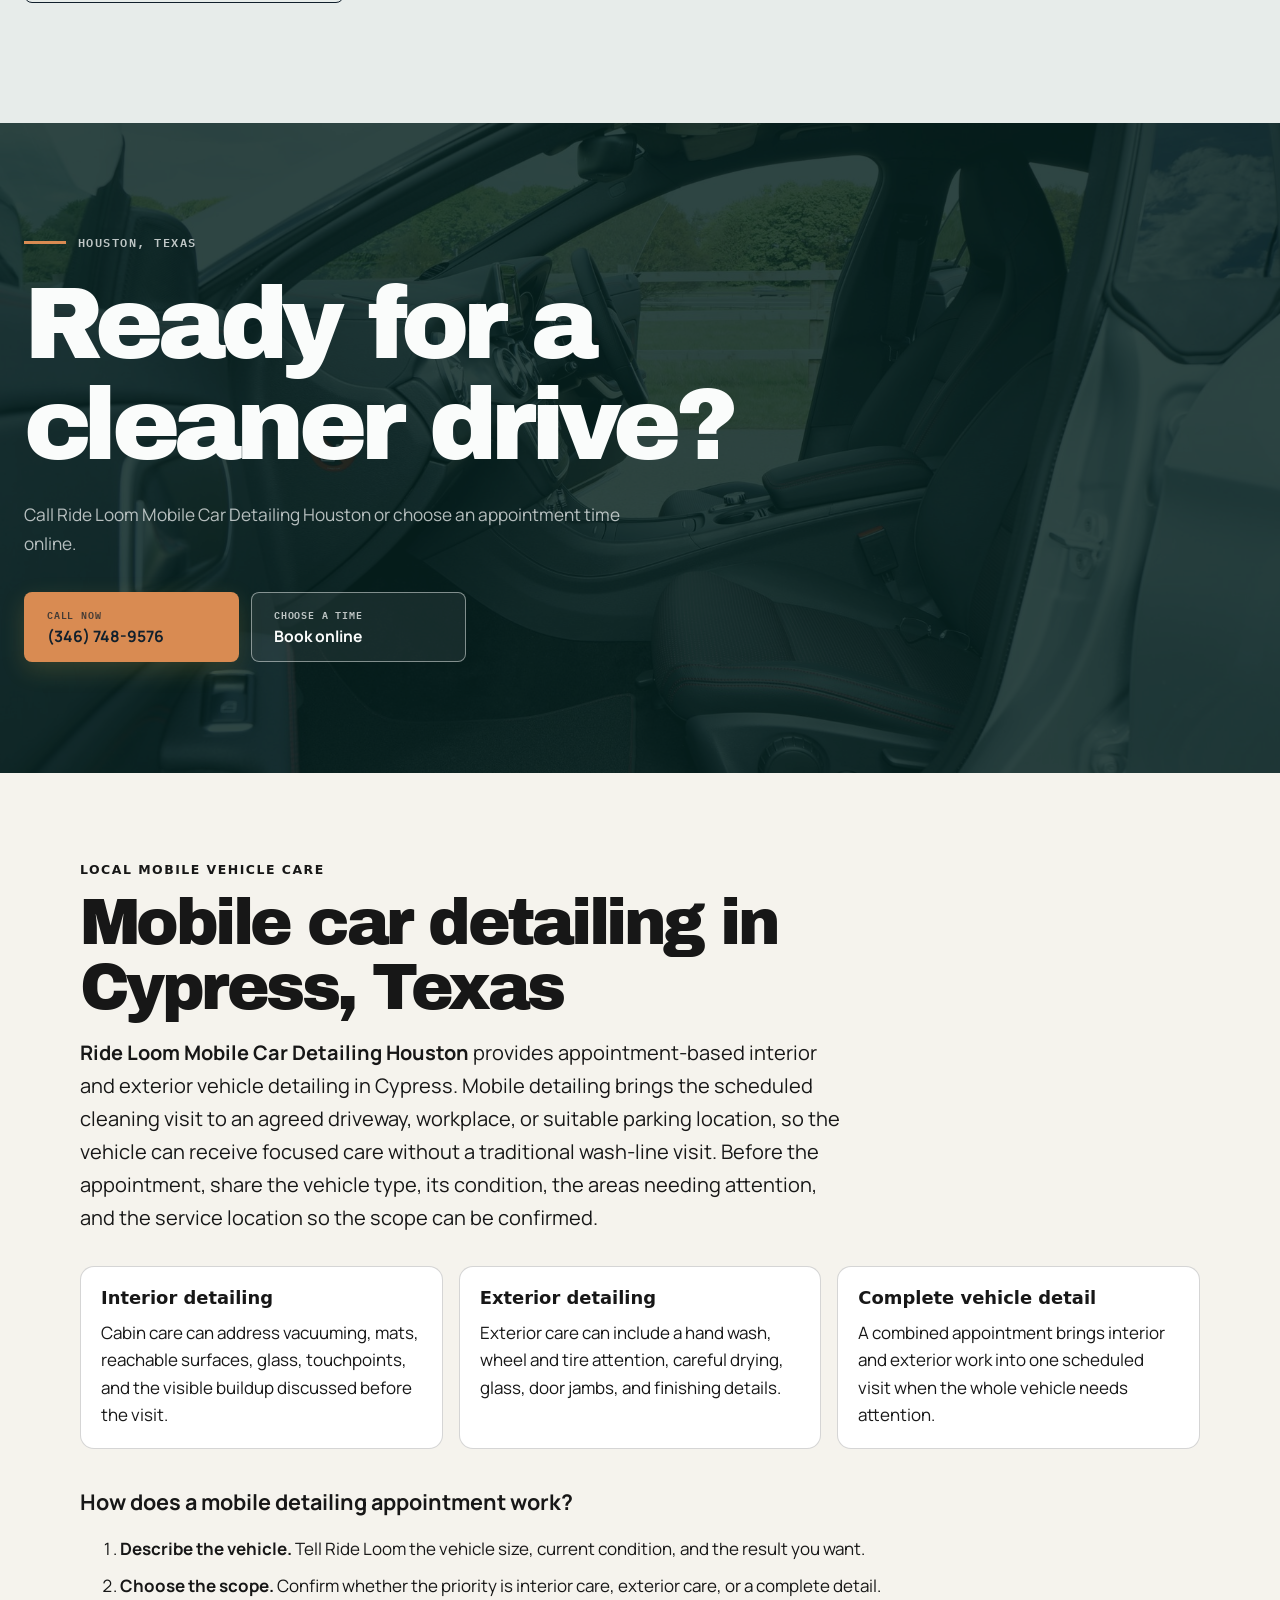
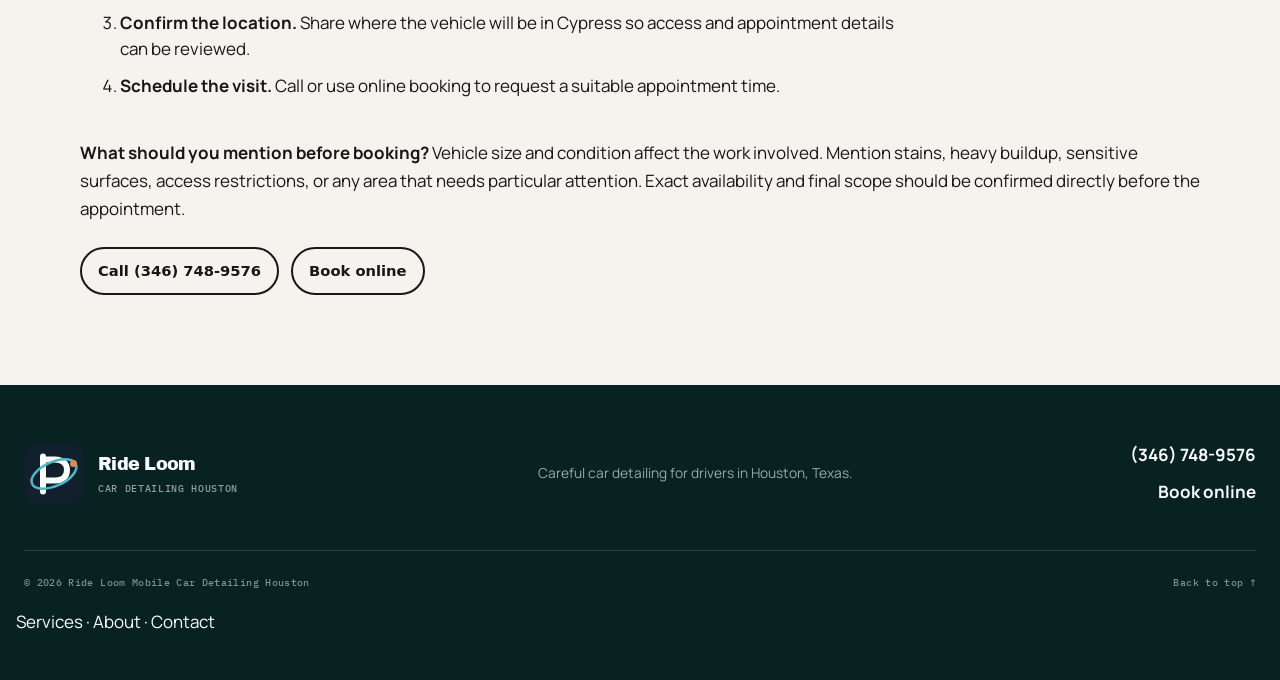
==== commit c841f32d: "Sync live site and add Cloudflare Workers deploy config Co-Authored-By: Claude Opus 5.5 <noreply@ant" ====
--- a/index.html
+++ b/index.html
@@ -3,90 +3,166 @@
   <head>
     <meta charset="utf-8">
     <meta name="viewport" content="width=device-width, initial-scale=1">
-    <title>Ride Loom Mobile Car Detailing Houston | Call or Book Online</title>
-    <meta name="description" content="Ride Loom Mobile Car Detailing Houston offers careful interior, exterior, and finish-focused car detailing in Houston, Texas. Call or book online.">
+    <title>Mobile Car Detailing in Cypress, TX | Ride Loom</title>
     <meta name="theme-color" content="#11202c">
-    <meta name="robots" content="index,follow,max-image-preview:large">
     <link rel="canonical" href="https://rideloom.shop/">
     <link rel="icon" href="assets/favicon.svg" type="image/svg+xml">
     <link rel="preload" href="assets/fonts/archivo-black.ttf" as="font" type="font/ttf" crossorigin>
     <link rel="preload" href="assets/hero-foam-car.jpg" as="image">
     <link rel="stylesheet" href="styles.css">
-    <meta property="og:type" content="website">
-    <meta property="og:title" content="Ride Loom Mobile Car Detailing Houston">
-    <meta property="og:description" content="Careful car detailing for the cabin, body, and finish. Call or book online in Houston, Texas.">
-    <meta property="og:url" content="https://rideloom.shop/">
-    <meta property="og:image" content="https://rideloom.shop/assets/hero-foam-car.jpg">
-    <meta property="og:locale" content="en_US">
-    <meta name="twitter:card" content="summary_large_image">
     <script type="application/ld+json">
-      {
-        "@context": "https://schema.org",
-        "@type": "LocalBusiness",
-        "name": "Ride Loom Mobile Car Detailing Houston",
-        "url": "https://rideloom.shop/",
-        "telephone": "+1 346-748-9576",
-        "address": {
-          "@type": "PostalAddress",
-          "streetAddress": "20915 Pricewood Manor Ct",
-          "addressLocality": "Cypress",
-          "addressRegion": "TX",
-          "postalCode": "77433",
-          "addressCountry": "US"
-        },
-        "description": "Careful interior, exterior, and finish-focused car detailing for drivers in Houston, Texas.",
-        "areaServed": {
-          "@type": "City",
-          "name": "Houston, Texas"
-        },
-        "knowsAbout": [
-          "Car detailing",
-          "Interior car detailing",
-          "Exterior car detailing",
-          "Vehicle finish care"
-        ],
-        "priceRange": "$200-$250",
-        "makesOffer": [
-          {
-            "@type": "Offer",
-            "name": "Basic Detail",
-            "price": "200",
-            "priceCurrency": "USD",
-            "availability": "https://schema.org/InStock",
-            "itemOffered": {
-              "@type": "Service",
-              "name": "Basic Detail",
-              "description": "Interior essentials: complete interior wipe down, triple-stage vacuuming, and mat cleaning and refresh."
-            }
-          },
-          {
-            "@type": "Offer",
-            "name": "Premium Detail",
-            "price": "250",
-            "priceCurrency": "USD",
-            "availability": "https://schema.org/InStock",
-            "itemOffered": {
-              "@type": "Service",
-              "name": "Premium Detail",
-              "description": "The full interior restoration, including complete interior shampoo, deep steam cleaning, fabric and carpet extraction, and leather conditioning."
-            }
-          },
-          {
-            "@type": "Offer",
-            "name": "Exterior Wash",
-            "price": "50",
-            "priceCurrency": "USD",
-            "availability": "https://schema.org/InStock",
-            "itemOffered": {
-              "@type": "Service",
-              "name": "Exterior Wash",
-              "description": "Add-on exterior wash: hand wash, rim detailing, tire deep clean and shine, door jamb cleaning, and spot-free hand dry."
-            }
-          }
-        ]
+{
+  "@context": "https://schema.org",
+  "@type": "AutomotiveBusiness",
+  "name": "Ride Loom Mobile Car Detailing Houston",
+  "url": "https://rideloom.shop/",
+  "telephone": "+1 346-748-9576",
+  "address": {
+    "@type": "PostalAddress",
+    "streetAddress": "20915 Pricewood Manor Ct",
+    "addressLocality": "Cypress",
+    "addressRegion": "TX",
+    "postalCode": "77433",
+    "addressCountry": "US"
+  },
+  "description": "Careful interior, exterior, and finish-focused car detailing for drivers in Houston, Texas.",
+  "areaServed": {
+    "@type": "City",
+    "name": "Cypress",
+    "containedInPlace": {
+      "@type": "State",
+      "name": "Texas"
+    }
+  },
+  "knowsAbout": [
+    "Car detailing",
+    "Interior car detailing",
+    "Exterior car detailing",
+    "Vehicle finish care"
+  ],
+  "priceRange": "$200-$250",
+  "makesOffer": [
+    {
+      "@type": "Offer",
+      "name": "Basic Detail",
+      "price": "200",
+      "priceCurrency": "USD",
+      "availability": "https://schema.org/InStock",
+      "itemOffered": {
+        "@type": "Service",
+        "name": "Basic Detail",
+        "description": "Interior essentials: complete interior wipe down, triple-stage vacuuming, and mat cleaning and refresh."
       }
+    },
+    {
+      "@type": "Offer",
+      "name": "Premium Detail",
+      "price": "250",
+      "priceCurrency": "USD",
+      "availability": "https://schema.org/InStock",
+      "itemOffered": {
+        "@type": "Service",
+        "name": "Premium Detail",
+        "description": "The full interior restoration, including complete interior shampoo, deep steam cleaning, fabric and carpet extraction, and leather conditioning."
+      }
+    },
+    {
+      "@type": "Offer",
+      "name": "Exterior Wash",
+      "price": "50",
+      "priceCurrency": "USD",
+      "availability": "https://schema.org/InStock",
+      "itemOffered": {
+        "@type": "Service",
+        "name": "Exterior Wash",
+        "description": "Add-on exterior wash: hand wash, rim detailing, tire deep clean and shine, door jamb cleaning, and spot-free hand dry."
+      }
+    }
+  ],
+  "@id": "https://rideloom.shop/#business",
+  "geo": {
+    "@type": "GeoCoordinates",
+    "latitude": 30.023302426817,
+    "longitude": -95.747661389775
+  },
+  "image": "https://rideloom.shop/assets/hero-foam-car.jpg",
+  "contactPoint": {
+    "@type": "ContactPoint",
+    "telephone": "+1 346-748-9576",
+    "contactType": "customer service",
+    "areaServed": "US-TX",
+    "availableLanguage": "English"
+  }
+}
     </script>
-  </head>
+<!-- SEO-GEO:START -->
+  <meta name="description" content="Mobile car detailing in Cypress, TX from Ride Loom, with interior cleaning, exterior hand washing, and complete details. Call or book online.">
+  <meta name="robots" content="index, follow, max-image-preview:large, max-snippet:-1, max-video-preview:-1">
+  <meta property="og:locale" content="en_US">
+  <meta property="og:type" content="website">
+  <meta property="og:site_name" content="Ride Loom">
+  <meta property="og:title" content="Mobile Car Detailing in Cypress, TX | Ride Loom">
+  <meta property="og:description" content="Mobile car detailing in Cypress, TX from Ride Loom, with interior cleaning, exterior hand washing, and complete details. Call or book online.">
+  <meta property="og:url" content="https://rideloom.shop/">
+  <meta property="og:image" content="https://rideloom.shop/assets/hero-foam-car.jpg">
+  <meta name="twitter:image" content="https://rideloom.shop/assets/hero-foam-car.jpg">
+  <meta name="twitter:card" content="summary_large_image">
+  <meta name="twitter:title" content="Mobile Car Detailing in Cypress, TX | Ride Loom">
+  <meta name="twitter:description" content="Mobile car detailing in Cypress, TX from Ride Loom, with interior cleaning, exterior hand washing, and complete details. Call or book online.">
+  <style id="seo-geo-styles">
+    .seo-local-intent { display:block; margin:0 0 .55rem; font:700 clamp(.78rem,1.1vw,.95rem)/1.2 system-ui,sans-serif; letter-spacing:.08em; text-transform:uppercase; }
+    .seo-geo-section { background:#f5f3ed; color:#171717; padding:clamp(3.5rem,7vw,6.5rem) clamp(1.25rem,5vw,5rem); }
+    .seo-geo-inner { width:min(1120px,100%); margin:0 auto; }
+    .seo-geo-kicker { margin:0 0 .75rem; font:700 .78rem/1.2 system-ui,sans-serif; letter-spacing:.12em; text-transform:uppercase; }
+    .seo-geo-section h2 { max-width:22ch; margin:0 0 1rem; color:inherit; font-size:clamp(2rem,5vw,4rem); line-height:1.02; }
+    .seo-geo-answer { max-width:760px; margin:0 0 2rem; font-size:clamp(1.05rem,2vw,1.25rem); line-height:1.65; }
+    .seo-geo-grid { display:grid; grid-template-columns:repeat(3,minmax(0,1fr)); gap:1rem; margin:2rem 0; }
+    .seo-geo-card { border:1px solid rgba(23,23,23,.18); border-radius:14px; padding:1.25rem; background:#fff; }
+    .seo-geo-card h3 { margin:0 0 .6rem; color:inherit; font:700 1.12rem/1.25 system-ui,sans-serif; }
+    .seo-geo-card p { margin:0; line-height:1.6; }
+    .seo-geo-steps { max-width:820px; margin:2.5rem 0; }
+    .seo-geo-steps li { margin:.65rem 0; line-height:1.55; }
+    .seo-geo-actions { display:flex; flex-wrap:wrap; gap:.75rem; margin-top:1.5rem; }
+    .seo-geo-action { display:inline-flex; align-items:center; min-height:48px; padding:.75rem 1rem; border:2px solid currentColor; border-radius:999px; color:inherit; font:700 .92rem/1 system-ui,sans-serif; text-decoration:none; }
+    @media (max-width:760px) { .seo-geo-grid { grid-template-columns:1fr; } }
+  </style>
+<!-- SEO-GEO:END -->
+  <script id="seo-geo-entity-schema" type="application/ld+json">
+{
+  "@context": "https://schema.org",
+  "@graph": [
+    {
+      "@type": "WebSite",
+      "@id": "https://rideloom.shop/#website",
+      "url": "https://rideloom.shop/",
+      "name": "Ride Loom Mobile Car Detailing Houston",
+      "inLanguage": "en-US",
+      "publisher": {
+        "@id": "https://rideloom.shop/#business"
+      }
+    },
+    {
+      "@type": "Service",
+      "@id": "https://rideloom.shop/#mobile-car-detailing",
+      "name": "Mobile Car Detailing in Cypress, Texas",
+      "serviceType": "Mobile car detailing",
+      "provider": {
+        "@id": "https://rideloom.shop/#business"
+      },
+      "areaServed": {
+        "@type": "City",
+        "name": "Cypress",
+        "containedInPlace": {
+          "@type": "State",
+          "name": "Texas"
+        }
+      },
+      "url": "https://rideloom.shop/#services"
+    }
+  ]
+}
+  </script>
+<style id="SEO-NEXT-NAV-CSS">.seo-next-nav{display:flex;gap:.8rem;flex-wrap:wrap}.seo-next-footer-nav{padding:1rem}.seo-next-footer-nav a{color:inherit}</style></head>
   <body>
     <a class="skip-link" href="#main-content">Skip to content</a>
 
@@ -116,7 +192,7 @@
             <a class="button button-call button-small" href="tel:+13467489576" aria-label="Call Ride Loom at (346) 748-9576">(346) 748-9576</a>
             <a class="button button-book button-small" href="https://cal.com/sumitdatta/auto-detail-service">Book online</a>
           </div>
-        </nav>
+        <!-- SEO-NEXT-NAV:START --><div class="seo-next-nav" aria-label="Expanded site pages"><a href="/services/">Services</a><a href="/about/">About</a><a href="/contact/">Contact</a></div><!-- SEO-NEXT-NAV:END --></nav>
       </div>
     </header>
 
@@ -125,7 +201,7 @@
         <div class="hero-grid shell">
           <div class="hero-copy">
             <p class="eyebrow light"><span></span> Houston, Texas · Car detailing</p>
-            <h1>One vehicle. <em>Every surface in orbit.</em></h1>
+            <h1><span class="seo-local-intent" data-seo-local-intent>Mobile Car Detailing in Cypress, TX</span>One vehicle. <em>Every surface in orbit.</em></h1>
             <p class="hero-lede">Ride Loom Mobile Car Detailing Houston focuses on the cabin, body, and finish—the parts you see, touch, and notice every time you drive.</p>
             <div class="action-pair hero-actions">
               <a class="button button-call" href="tel:+13467489576">
@@ -387,7 +463,47 @@
           </div>
         </div>
       </section>
-    </main>
+    <!-- SEO-GEO-LOCAL:START -->
+    <section class="seo-geo-section" id="local-detailing" aria-labelledby="local-detailing-title">
+      <div class="seo-geo-inner">
+        <p class="seo-geo-kicker">Local mobile vehicle care</p>
+        <h2 id="local-detailing-title">Mobile car detailing in Cypress, Texas</h2>
+        <p class="seo-geo-answer"><strong>Ride Loom Mobile Car Detailing Houston</strong> provides appointment-based interior and exterior vehicle detailing in Cypress. Mobile detailing brings the scheduled cleaning visit to an agreed driveway, workplace, or suitable parking location, so the vehicle can receive focused care without a traditional wash-line visit. Before the appointment, share the vehicle type, its condition, the areas needing attention, and the service location so the scope can be confirmed.</p>
+
+        <div class="seo-geo-grid" aria-label="Available detailing options">
+          <article class="seo-geo-card">
+            <h3>Interior detailing</h3>
+            <p>Cabin care can address vacuuming, mats, reachable surfaces, glass, touchpoints, and the visible buildup discussed before the visit.</p>
+          </article>
+          <article class="seo-geo-card">
+            <h3>Exterior detailing</h3>
+            <p>Exterior care can include a hand wash, wheel and tire attention, careful drying, glass, door jambs, and finishing details.</p>
+          </article>
+          <article class="seo-geo-card">
+            <h3>Complete vehicle detail</h3>
+            <p>A combined appointment brings interior and exterior work into one scheduled visit when the whole vehicle needs attention.</p>
+          </article>
+        </div>
+
+        <div class="seo-geo-steps">
+          <h3>How does a mobile detailing appointment work?</h3>
+          <ol>
+            <li><strong>Describe the vehicle.</strong> Tell Ride Loom the vehicle size, current condition, and the result you want.</li>
+            <li><strong>Choose the scope.</strong> Confirm whether the priority is interior care, exterior care, or a complete detail.</li>
+            <li><strong>Confirm the location.</strong> Share where the vehicle will be in Cypress so access and appointment details can be reviewed.</li>
+            <li><strong>Schedule the visit.</strong> Call or use online booking to request a suitable appointment time.</li>
+          </ol>
+        </div>
+
+        <p><strong>What should you mention before booking?</strong> Vehicle size and condition affect the work involved. Mention stains, heavy buildup, sensitive surfaces, access restrictions, or any area that needs particular attention. Exact availability and final scope should be confirmed directly before the appointment.</p>
+        <div class="seo-geo-actions">
+          <a class="seo-geo-action" href="tel:+13467489576">Call (346) 748-9576</a>
+          <a class="seo-geo-action" href="https://cal.com/sumitdatta/auto-detail-service" target="_blank" rel="noopener">Book online</a>
+        </div>
+      </div>
+    </section>
+<!-- SEO-GEO-LOCAL:END -->
+  </main>
 
     <footer class="site-footer">
       <div class="shell footer-grid">
@@ -405,7 +521,7 @@
         <span>© <span data-year>2026</span> Ride Loom Mobile Car Detailing Houston</span>
         <a href="#top">Back to top ↑</a>
       </div>
-    </footer>
+    <!-- SEO-NEXT-NAV:START --><nav class="seo-next-footer-nav" aria-label="Expanded footer navigation"><a href="/services/">Services</a> · <a href="/about/">About</a> · <a href="/contact/">Contact</a></nav><!-- SEO-NEXT-NAV:END --></footer>
 
     <div class="mobile-sticky" aria-label="Contact options">
       <a class="sticky-call" href="tel:+13467489576"><span>Call</span><strong>(346) 748-9576</strong></a>
